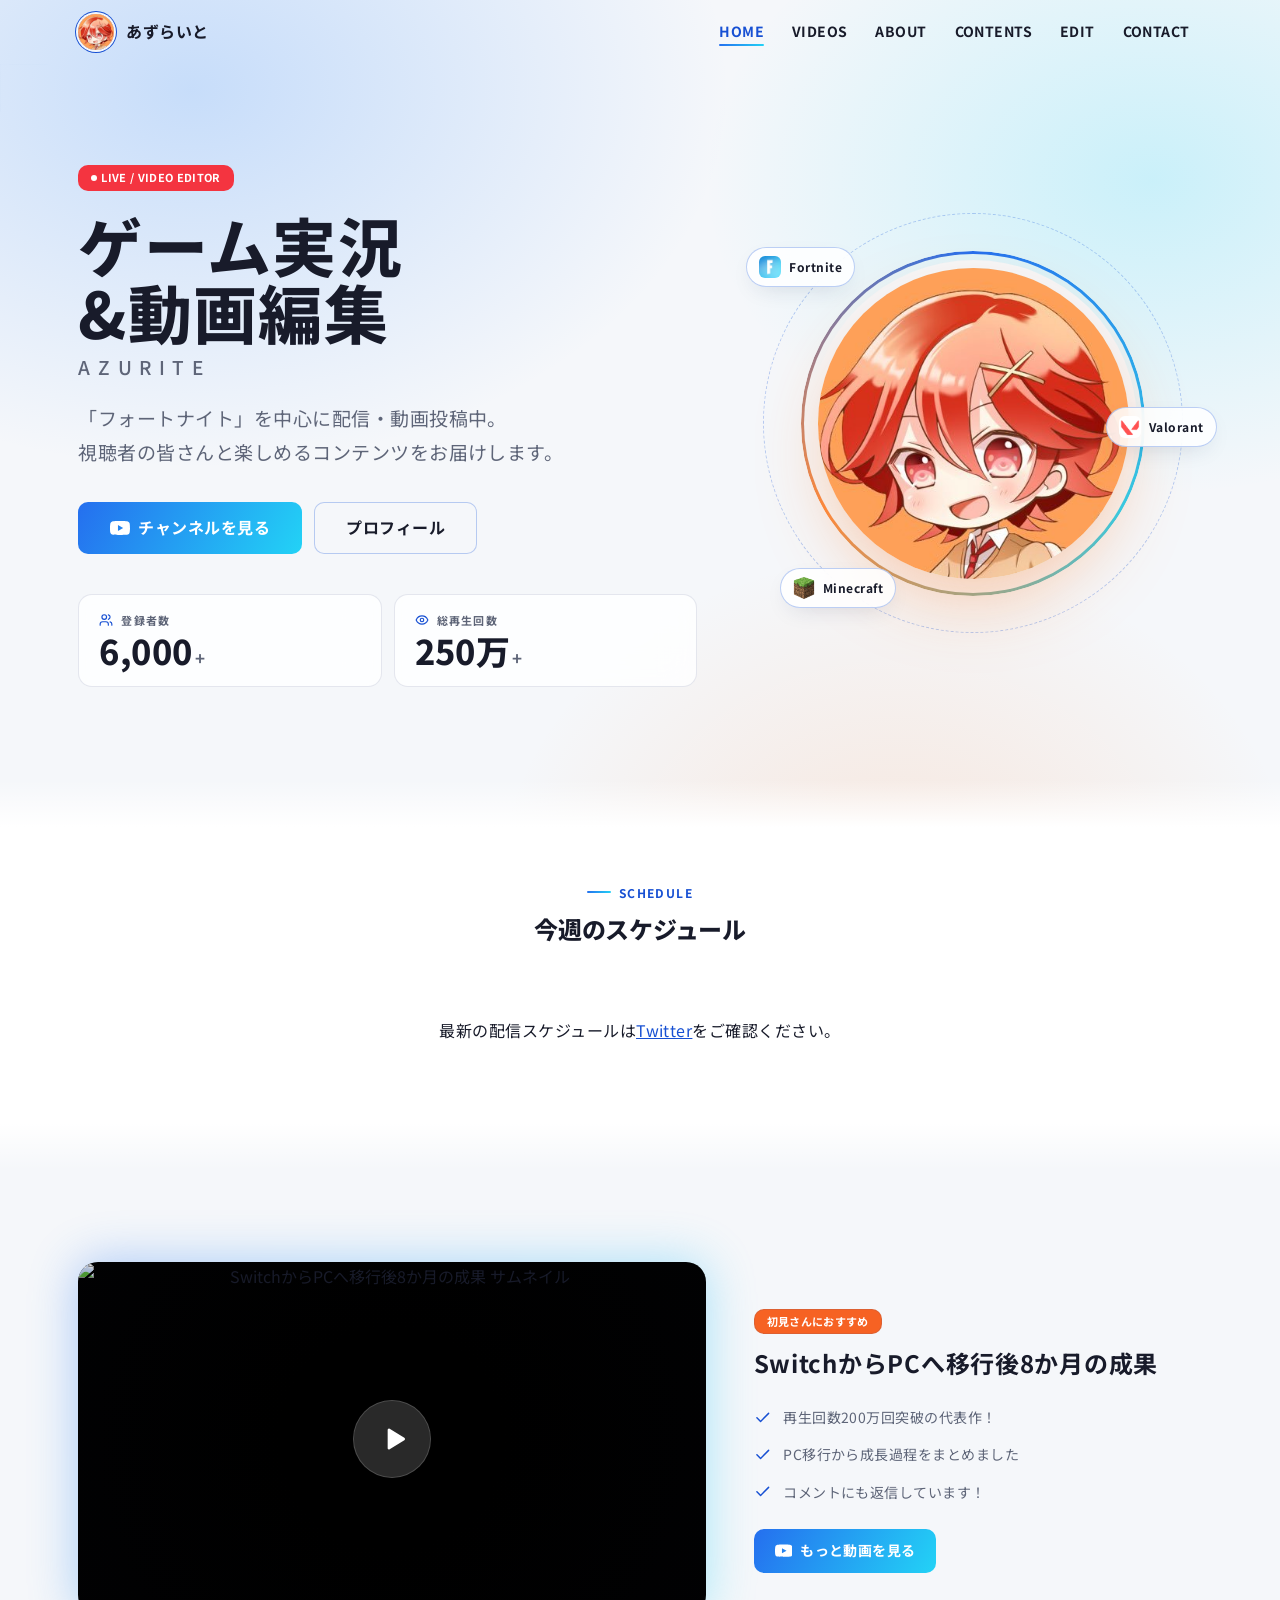
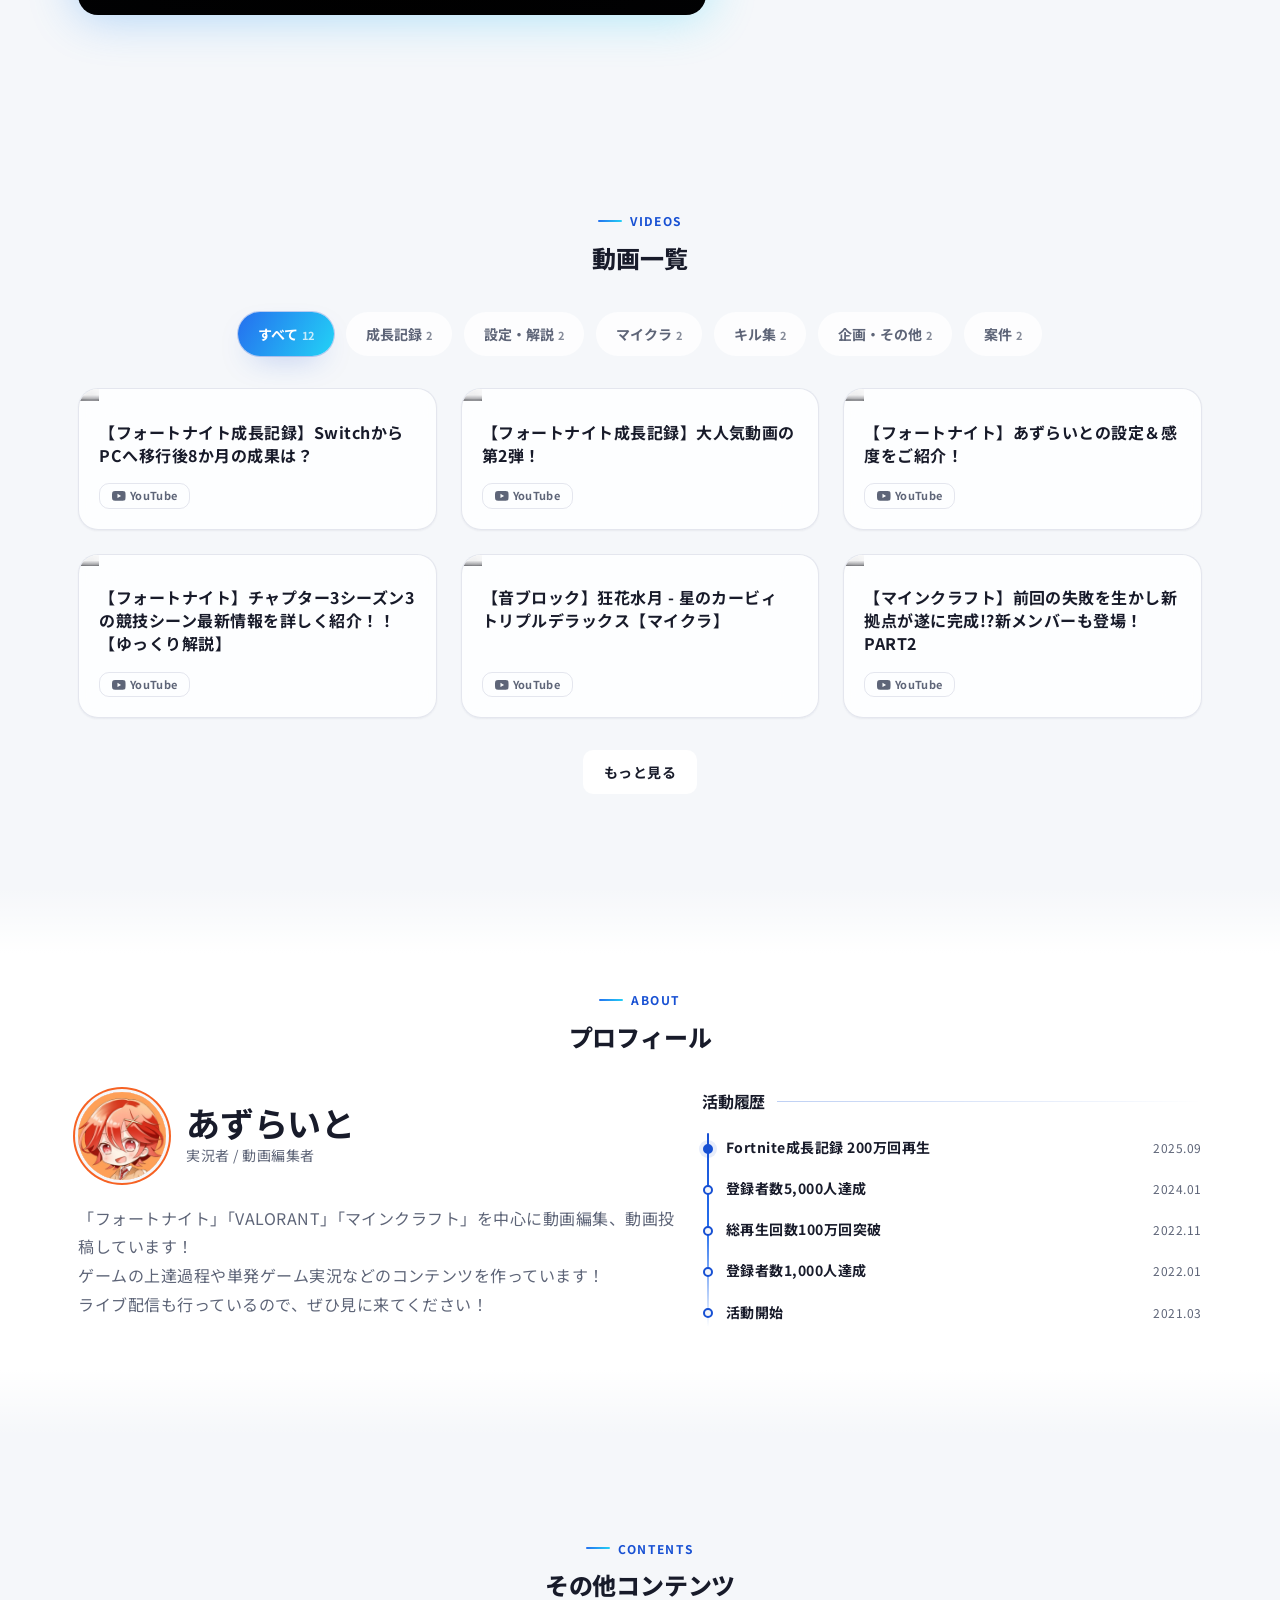
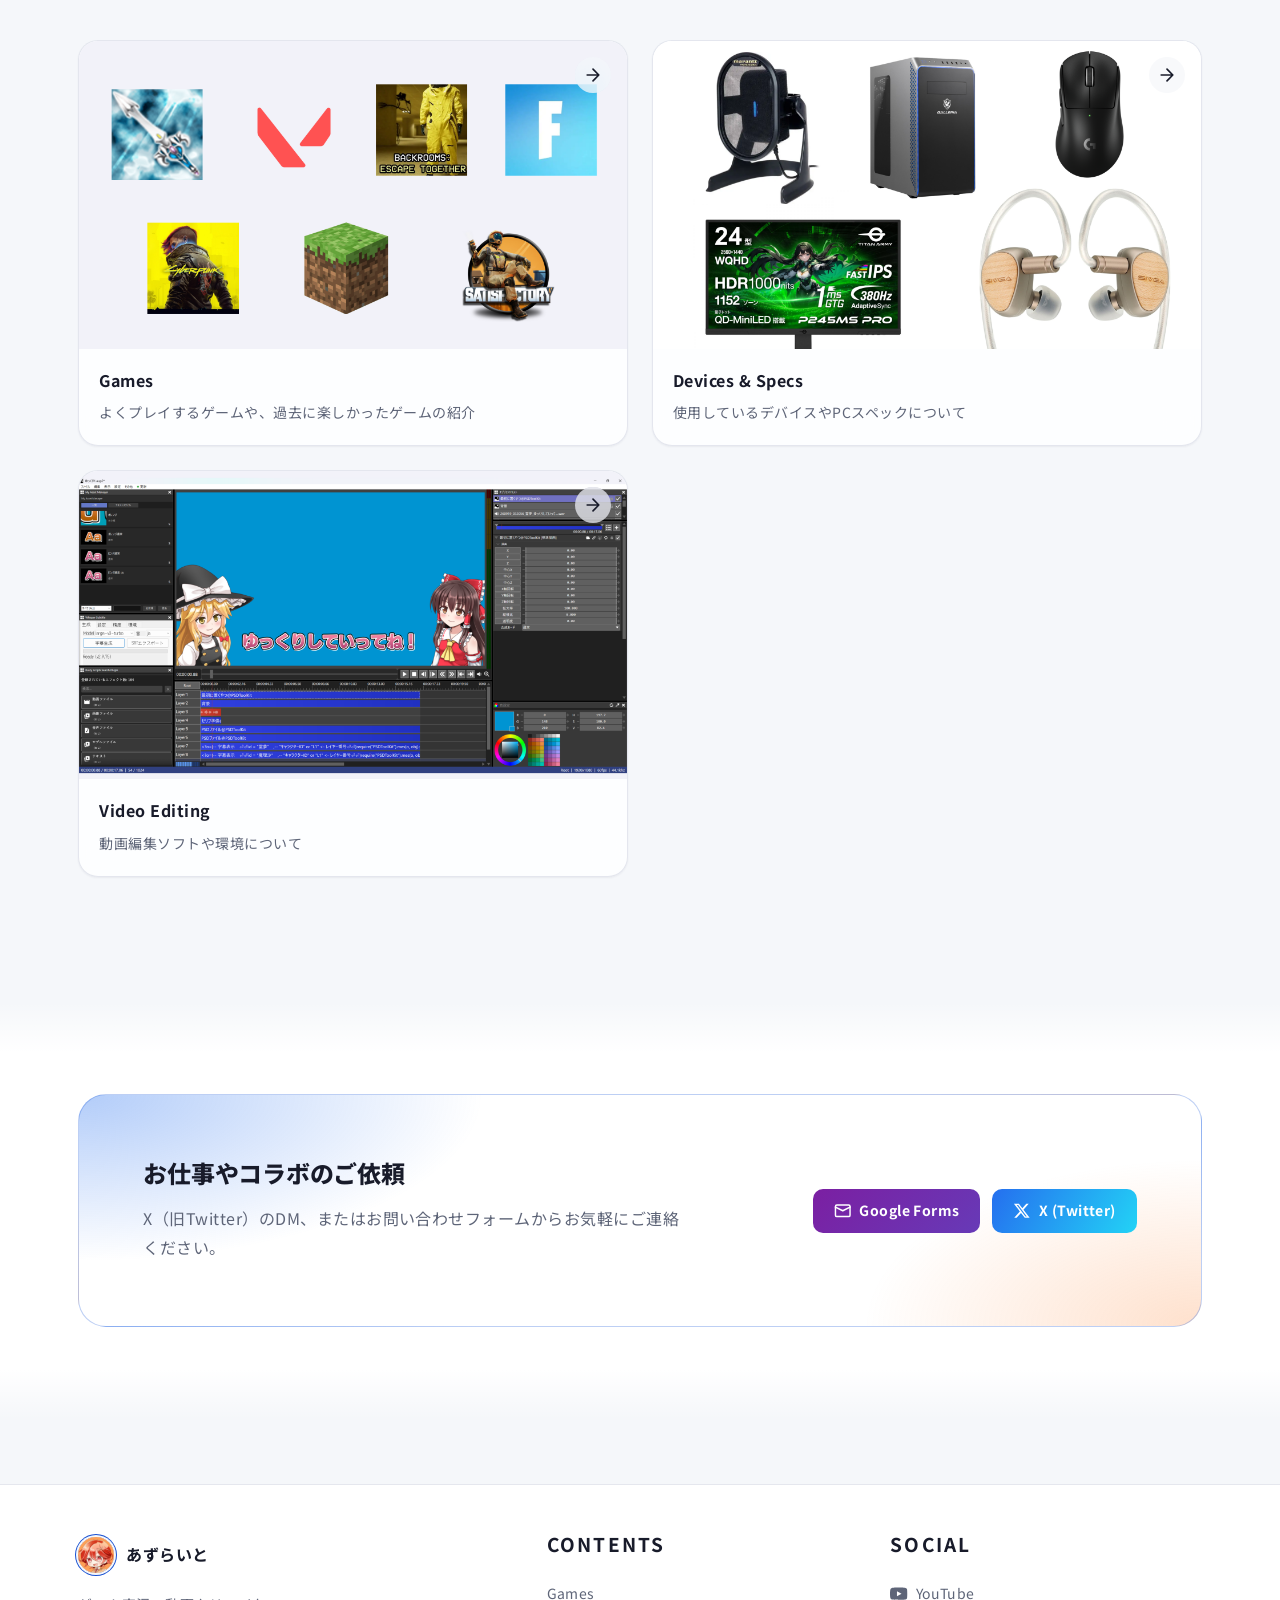
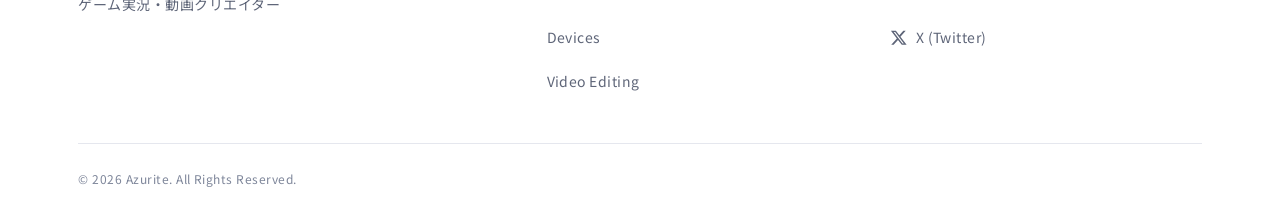
==== index.html @ 712127de "Update layout, modify navigation to use Contents, add Google Forms links and button styling" ====
<!DOCTYPE html>
<html lang="ja">

<head>
  <meta charset="utf-8">
  <meta name="viewport" content="width=device-width,initial-scale=1">
  <meta property="og:type" content="website">
  <meta property="og:title" content="あずらいと / Azurite">
  <meta property="og:description" content="ゲーム実況者「あずらいと」の公式サイト。フォートナイトを中心に動画投稿・配信中！">
  <meta property="og:image" content="img/GCw48R-m_400x400.jpg">
  <meta name="description" content="ゲーム実況者「あずらいと」の公式サイト。フォートナイトを中心に動画投稿・配信中！">
  <title>あずらいと / Azurite - Official Website</title>

  <link rel="preconnect" href="https://fonts.googleapis.com">
  <link rel="preconnect" href="https://fonts.gstatic.com" crossorigin>
  <link
    href="https://fonts.googleapis.com/css2?family=Inter:wght@400;500;700;900&family=Noto+Sans+JP:wght@400;500;700;900&display=swap"
    rel="stylesheet">

  <!-- CSSアーキテクチャ -->
  <link rel="stylesheet" href="css/ress.css">
  <link rel="stylesheet" href="css/tokens.css">
  <link rel="stylesheet" href="css/base.css">
  <link rel="stylesheet" href="css/components.css">
  <link rel="stylesheet" href="css/pages.css">
  <link rel="shortcut icon" href="img/favicon.ico">
</head>

<body>
  <!-- Header -->
  <header class="site-header">
    <div class="container site-header__inner">
      <a href="#" class="site-logo">
        <img src="img/GCw48R-m_400x400.jpg" alt="" class="site-logo__img" width="36" height="36" loading="lazy">
        <span class="site-logo__text">あずらいと</span>
      </a>
      <div class="header-actions">
        <button type="button" class="icon-btn nav-toggle" aria-expanded="false" aria-controls="site-nav"
          aria-label="メニューを開く">
          <svg class="icon icon-menu" aria-hidden="true">
            <use href="#i-menu"></use>
          </svg>
          <svg class="icon icon-close" aria-hidden="true">
            <use href="#i-close"></use>
          </svg>
        </button>
      </div>
      <nav id="site-nav" class="site-nav">
        <ul class="site-nav__list">
          <li><a href="#" class="site-nav__link" aria-current="page">HOME<small>ホーム</small></a></li>
          <li><a href="#videos" class="site-nav__link">VIDEOS<small>動画一覧</small></a></li>
          <li><a href="#about" class="site-nav__link">ABOUT<small>プロフィール</small></a></li>
          <li><a href="#contents" class="site-nav__link">CONTENTS<small>その他コンテンツ</small></a></li>
          <li><a href="videoedit.html" class="site-nav__link">EDIT<small>動画編集</small></a></li>
          <li><a href="#contact" class="site-nav__link">CONTACT<small>お仕事・コラボ</small></a></li>
        </ul>
      </nav>
    </div>
  </header>

  <main>
    <!-- Hero -->
    <section class="hero">
      <div class="container hero__inner">
        <div class="hero__content reveal">
          <div class="hero__status">
            <span class="badge badge--live">LIVE / VIDEO EDITOR</span>
          </div>
          <h1 class="hero__title" style="word-break: keep-all; overflow-wrap: anywhere;">
            ゲーム実況<br>
            &動画編集<span class="hero__title-en">AZURITE</span>
          </h1>
          <p class="hero__tagline">
            「フォートナイト」を中心に配信・動画投稿中。<br>
            視聴者の皆さんと楽しめるコンテンツをお届けします。
          </p>
          <div class="hero__actions">
            <a href="https://www.youtube.com/@AzuriteGG" target="_blank" rel="noopener"
              class="btn btn--primary btn--lg">
              <svg class="icon" aria-hidden="true">
                <use href="#i-youtube"></use>
              </svg>チャンネルを見る
            </a>
            <a href="#about" class="btn btn--ghost btn--lg">プロフィール</a>
          </div>
          <div class="hero__stats stat-list">
            <div class="stat">
              <span class="stat__label"><svg class="icon" aria-hidden="true">
                  <use href="#i-users"></use>
                </svg>登録者数</span>
              <p class="stat__value">6,000<small>+</small></p>
            </div>
            <div class="stat">
              <span class="stat__label"><svg class="icon" aria-hidden="true">
                  <use href="#i-eye"></use>
                </svg>総再生回数</span>
              <p class="stat__value">250万<small>+</small></p>
            </div>
          </div>
        </div>

        <div class="hero__visual reveal">
          <div class="hero__ring"></div>
          <div class="hero__ring hero__ring--inner"></div>
          <img src="img/GCw48R-m_400x400.jpg" alt="あずらいと" class="hero__avatar" fetchpriority="high">

          <div class="hero__float hero__float--1">
            <img src="img/fn.webp" alt=""> Fortnite
          </div>
          <div class="hero__float hero__float--2">
            <img src="img/Valorant-Logo-PNG-Photo.png" alt=""> Valorant
          </div>
          <div class="hero__float hero__float--3">
            <img src="img/minecraft.png" alt=""> Minecraft
          </div>
        </div>
      </div>
    </section>

    <!-- Schedule -->
    <section id="schedule-section" class="section section--alt">
      <div class="container">
        <div class="section-head reveal">
          <span class="eyebrow">Schedule</span>
          <h2 class="section-title" style="font-size: var(--fs-xl);">今週のスケジュール</h2>
          <p class="section-lead" id="schedule-note">今週の配信予定です（変更になる場合があります！）</p>
        </div>
        <ul id="schedule" class="schedule reveal">
          <!-- js/script.js がここを埋めまぁE-->
        </ul>
      </div>
    </section>

    <!-- Pinned Video -->
    <section id="videos" class="section">
      <div class="container">
        <div class="pinned reveal">
          <div class="pinned__player">
            <button class="embed-lite" type="button" data-video-id="mC4cfe-H-co"
              data-video-title="【フォートナイト成長記録】SwitchからPCへ移行後8か月の成果は？" aria-label="動画を再生：SwitchからPCへ移行後8か月の成果">
              <img src="https://i.ytimg.com/vi/mC4cfe-H-co/maxresdefault.jpg" alt="SwitchからPCへ移行後8か月の成果 サムネイル"
                loading="lazy">
              <span class="play-icon">
                <svg class="icon" aria-hidden="true">
                  <use href="#i-play"></use>
                </svg>
              </span>
            </button>
          </div>
          <div class="pinned__content">
            <span class="badge badge--accent">初見さんにおすすめ</span>
            <h3 class="pinned__title">SwitchからPCへ移行後8か月の成果</h3>
            <ul class="pinned__points">
              <li>
                <svg class="icon" aria-hidden="true">
                  <use href="#i-check"></use>
                </svg>
                再生回数200万回突破の代表作！
              </li>
              <li>
                <svg class="icon" aria-hidden="true">
                  <use href="#i-check"></use>
                </svg>
                PC移行から成長過程をまとめました
              </li>
              <li>
                <svg class="icon" aria-hidden="true">
                  <use href="#i-check"></use>
                </svg>
                コメントにも返信しています！
              </li>
            </ul>
            <a href="https://www.youtube.com/@AzuriteGG/videos" target="_blank" rel="noopener noreferrer"
              class="btn btn--primary">
              <svg class="icon" aria-hidden="true">
                <use href="#i-youtube"></use>
              </svg>
              もっと動画を見る
            </a>
          </div>
        </div>
      </div>
    </section>

    <!-- Popular Videos Tabs -->
    <section class="section">
      <div class="container">
        <div class="section-head reveal">
          <span class="eyebrow">Videos</span>
          <h2 class="section-title" style="font-size: var(--fs-xl);">動画一覧</h2>
        </div>
        <div id="video-tabs" class="reveal">
          <!-- js/script.js がタブを生成しました-->
        </div>
      </div>
    </section>

    <!-- About -->
    <section id="about" class="section section--alt">
      <div class="container container--narrow">
        <div class="section-head reveal">
          <span class="eyebrow">About</span>
          <h2 class="section-title" style="font-size: var(--fs-xl);">プロフィール</h2>
        </div>
        <div class="profile reveal">
          <div class="profile__info">
            <div class="profile__intro">
              <img src="img/GCw48R-m_400x400.jpg" alt="" class="profile__avatar" loading="lazy">
              <div>
                <h3 class="profile__name">あずらいと</h3>
                <p class="profile__role">実況者 / 動画編集者</p>
              </div>
            </div>
            <p class="profile__bio">
              「フォートナイト」「VALORANT」「マインクラフト」を中心に動画編集、動画投稿しています！<br>
              ゲームの上達過程や単発ゲーム実況などのコンテンツを作っています！<br>
              ライブ配信も行っているので、ぜひ見に来てください！</p>
          </div>
          <div class="profile__history">
            <h4 class="group__title" style="font-size: var(--fs-md); margin-bottom: var(--space-4);">活動履歴</h4>
            <ul class="timeline">
              <li class="timeline__item"><span class="timeline__text">Fortnite成長記録 200万回再生</span><span
                  class="timeline__date">2025.09</span></li>
              <li class="timeline__item"><span class="timeline__text">登録者数5,000人達成</span><span
                  class="timeline__date">2024.01</span></li>
              <li class="timeline__item"><span class="timeline__text">総再生回数100万回突破</span><span
                  class="timeline__date">2022.11</span></li>
              <li class="timeline__item"><span class="timeline__text">登録者数1,000人達成</span><span
                  class="timeline__date">2022.01</span></li>
              <li class="timeline__item"><span class="timeline__text">活動開始</span><span
                  class="timeline__date">2021.03</span></li>
            </ul>
          </div>
        </div>
      </div>
    </section>

    <!-- Contents Links -->
    <section id="contents" class="section">
      <div class="container">
        <div class="section-head reveal">
          <span class="eyebrow">Contents</span>
          <h2 class="section-title" style="font-size: var(--fs-xl);">その他コンテンツ</h2>
        </div>
        <div class="grid grid--2 contents-grid reveal">
          <a href="games.html" class="card card--link">
            <div class="card__media">
              <img src="img\タイトルなし.png" alt="プレイ中のゲーム" loading="lazy">
            </div>
            <div class="card__body">
              <h3 class="card__title">Games</h3>
              <p class="card__text">よくプレイするゲームや、過去に楽しかったゲームの紹介</p>
              <span class="card__arrow"><svg class="icon" aria-hidden="true">
                  <use href="#i-arrow-right"></use>
                </svg></span>
            </div>
          </a>
          <a href="devices.html" class="card card--link">
            <div class="card__media">
              <img src="img/デバイス.png" alt="使用デバイス" loading="lazy">
            </div>
            <div class="card__body">
              <h3 class="card__title">Devices & Specs</h3>
              <p class="card__text">使用しているデバイスやPCスペックについて</p>
              <span class="card__arrow"><svg class="icon" aria-hidden="true">
                  <use href="#i-arrow-right"></use>
                </svg></span>
            </div>
          </a>
          <a href="videoedit.html" class="card card--link">
            <div class="card__media">
              <img src="img/スクリーンショット 2026-09-21 040148.png" alt="動画編集" loading="lazy">
            </div>
            <div class="card__body">
              <h3 class="card__title">Video Editing</h3>
              <p class="card__text">動画編集ソフトや環境について</p>
              <span class="card__arrow"><svg class="icon" aria-hidden="true">
                  <use href="#i-arrow-right"></use>
                </svg></span>
            </div>
          </a>
        </div>
        <div class="center-actions reveal" style="margin-top: var(--space-8);">
          <button type="button" class="btn btn--ghost" id="btn-more-contents">もっと見る</button>
        </div>
      </div>
    </section>

    <!-- Contact CTA -->
    <section id="contact" class="section section--alt">
      <div class="container container--narrow">
        <div class="cta-panel reveal">
          <div>
            <h2 class="section-title" style="font-size: var(--fs-xl);">お仕事やコラボのご依頼</h2>
            <p class="section-lead">X（旧Twitter）のDM、またはお問い合わせフォームからお気軽にご連絡ください。</p>
          </div>
          <div class="cta-panel__actions">
            <a href="https://docs.google.com/forms/d/e/1FAIpQLScOU0shVfDHxasaDjSHUYt-aoALHnHyKoZicqXyLUZ4l_MkOg/viewform?usp=publish-editor"
              target="_blank" rel="noopener" class="btn btn--forms">
              <svg class="icon" aria-hidden="true">
                <use href="#i-mail"></use>
                <!-- icon is optional, fallback to just text if not found, or maybe just text -->
              </svg>Google Forms
            </a>
            <a href="https://x.com/Azuriteeeee" target="_blank" rel="noopener" class="btn btn--primary">
              <svg class="icon" aria-hidden="true">
                <use href="#i-x"></use>
              </svg>X (Twitter)
            </a>
          </div>
        </div>
      </div>
    </section>

  </main>

  <footer class="site-footer">
    <div class="container">
      <div class="site-footer__grid">
        <div>
          <a href="index.html" class="site-logo">
            <img src="img/GCw48R-m_400x400.jpg" alt="" class="site-logo__img" width="32" height="32" loading="lazy">
            <span class="site-logo__text">あずらいと</span>
          </a>
          <p class="site-footer__desc">ゲーム実況・動画クリエイター</p>
        </div>
        <div>
          <h3 class="site-footer__heading">Contents</h3>
          <ul class="site-footer__links">
            <li><a href="games.html">Games</a></li>
            <li><a href="devices.html">Devices</a></li>
            <li><a href="videoedit.html">Video Editing</a></li>
          </ul>
        </div>
        <div>
          <h3 class="site-footer__heading">Social</h3>
          <ul class="site-footer__links">
            <li><a href="https://www.youtube.com/@AzuriteGG" target="_blank" rel="noopener"><svg class="icon"
                  aria-hidden="true">
                  <use href="#i-youtube"></use>
                </svg>YouTube</a></li>
            <li><a href="https://x.com/Azuriteeeee" target="_blank" rel="noopener"><svg class="icon" aria-hidden="true">
                  <use href="#i-x"></use>
                </svg>X (Twitter)</a></li>
          </ul>
        </div>
      </div>
      <div class="site-footer__bottom">
        <p>&copy; <span data-year></span> Azurite. All Rights Reserved.</p>
      </div>
    </div>
  </footer>

  <button type="button" class="back-to-top" aria-label="ページトップへ戻る">
    <svg class=" icon" aria-hidden="true">
      <use href="#i-arrow-up"></use>
    </svg>
  </button>

  <!-- Site Data (動画一覧や配信スケジュールのデータ) -->
  <script src="js/site-data.js"></script>
  <!-- Main Script -->
  <script src="js/script.js"></script>
</body>

</html>
---- css/ress.css ----
/*!
 * ress.css • v3.0.1
 * MIT License
 * github.com/filipelinhares/ress
 */

/* # =================================================================
   # Global selectors
   # ================================================================= */

html {
  box-sizing: border-box;
  word-break: normal;
  -moz-tab-size: 4;
  tab-size: 4;

  -webkit-text-size-adjust: 100%; /* Prevent adjustments of font size after orientation changes in iOS */
}

*,
::before,
::after {
  box-sizing: inherit;
  background-repeat: no-repeat; /* Set `background-repeat: no-repeat` to all elements and pseudo elements */
}

::before,
::after {
  vertical-align: inherit;
  text-decoration: inherit; /* Inherit text-decoration and vertical align to ::before and ::after pseudo elements */
}

* {
  margin: 0;
  padding: 0; /* Reset `padding` and `margin` of all elements */
}

/* # =================================================================
   # General elements
   # ================================================================= */

hr {
  overflow: visible; /* Show the overflow in Edge and IE */
  height: 0; /* Add the correct box sizing in Firefox */
}

details,
main {
  display: block; /* Render the `main` element consistently in IE. */
}

summary {
  display: list-item; /* Add the correct display in all browsers */
}

small {
  font-size: 80%; /* Set font-size to 80% in `small` elements */
}

[hidden] {
  display: none; /* Add the correct display in IE */
}

abbr[title] {
  /* Add the correct text decoration in Chrome, Edge, IE, Opera, and Safari */
  text-decoration: underline;
  text-decoration: underline dotted;
  border-bottom: none; /* Remove the bottom border in Chrome 57 */
}

a {
  background-color: transparent; /* Remove the gray background on active links in IE 10 */
}

a:active,
a:hover {
  outline-width: 0; /* Remove the outline when hovering in all browsers */
}

code,
kbd,
pre,
samp {
  font-family: monospace, monospace; /* Specify the font family of code elements */
}

pre {
  font-size: 1em; /* Correct the odd `em` font sizing in all browsers */
}

b,
strong {
  font-weight: bolder; /* Add the correct font weight in Chrome, Edge, and Safari */
}

/* https://gist.github.com/unruthless/413930 */
sub,
sup {
  position: relative;
  font-size: 75%;
  line-height: 0;
  vertical-align: baseline;
}

sub {
  bottom: -.25em;
}

sup {
  top: -.5em;
}

/* # =================================================================
   # Forms
   # ================================================================= */

input {
  border-radius: 0;
}

/* Replace pointer cursor in disabled elements */
[disabled] {
  cursor: default;
}

[type="number"]::-webkit-container-spin-button,
[type="number"]::-webkit-outer-spin-button {
  height: auto; /* Correct the cursor style of increment and decrement buttons in Chrome */
}

[type="search"] {
  outline-offset: -2px; /* Correct the outline style in Safari */

  -webkit-appearance: textfield; /* Correct the odd appearance in Chrome and Safari */
}

[type="search"]::-webkit-search-decoration {
  -webkit-appearance: none; /* Remove the container padding in Chrome and Safari on macOS */
}

textarea {
  overflow: auto; /* Internet Explorer 11+ */
  resize: vertical; /* Specify textarea resizability */
}

button,
input,
optgroup,
select,
textarea {
  font: inherit; /* Specify font inheritance of form elements */
}

optgroup {
  font-weight: bold; /* Restore the font weight unset by the previous rule */
}

button {
  overflow: visible; /* Address `overflow` set to `hidden` in IE 8/9/10/11 */
}

button,
select {
  text-transform: none; /* Firefox 40+, Internet Explorer 11- */
}

/* Apply cursor pointer to button elements */
button,
[type="button"],
[type="reset"],
[type="submit"],
[role="button"] {
  cursor: pointer;
  color: inherit;
}

/* Remove container padding and border in Firefox 4+ */
button::-moz-focus-container,
[type="button"]::-moz-focus-container,
[type="reset"]::-moz-focus-container,
[type="submit"]::-moz-focus-container {
  padding: 0;
  border-style: none;
}

/* Replace focus style removed in the border reset above */
button:-moz-focusring,
[type="button"]::-moz-focus-container,
[type="reset"]::-moz-focus-container,
[type="submit"]::-moz-focus-container {
  outline: 1px dotted ButtonText;
}

button,
html [type="button"],
/* Prevent a WebKit bug where (2) destroys native `audio` and `video`controls in Android 4 */
[type="reset"],
[type="submit"] {
  -webkit-appearance: button; /* Correct the inability to style clickable types in iOS */
}

/* Remove the default button styling in all browsers */
button,
input,
select,
textarea {
  border-style: none;
  background-color: transparent;
}

/* Style select like a standard input */
select {
  -webkit-appearance: none; /* Chrome 41+ */
  -moz-appearance: none; /* Firefox 36+ */
}

select::-ms-expand {
  display: none; /* Internet Explorer 11+ */
}

select::-ms-value {
  color: currentColor; /* Internet Explorer 11+ */
}

legend {
  display: table; /* Correct the text wrapping in Edge and IE */
  max-width: 100%; /* Correct the text wrapping in Edge and IE */
  max-width: 100%; /* Correct the text wrapping in Edge 18- and IE */
  white-space: normal; /* Correct the text wrapping in Edge and IE */
  color: inherit; /* Correct the color inheritance from `fieldset` elements in IE */
  border: 0; /* Correct `color` not being inherited in IE 8/9/10/11 */
}

::-webkit-file-upload-button {
  font: inherit; /* Change font properties to `inherit` in Chrome and Safari */
  color: inherit;
  /* Correct the inability to style clickable types in iOS and Safari */

  -webkit-appearance: button;
}

/* # =================================================================
   # Specify media element style
   # ================================================================= */

img {
  border-style: none; /* Remove border when inside `a` element in IE 8/9/10 */
}

/* Add the correct vertical alignment in Chrome, Firefox, and Opera */
progress {
  vertical-align: baseline;
}

/* # =================================================================
   # Accessibility
   # ================================================================= */

/* Hide content from screens but not screenreaders */
@media screen {
  [hidden~="screen"] {
    display: inherit;
  }
  [hidden~="screen"]:not(:active):not(:focus):not(:target) {
    position: absolute !important;
    clip: rect(0 0 0 0) !important;
  }
}

/* Specify the progress cursor of updating elements */
[aria-busy="true"] {
  cursor: progress;
}

/* Specify the pointer cursor of trigger elements */
[aria-controls] {
  cursor: pointer;
}

/* Specify the unstyled cursor of disabled, not-editable, or otherwise inoperable elements */
[aria-disabled] {
  cursor: default;
}
---- css/tokens.css ----
/* ==========================================================================
   Design Tokens — あずらいと / Azurite
   --------------------------------------------------------------------------
   サイト全体の「見た目の値」はすべてここで一元管理します。
   コンポーネント側では生の値（#fff / 16px など）を書かず、必ず var(--*) を参照してください。

   Breakpoints（CSS変数はメディアクエリに使えないため、規約として固定）
     Mobile  :  ~ 640px   … ベース（モバイルファースト）
     Tablet  :  641px ~ 1024px  → @media (min-width: 641px)
     Desktop :  1025px ~        → @media (min-width: 1025px)
   ========================================================================== */

:root {
  /* ---------- Color: Primitive palette ---------- */
  /* Azurite（藍銅鉱）をモチーフにしたブルー系 */
  --azure-50:  hsl(210 100% 97%);
  --azure-100: hsl(211 96% 92%);
  --azure-200: hsl(212 94% 83%);
  --azure-300: hsl(213 92% 72%);
  --azure-400: hsl(214 90% 62%);
  --azure-500: hsl(218 86% 54%);
  --azure-600: hsl(222 80% 46%);
  --azure-700: hsl(225 74% 38%);
  --azure-800: hsl(228 68% 26%);
  --azure-900: hsl(230 60% 16%);

  /* アクセント：アイコンのオレンジ（補色で CTA を引き立てる） */
  --ember-300: hsl(28 100% 70%);
  --ember-400: hsl(24 98% 62%);
  --ember-500: hsl(18 92% 55%);

  /* ハイライト：シアン（グラデーション・フォーカスリング） */
  --cyan-300: hsl(188 95% 68%);
  --cyan-400: hsl(190 92% 55%);

  /* ニュートラル（青みを帯びたグレー） */
  --ink-0:   hsl(220 30% 100%);
  --ink-50:  hsl(220 33% 97%);
  --ink-100: hsl(220 25% 93%);
  --ink-200: hsl(222 20% 84%);
  --ink-300: hsl(223 16% 70%);
  --ink-400: hsl(224 12% 55%);
  --ink-500: hsl(225 12% 42%);
  --ink-600: hsl(226 16% 30%);
  --ink-700: hsl(228 22% 20%);
  --ink-800: hsl(230 28% 13%);
  --ink-850: hsl(231 32% 10%);
  --ink-900: hsl(232 36% 7%);

  /* ブランド固有色 */
  --brand-youtube: hsl(0 100% 50%);
  --brand-x:       hsl(0 0% 100%);
  --brand-twitch:  hsl(264 100% 64%);
  --brand-tiktok:  hsl(176 100% 44%);
  --brand-insta:   hsl(330 80% 58%);
  --brand-booth:   hsl(352 90% 60%);

  /* ---------- Color: Semantic (Light theme = default) ---------- */
  --color-bg:            var(--ink-50);
  --color-bg-elevated:   var(--ink-0);
  --color-surface:       hsl(0 0% 100% / 0.82);
  --color-surface-solid: var(--ink-0);
  --color-surface-hover: hsl(0 0% 100% / 1);
  --color-border:        hsl(224 30% 40% / 0.14);
  --color-border-strong: hsl(220 70% 50% / 0.3);

  --color-text:          var(--ink-800);
  --color-text-muted:    var(--ink-500);
  --color-text-subtle:   var(--ink-400);
  --color-text-inverse:  var(--ink-0);

  --color-primary:       var(--azure-600);
  --color-primary-hover: var(--azure-700);
  --color-primary-soft:  hsl(222 80% 46% / 0.1);
  --color-on-primary:    var(--ink-0);
  --color-accent:        var(--ember-500);
  --color-accent-hover:  var(--ember-400);
  --color-accent-soft:   hsl(18 92% 55% / 0.12);
  --color-highlight:     var(--azure-500);

  --color-success: hsl(152 64% 50%);
  --color-danger:  hsl(356 85% 62%);
  --color-live:    hsl(356 90% 58%);

  --gradient-brand:  linear-gradient(120deg, var(--azure-500) 0%, var(--cyan-400) 100%);
  --gradient-accent: linear-gradient(120deg, var(--ember-500) 0%, var(--ember-300) 100%);
  --gradient-text: linear-gradient(100deg, var(--ink-800) 10%, var(--azure-600) 60%, var(--azure-400) 100%);
  --gradient-hero:
    radial-gradient(60% 60% at 15% 10%, hsl(214 95% 65% / 0.28) 0%, transparent 70%),
    radial-gradient(50% 50% at 90% 20%, hsl(190 95% 55% / 0.2) 0%, transparent 70%),
    radial-gradient(45% 55% at 70% 100%, hsl(24 98% 62% / 0.16) 0%, transparent 70%);
  --grid-line: hsl(222 60% 40% / 0.06);

  /* ---------- Typography ---------- */
  --font-sans: "Noto Sans JP", "Hiragino Kaku Gothic ProN", "Hiragino Sans", Meiryo, system-ui, sans-serif;
  --font-display: "Outfit", "Noto Sans JP", system-ui, sans-serif;
  --font-mono: ui-monospace, "SFMono-Regular", Consolas, monospace;

  /* 流体タイポグラフィ（375px → 1280px の間でなめらかに変化） */
  --fs-2xs: 0.6875rem;                                   /* 11px */
  --fs-xs:  0.75rem;                                     /* 12px */
  --fs-sm:  0.875rem;                                    /* 14px */
  --fs-md:  1rem;                                        /* 16px */
  --fs-lg:  clamp(1.0625rem, 1rem + 0.3vw, 1.1875rem);   /* 17-19px */
  --fs-xl:  clamp(1.1875rem, 1.05rem + 0.6vw, 1.5rem);   /* 19-24px */
  --fs-2xl: clamp(1.5rem, 1.2rem + 1.2vw, 2.125rem);     /* 24-34px */
  --fs-3xl: clamp(1.875rem, 1.3rem + 2.4vw, 3rem);       /* 30-48px */
  --fs-4xl: clamp(2rem, 8.5vw, 4rem);            /* 32-64px */

  --fw-regular: 400;
  --fw-medium: 500;
  --fw-bold: 700;
  --fw-black: 800;

  --lh-tight: 1.2;
  --lh-snug: 1.45;
  --lh-base: 1.8;

  --ls-tight: -0.01em;
  --ls-base: 0.03em;
  --ls-wide: 0.12em;

  /* ---------- Spacing scale（4px ベース） ---------- */
  --space-1:  0.25rem;  /*  4px */
  --space-2:  0.5rem;   /*  8px */
  --space-3:  0.75rem;  /* 12px */
  --space-4:  1rem;     /* 16px */
  --space-5:  1.25rem;  /* 20px */
  --space-6:  1.5rem;   /* 24px */
  --space-8:  2rem;     /* 32px */
  --space-10: 2.5rem;   /* 40px */
  --space-12: 3rem;     /* 48px */
  --space-16: 4rem;     /* 64px */
  --space-20: 5rem;     /* 80px */
  --space-24: 6rem;     /* 96px */

  --section-space: clamp(var(--space-16), 6vw + 1rem, var(--space-24));
  --gutter: clamp(var(--space-4), 3vw, var(--space-10));

  /* ---------- Layout ---------- */
  --container-max: 1200px;
  --container-narrow: 1200px;
  --header-h: 64px;
  --tap-min: 44px;           /* タップ領域の最小サイズ（WCAG 2.5.5） */

  /* ---------- Radius ---------- */
  --radius-xs: 6px;
  --radius-sm: 10px;
  --radius-md: 14px;
  --radius-lg: 20px;
  --radius-xl: 28px;
  --radius-pill: 999px;

  /* ---------- Shadow / Glow ---------- */
  --shadow-sm: 0 1px 2px hsl(225 40% 20% / 0.06);
  --shadow-md: 0 8px 24px -10px hsl(225 40% 20% / 0.18);
  --shadow-lg: 0 24px 48px -18px hsl(225 40% 20% / 0.25);
  --shadow-glow: 0 0 0 1px hsl(222 80% 46% / 0.25), 0 12px 32px -14px hsl(222 80% 46% / 0.4);
  --shadow-glow-accent: 0 12px 32px -10px hsl(24 98% 55% / 0.6);
  --focus-ring: 0 0 0 3px var(--color-bg), 0 0 0 5px var(--color-highlight);

  /* ---------- Effects ---------- */
  --blur-glass: saturate(160%) blur(16px);

  /* ---------- Motion ---------- */
  --ease-out: cubic-bezier(0.22, 1, 0.36, 1);
  --ease-in-out: cubic-bezier(0.65, 0, 0.35, 1);
  --dur-fast: 150ms;
  --dur-base: 250ms;
  --dur-slow: 500ms;

  /* ---------- Z-index ---------- */
  --z-base: 1;
  --z-sticky: 50;
  --z-header: 100;
  --z-drawer: 200;
  --z-modal: 300;
  --z-toast: 400;

  color-scheme: light;
}



@media (prefers-reduced-motion: reduce) {
  :root {
    --dur-fast: 0ms;
    --dur-base: 0ms;
    --dur-slow: 0ms;
  }
}
---- css/base.css ----
/* ==========================================================================
   Base & Layout — 要素の初期スタイル / レイアウトプリミティブ / ヘッダー・フッター
   依存: tokens.css（必ず先に読み込む）
   ========================================================================== */

/* ---------- Base ---------- */
*,
*::before,
*::after {
  box-sizing: border-box;
}

html {
  -webkit-text-size-adjust: 100%;
  text-size-adjust: 100%;
  scroll-behavior: smooth;
  scroll-padding-top: calc(var(--header-h) + var(--space-4));
  /* 横スクロールの発生源を根本で遮断。html の overflow はビューポートに伝播するため sticky を壊さない */
  overflow-x: hidden;
}

body {
  min-height: 100vh;
  min-height: 100dvh;
  padding-top: var(--header-h);
  /* hidden だと body がスクロールコンテナ化し sticky ヘッダーが効かなくなるため clip を使用 */
  overflow-x: clip;
  font-family: var(--font-sans);
  font-size: var(--fs-md);
  line-height: var(--lh-base);
  letter-spacing: var(--ls-base);
  color: var(--color-text);
  background-color: var(--color-bg);
  background-image: var(--gradient-hero);
  background-attachment: fixed;
  background-repeat: no-repeat;
  -webkit-font-smoothing: antialiased;
  -moz-osx-font-smoothing: grayscale;
  text-rendering: optimizeLegibility;
  transition: background-color var(--dur-base) var(--ease-out), color var(--dur-base) var(--ease-out);
}

body.is-locked {
  overflow: hidden;
}

img,
svg,
video,
iframe {
  display: block;
  max-width: 100%;
}

img {
  height: auto;
  pointer-events: none;
  -webkit-touch-callout: none;
  user-select: none;
  -webkit-user-drag: none;
}

a {
  color: var(--color-primary);
  text-decoration: none;
  transition: color var(--dur-fast) var(--ease-out), opacity var(--dur-fast) var(--ease-out);
}

a:hover {
  color: var(--color-primary-hover);
}

:where(a, button, input, select, textarea, summary, [tabindex]):focus-visible {
  outline: none;
  box-shadow: var(--focus-ring);
  border-radius: var(--radius-xs);
}

h1, h2, h3, h4 {
  font-family: var(--font-display);
  font-weight: var(--fw-bold);
  line-height: var(--lh-tight);
  letter-spacing: var(--ls-tight);
  /* 長い英単語や URL で横幅が押し広げられないように */
  overflow-wrap: anywhere;
}

p,
li,
dd,
td {
  overflow-wrap: anywhere;
}

strong {
  font-weight: var(--fw-bold);
}

::selection {
  background: var(--color-primary);
  color: var(--color-on-primary);
}

.icon {
  width: 1.25em;
  height: 1.25em;
  flex-shrink: 0;
  fill: currentColor;
}

.icon--stroke {
  fill: none;
  stroke: currentColor;
  stroke-width: 2;
  stroke-linecap: round;
  stroke-linejoin: round;
}

/* ---------- Utilities ---------- */
.visually-hidden {
  position: absolute !important;
  width: 1px;
  height: 1px;
  padding: 0;
  margin: -1px;
  overflow: hidden;
  clip: rect(0 0 0 0);
  white-space: nowrap;
  border: 0;
}

.skip-link {
  position: absolute;
  top: var(--space-2);
  left: var(--space-2);
  z-index: var(--z-toast);
  padding: var(--space-2) var(--space-4);
  border-radius: var(--radius-sm);
  background: var(--color-primary);
  color: var(--color-on-primary);
  transform: translateY(-200%);
  transition: transform var(--dur-fast) var(--ease-out);
}

.skip-link:focus {
  transform: translateY(0);
  color: var(--color-on-primary);
}

.text-gradient {
  background: var(--gradient-text);
  -webkit-background-clip: text;
  background-clip: text;
  color: transparent;
}

.text-muted { color: var(--color-text-muted); }
.text-center { text-align: center; }
.nowrap { white-space: nowrap; }

.stack > * + * { margin-top: var(--stack-space, var(--space-4)); }

.cluster {
  display: flex;
  flex-wrap: wrap;
  align-items: center;
  gap: var(--cluster-gap, var(--space-3));
}

.cluster--center { justify-content: center; }

/* ---------- Layout primitives ---------- */
.container {
  width: 100%;
  max-width: var(--container-max);
  margin-inline: auto;
  padding-inline: var(--gutter);
}

.container--narrow {
  max-width: var(--container-narrow);
}

.section {
  position: relative;
  padding-block: var(--section-space);
}

.section--alt {
  background: linear-gradient(180deg, transparent, var(--color-bg-elevated) 12%, var(--color-bg-elevated) 88%, transparent);
}

.section-head {
  max-width: 680px;
  margin: 0 auto var(--space-10);
  text-align: center;
}

.section-head--left {
  margin-inline: 0;
  text-align: left;
}

.eyebrow {
  display: inline-flex;
  align-items: center;
  gap: var(--space-2);
  margin-bottom: var(--space-3);
  font-family: var(--font-display);
  font-size: var(--fs-xs);
  font-weight: var(--fw-bold);
  letter-spacing: var(--ls-wide);
  text-transform: uppercase;
  color: var(--color-primary);
}

.eyebrow::before {
  content: "";
  width: 24px;
  height: 2px;
  border-radius: var(--radius-pill);
  background: var(--gradient-brand);
}

.section-title {
  font-size: var(--fs-3xl);
  font-weight: var(--fw-black);
}

.section-lead {
  margin-top: var(--space-4);
  font-size: var(--fs-md);
  color: var(--color-text-muted);
}

/* 汎用レスポンシブグリッド：子要素は最小幅を下回ると自動で折り返す */
.grid {
  display: grid;
  gap: var(--grid-gap, var(--space-6));
  grid-template-columns: repeat(auto-fill, minmax(min(100%, var(--grid-min, 280px)), 1fr));
}

.grid--2 { --grid-min: 360px; }
.grid--3 { --grid-min: 280px; }
.grid--4 { --grid-min: 220px; }

/* ---------- Header ---------- */
.site-header {
  position: fixed;
  top: 0;
  left: 0;
  width: 100%;
  z-index: var(--z-header);
  height: var(--header-h);
  border-bottom: 1px solid transparent;
  transition: background-color var(--dur-base) var(--ease-out), border-color var(--dur-base) var(--ease-out), backdrop-filter var(--dur-base);
}

.site-header.is-scrolled,
.site-header.is-solid {
  background-color: color-mix(in srgb, var(--color-bg) 78%, transparent);
  border-bottom-color: var(--color-border);
  -webkit-backdrop-filter: var(--blur-glass);
  backdrop-filter: var(--blur-glass);
}

.site-header__inner {
  display: flex;
  align-items: center;
  justify-content: space-between;
  gap: var(--space-4);
  height: 100%;
}

.site-logo {
  display: inline-flex;
  align-items: center;
  gap: var(--space-3);
  min-height: var(--tap-min);
  min-width: 0;
  font-family: var(--font-display);
  font-size: var(--fs-md);
  font-weight: var(--fw-bold);
  letter-spacing: var(--ls-base);
  color: var(--color-text);
  white-space: nowrap;
}

.site-logo:hover { color: var(--color-text); }

.site-logo__img {
  width: 36px;
  height: 36px;
  border-radius: 50%;
  box-shadow: 0 0 0 2px var(--color-bg), 0 0 0 3px var(--color-primary);
}

.site-logo__text {
  overflow: hidden;
  text-overflow: ellipsis;
}

.site-logo__sub {
  color: var(--color-text-muted);
  font-weight: var(--fw-medium);
}

.header-actions {
  display: flex;
  align-items: center;
  gap: var(--space-1);
}

.icon-btn {
  display: inline-grid;
  place-items: center;
  width: var(--tap-min);
  height: var(--tap-min);
  padding: 0;
  border: 1px solid transparent;
  border-radius: var(--radius-sm);
  background: transparent;
  color: var(--color-text);
  cursor: pointer;
  transition: background-color var(--dur-fast) var(--ease-out), border-color var(--dur-fast);
  touch-action: manipulation;
}

.icon-btn:hover {
  background: var(--color-primary-soft);
  border-color: var(--color-border);
}

.theme-toggle .icon-sun { display: none; }
:root[data-theme="light"] .theme-toggle .icon-sun { display: block; }
:root[data-theme="light"] .theme-toggle .icon-moon { display: none; }

/* --- Navigation（Mobile / Tablet: ドロワー） --- */
.nav-toggle .icon-close { display: none; }
.nav-toggle[aria-expanded="true"] .icon-menu { display: none; }
.nav-toggle[aria-expanded="true"] .icon-close { display: block; }

.site-nav {
  position: absolute;
  top: var(--header-h);
  left: 0;
  right: 0;
  height: calc(100dvh - var(--header-h));
  z-index: var(--z-drawer);
  display: flex;
  flex-direction: column;
  padding: var(--space-6) var(--gutter) var(--space-10);
  overflow-y: auto;
  overscroll-behavior: contain;
  background: color-mix(in srgb, var(--color-bg) 96%, transparent);
  -webkit-backdrop-filter: var(--blur-glass);
  backdrop-filter: var(--blur-glass);
  opacity: 0;
  visibility: hidden;
  transform: translateY(-8px);
  transition: opacity var(--dur-base) var(--ease-out), transform var(--dur-base) var(--ease-out), visibility 0s linear var(--dur-base);
}

.site-nav.is-open {
  opacity: 1;
  visibility: visible;
  transform: none;
  transition-delay: 0s;
}

.site-nav__list {
  list-style: none;
  margin: 0;
  padding: 0;
}

.site-nav__link {
  display: flex;
  align-items: center;
  justify-content: space-between;
  min-height: 56px;
  padding: var(--space-2) var(--space-2);
  border-bottom: 1px solid var(--color-border);
  font-family: var(--font-display);
  font-size: var(--fs-lg);
  font-weight: var(--fw-bold);
  letter-spacing: var(--ls-base);
  color: var(--color-text);
}

.site-nav__link small {
  font-family: var(--font-sans);
  font-size: var(--fs-xs);
  font-weight: var(--fw-regular);
  color: var(--color-text-muted);
}

.site-nav__link:hover,
.site-nav__link[aria-current="page"] {
  color: var(--color-primary);
}

.site-nav__cta {
  margin-top: var(--space-8);
}

/* --- Navigation（Desktop: 横並び） --- */
@media (min-width: 1025px) {
  .nav-toggle { display: none; }

  .site-nav {
    position: static;
    height: auto;
    flex-direction: row;
    align-items: center;
    gap: var(--space-4);
    padding: 0;
    overflow: visible;
    background: none;
    -webkit-backdrop-filter: none;
    backdrop-filter: none;
    opacity: 1;
    visibility: visible;
    transform: none;
    transition: none;
  }

  .site-nav__list {
    display: flex;
    align-items: center;
    gap: var(--space-1);
  }

  .site-nav__link {
    position: relative;
    min-height: var(--tap-min);
    padding: 0 var(--space-3);
    border: 0;
    font-size: var(--fs-sm);
  }

  .site-nav__link small { display: none; }

  .site-nav__link::after {
    content: "";
    position: absolute;
    left: var(--space-3);
    right: var(--space-3);
    bottom: 8px;
    height: 2px;
    border-radius: var(--radius-pill);
    background: var(--gradient-brand);
    transform: scaleX(0);
    transform-origin: left;
    transition: transform var(--dur-base) var(--ease-out);
  }

  .site-nav__link:hover::after,
  .site-nav__link[aria-current="page"]::after {
    transform: scaleX(1);
  }

  .site-nav__cta { margin-top: 0; }
}

/* ---------- Page hero（下層ページ） ---------- */
.page-hero {
  padding-block: var(--space-12) var(--space-10);
  text-align: center;
}

.page-hero__title {
  font-size: var(--fs-3xl);
  font-weight: var(--fw-black);
}

.page-hero__lead {
  max-width: 640px;
  margin: var(--space-4) auto 0;
  color: var(--color-text-muted);
}

.breadcrumb {
  display: flex;
  flex-wrap: wrap;
  justify-content: center;
  gap: var(--space-2);
  margin: 0 0 var(--space-4);
  padding: 0;
  list-style: none;
  font-size: var(--fs-xs);
  color: var(--color-text-muted);
}

.breadcrumb li + li::before {
  content: "/";
  margin-right: var(--space-2);
  color: var(--color-text-subtle);
}

.breadcrumb a {
  display: inline-flex;
  align-items: center;
  min-height: 24px;
  color: var(--color-text-muted);
}

.breadcrumb a:hover { color: var(--color-primary); }

/* ---------- Footer ---------- */
.site-footer {
  margin-top: var(--space-16);
  padding-block: var(--space-12) var(--space-8);
  border-top: 1px solid var(--color-border);
  background: var(--color-bg-elevated);
}

.site-footer__grid {
  display: grid;
  gap: var(--space-8);
  grid-template-columns: 1fr;
}

@media (min-width: 641px) {
  .site-footer__grid { grid-template-columns: 1.4fr 1fr 1fr; }
}

.site-footer__desc {
  margin-top: var(--space-3);
  font-size: var(--fs-sm);
  color: var(--color-text-muted);
}

.site-footer__heading {
  margin-bottom: var(--space-4);
  font-size: var(--fs-lg);
  font-weight: var(--fw-bold);
  letter-spacing: var(--ls-wide);
  text-transform: uppercase;
  color: var(--color-text);
}

.site-footer__links {
  margin: 0;
  padding: 0;
  list-style: none;
}

.site-footer__links a {
  display: inline-flex;
  align-items: center;
  gap: var(--space-2);
  min-height: var(--tap-min);
  font-size: var(--fs-sm);
  color: var(--color-text-muted);
}

.site-footer__links a:hover { color: var(--color-text); }

.site-footer__bottom {
  display: flex;
  flex-wrap: wrap;
  justify-content: space-between;
  gap: var(--space-3);
  margin-top: var(--space-10);
  padding-top: var(--space-6);
  border-top: 1px solid var(--color-border);
  font-size: var(--fs-xs);
  color: var(--color-text-subtle);
}

/* ---------- Back to top ---------- */
.back-to-top {
  position: fixed;
  right: max(var(--space-4), env(safe-area-inset-right));
  bottom: max(var(--space-4), env(safe-area-inset-bottom));
  z-index: var(--z-sticky);
  display: grid;
  place-items: center;
  width: 48px;
  height: 48px;
  border: 1px solid var(--color-border-strong);
  border-radius: 50%;
  background: var(--color-surface-solid);
  color: var(--color-text);
  box-shadow: var(--shadow-md);
  cursor: pointer;
  opacity: 0;
  visibility: hidden;
  transform: translateY(12px);
  transition: opacity var(--dur-base) var(--ease-out), transform var(--dur-base) var(--ease-out), visibility 0s linear var(--dur-base), background-color var(--dur-fast);
}

.back-to-top.is-visible {
  opacity: 1;
  visibility: visible;
  transform: none;
  transition-delay: 0s;
}

.back-to-top:hover {
  background: var(--color-primary);
  color: var(--color-on-primary);
}

/* ---------- Reveal on scroll ---------- */
.js .reveal {
  opacity: 0;
  transform: translateY(16px);
  transition: opacity var(--dur-slow) var(--ease-out), transform var(--dur-slow) var(--ease-out);
}

.js .reveal.is-visible {
  opacity: 1;
  transform: none;
}

@media (prefers-reduced-motion: reduce) {
  html { scroll-behavior: auto; }
  .js .reveal { opacity: 1; transform: none; }
}
---- css/components.css ----
/* ==========================================================================
   Components — 全ページ共通の UI 部品
   依存: tokens.css / base.css
   --------------------------------------------------------------------------
   Button / Badge / Chip / Card / Video card / Embed / Modal / Tabs / Stat
   Data list / Entry / Media grid / Title card / Timeline / Schedule
   Link tile / Accordion / Callout / TOC / Form / Toast
   ========================================================================== */

/* ---------- Button ---------- */
.btn {
  --btn-bg: var(--color-surface-solid);
  --btn-fg: var(--color-text);
  --btn-border: var(--color-border-strong);
  position: relative;
  display: inline-flex;
  align-items: center;
  justify-content: center;
  gap: var(--space-2);
  min-height: var(--tap-min);
  padding: calc(var(--space-2) + 1px) calc(var(--space-5) + 1px);
  border: none;
  border-radius: var(--radius-sm);
  background: var(--btn-bg);
  color: var(--btn-fg);
  font-family: var(--font-sans);
  font-size: var(--fs-sm);
  font-weight: var(--fw-bold);
  line-height: 1.2;
  letter-spacing: var(--ls-base);
  text-align: center;
  white-space: nowrap;
  cursor: pointer;
  isolation: isolate;
  overflow: hidden;
  transition: transform var(--dur-fast) var(--ease-out), box-shadow var(--dur-base) var(--ease-out), background-color var(--dur-fast), border-color var(--dur-fast), color var(--dur-fast);
}

.btn:hover {
  color: var(--btn-fg);
  transform: translateY(-2px);
  border-color: var(--color-primary);
  box-shadow: var(--shadow-md);
}

.btn:active {
  transform: translateY(0);
}

.btn[disabled],
.btn[aria-disabled="true"] {
  opacity: 0.45;
  pointer-events: none;
}

.btn--primary {
  --btn-bg: var(--gradient-brand);
  --btn-fg: var(--color-on-primary);
  background: var(--gradient-brand);
}

.btn--primary:hover {
  box-shadow: var(--shadow-glow);
}

.btn--accent {
  --btn-fg: var(--ink-900);
  --btn-border: transparent;
  background: var(--gradient-accent);
}

.btn--accent:hover {
  box-shadow: var(--shadow-glow-accent);
  border-color: transparent;
}

.btn--youtube {
  --btn-bg: var(--brand-youtube);
  --btn-fg: #fff;
  --btn-border: transparent;
}

.btn--youtube:hover {
  box-shadow: 0 12px 30px -10px hsl(0 100% 50% / 0.6);
  border-color: transparent;
}

.btn--forms {
  --btn-bg: linear-gradient(135deg, #7b1fa2 0%, #673ab7 100%);
  --btn-fg: #fff;
  --btn-border: transparent;
  background: var(--btn-bg);
}

.btn--forms:hover {
  box-shadow: 0 12px 30px -10px rgba(103, 58, 183, 0.6);
  border-color: transparent;
}

.btn--ghost {
  --btn-bg: transparent;
  box-shadow: inset 0 0 0 1px var(--color-border-strong);
}

/* ボタン上を光が流れるマイクロアニメーション */
.btn--primary::after,
.btn--accent::after,
.btn--youtube::after,
.btn--forms::after {
  content: "";
  position: absolute;
  inset: 0;
  z-index: 1;
  pointer-events: none;
  border-radius: inherit;
  background: linear-gradient(110deg, transparent 30%, hsl(0 0% 100% / 0.28) 50%, transparent 70%);
  transform: translateX(-120%);
  transition: transform var(--dur-slow) var(--ease-out);
}

.btn--primary:hover::after,
.btn--accent:hover::after,
.btn--youtube:hover::after,
.btn--forms:hover::after {
  transform: translateX(120%);
}


.btn--sm {
  min-height: 36px;
  padding-inline: var(--space-4);
  font-size: var(--fs-xs);
}

.btn--lg {
  min-height: 52px;
  padding-inline: var(--space-8);
  font-size: var(--fs-md);
}

.btn--block {
  width: 100%;
}

@media (max-width: 640px) {

  /* 狭い画面ではテキスト折り返しを許可（ボタンで横溢れしない） */
  .btn {
    white-space: normal;
  }

  .btn--sm {
    min-height: var(--tap-min);
  }
}

/* ---------- Badge ---------- */
.badge {
  display: inline-flex;
  align-items: center;
  gap: var(--space-1);
  padding: 2px var(--space-3);
  border: 1px solid var(--color-border);
  border-radius: var(--radius-sm);
  background: var(--color-primary-soft);
  color: var(--color-primary);
  font-family: var(--font-display);
  font-size: var(--fs-2xs);
  font-weight: var(--fw-bold);
  line-height: 1.8;
  letter-spacing: var(--ls-base);
  white-space: nowrap;
}

.badge--accent {
  background: var(--color-accent);
  color: #ffffff;
}

.badge--neutral {
  background: transparent;
  color: var(--color-text-muted);
}

.badge--live {
  background: var(--color-live);
  border-color: transparent;
  color: #fff;
}

.badge--live::before {
  content: "";
  width: 6px;
  height: 6px;
  border-radius: 50%;
  background: currentColor;
  animation: pulse 1.6s var(--ease-in-out) infinite;
}

@keyframes pulse {

  0%,
  100% {
    opacity: 1;
    transform: scale(1);
  }

  50% {
    opacity: 0.4;
    transform: scale(0.75);
  }
}

/* ---------- Chip（ハッシュタグ・コピー可能） ---------- */
.chip {
  display: inline-flex;
  align-items: center;
  gap: var(--space-2);
  min-height: var(--tap-min);
  padding: var(--space-2) var(--space-4);
  border: 1px solid var(--color-border-strong);
  border-radius: var(--radius-pill);
  background: var(--color-surface);
  color: var(--color-text);
  font-family: var(--font-sans);
  font-size: var(--fs-sm);
  font-weight: var(--fw-bold);
  cursor: pointer;
  transition: background-color var(--dur-fast), border-color var(--dur-fast), transform var(--dur-fast) var(--ease-out);
}

.chip:hover {
  border-color: var(--color-primary);
  background: var(--color-primary-soft);
  transform: translateY(-1px);
}

.chip__label {
  font-size: var(--fs-2xs);
  font-weight: var(--fw-regular);
  color: var(--color-text-muted);
}

.chip .icon {
  width: 1em;
  height: 1em;
  color: var(--color-text-muted);
}

/* ---------- Card ---------- */
.card {
  position: relative;
  display: flex;
  flex-direction: column;
  min-width: 0;
  border: 1px solid var(--color-border);
  border-radius: var(--radius-lg);
  background: var(--color-surface);
  -webkit-backdrop-filter: var(--blur-glass);
  backdrop-filter: var(--blur-glass);
  box-shadow: var(--shadow-sm);
  overflow: hidden;
  color: var(--color-text);
  transition: transform var(--dur-base) var(--ease-out), box-shadow var(--dur-base) var(--ease-out), border-color var(--dur-base);
}

.card--link:hover,
.card--interactive:hover {
  color: var(--color-text);
  transform: translateY(-4px);
  border-color: var(--color-border-strong);
  box-shadow: var(--shadow-lg);
}

.card__media {
  position: relative;
  aspect-ratio: 16 / 9;
  overflow: hidden;
  background: var(--color-bg-elevated);
}

.card__media img {
  width: 100%;
  height: 100%;
  object-fit: cover;
  transition: transform var(--dur-slow) var(--ease-out);
}

.card--link:hover .card__media img,
.card--interactive:hover .card__media img {
  transform: scale(1.05);
}

.card__body {
  display: flex;
  flex: 1;
  flex-direction: column;
  gap: var(--space-2);
  padding: var(--space-5);
}

.card__title {
  font-family: var(--font-sans);
  font-size: var(--fs-md);
  font-weight: var(--fw-bold);
  line-height: var(--lh-snug);
  letter-spacing: var(--ls-base);
}

.card__text {
  font-size: var(--fs-sm);
  color: var(--color-text-muted);
  line-height: var(--lh-base);
}

.card__meta {
  display: flex;
  flex-wrap: wrap;
  gap: var(--space-2);
  margin-top: auto;
  padding-top: var(--space-2);
}

.card__arrow {
  position: absolute;
  top: var(--space-4);
  right: var(--space-4);
  display: grid;
  place-items: center;
  width: 36px;
  height: 36px;
  border-radius: 50%;
  background: color-mix(in srgb, var(--color-bg) 70%, transparent);
  color: var(--color-text);
  -webkit-backdrop-filter: var(--blur-glass);
  backdrop-filter: var(--blur-glass);
  transition: transform var(--dur-base) var(--ease-out), background-color var(--dur-fast);
}

.card--link:hover .card__arrow {
  transform: rotate(-45deg);
  background: var(--color-primary);
  color: var(--color-on-primary);
}

/* ---------- Video card（モーダル再生のトリガー） ---------- */
.video-card {
  width: 100%;
  padding: 0;
  border: 1px solid var(--color-border);
  text-align: left;
  font: inherit;
  cursor: pointer;
}

.video-card .card__media::after {
  content: "";
  position: absolute;
  inset: 0;
  background: linear-gradient(180deg, transparent 50%, hsl(232 40% 5% / 0.7));
}

.play-icon {
  position: absolute;
  inset: 0;
  z-index: 1;
  display: grid;
  place-items: center;
  margin: auto;
  width: 60px;
  height: 60px;
  border-radius: 50%;
  background: hsl(0 0% 100% / 0.16);
  color: #fff;
  -webkit-backdrop-filter: blur(8px);
  backdrop-filter: blur(8px);
  box-shadow: 0 0 0 1px hsl(0 0% 100% / 0.3);
  transition: transform var(--dur-base) var(--ease-out), background-color var(--dur-base);
}

.play-icon .icon {
  width: 26px;
  height: 26px;
  margin-left: 3px;
}

.video-card:hover .play-icon,
.embed-lite:hover .play-icon {
  transform: scale(1.1);
  background: var(--brand-youtube);
}

.video-card .card__media .badge {
  position: absolute;
  left: var(--space-3);
  bottom: var(--space-3);
  z-index: 1;
  background: rgba(0, 0, 0, 0.75);
  color: #fff;
}

/* ---------- Embed（16:9 を常に維持） ---------- */
.embed,
.embed-lite {
  position: relative;
  width: 100%;
  aspect-ratio: 16 / 9;
  overflow: hidden;
  border-radius: var(--radius-lg);
  background: #000;
}

.embed iframe,
.embed img,
.embed-lite img {
  position: absolute;
  inset: 0;
  width: 100%;
  height: 100%;
  border: 0;
  object-fit: cover;
}

/* 遅延読み込み版：クリックまで iframe を生成しない（初期表示の軽量化） */
.embed-lite {
  display: block;
  padding: 0;
  border: 0;
  cursor: pointer;
}

.embed-lite::after {
  content: "";
  position: absolute;
  inset: 0;
  background: radial-gradient(circle at center, transparent 30%, hsl(232 40% 5% / 0.15));
}

.embed-lite .play-icon {
  width: 76px;
  height: 76px;
}

.embed-lite .play-icon .icon {
  width: 32px;
  height: 32px;
}

/* ---------- Modal（<dialog> ベース） ---------- */
.modal {
  width: min(100% - 2 * var(--space-4), 1040px);
  max-width: none;
  max-height: calc(100dvh - 2 * var(--space-4));
  margin: auto;
  padding: 0;
  border: 1px solid var(--color-border-strong);
  border-radius: var(--radius-xl);
  background: var(--color-surface-solid);
  color: var(--color-text);
  box-shadow: var(--shadow-lg);
  overflow: hidden;
}

.modal::backdrop {
  background: hsl(232 50% 3% / 0.78);
  -webkit-backdrop-filter: blur(6px);
  backdrop-filter: blur(6px);
}

.modal[open] {
  animation: modal-in var(--dur-base) var(--ease-out);
}

@keyframes modal-in {
  from {
    opacity: 0;
    transform: translateY(16px) scale(0.98);
  }

  to {
    opacity: 1;
    transform: none;
  }
}

.modal__header {
  display: flex;
  align-items: center;
  justify-content: space-between;
  gap: var(--space-4);
  padding: var(--space-3) var(--space-3) var(--space-3) var(--space-5);
  border-bottom: 1px solid var(--color-border);
}

.modal__title {
  min-width: 0;
  font-family: var(--font-sans);
  font-size: var(--fs-sm);
  font-weight: var(--fw-bold);
  letter-spacing: var(--ls-base);
  overflow: hidden;
  text-overflow: ellipsis;
  white-space: nowrap;
}

.modal__body {
  padding: 0;
}

.modal__body .embed {
  border-radius: 0;
}

.modal__footer {
  display: flex;
  flex-wrap: wrap;
  justify-content: flex-end;
  gap: var(--space-3);
  padding: var(--space-4) var(--space-5);
}

/* ---------- Tabs ---------- */
.tabs__list {
  display: flex;
  flex-wrap: wrap;
  justify-content: center;
  gap: var(--space-3);
  margin: 0 auto var(--space-8);
  padding: 0;
}

.tabs__tab {
  flex-shrink: 0;
  min-height: var(--tap-min);
  padding: 0 var(--space-5);
  border: 0;
  border-radius: var(--radius-pill);
  background: var(--color-surface);
  color: var(--color-text-muted);
  font-family: var(--font-sans);
  font-size: var(--fs-sm);
  font-weight: var(--fw-bold);
  white-space: nowrap;
  cursor: pointer;
  transition: all var(--dur-fast);
}

.tabs__tab:hover {
  color: var(--color-text);
}

.tabs__tab[aria-selected="true"] {
  background: var(--gradient-brand);
  color: var(--color-on-primary);
  box-shadow: var(--shadow-glow);
}

.tabs__count {
  margin-left: var(--space-1);
  font-size: var(--fs-2xs);
  opacity: 0.75;
}

.tabs__panel[hidden] {
  display: none;
}

.tabs__panel {
  animation: fade-in var(--dur-base) var(--ease-out);
}

@keyframes fade-in {
  from {
    opacity: 0;
    transform: translateY(6px);
  }

  to {
    opacity: 1;
    transform: none;
  }
}

.empty-state {
  padding: var(--space-12) var(--space-6);
  border: 1px dashed var(--color-border-strong);
  border-radius: var(--radius-lg);
  text-align: center;
  color: var(--color-text-muted);
}

/* ---------- Stat（登録者数などのバッジ） ---------- */
.stat-list {
  display: grid;
  gap: var(--space-3);
  grid-template-columns: repeat(auto-fit, minmax(min(100%, 140px), 1fr));
  margin: 0;
  padding: 0;
}

.stat {
  display: flex;
  flex-direction: column;
  gap: 2px;
  padding: var(--space-4) var(--space-5);
  border: 1px solid var(--color-border);
  border-radius: var(--radius-md);
  background: var(--color-surface);
  -webkit-backdrop-filter: var(--blur-glass);
  backdrop-filter: var(--blur-glass);
}

.stat__label {
  display: flex;
  align-items: center;
  gap: var(--space-2);
  font-size: var(--fs-2xs);
  font-weight: var(--fw-bold);
  letter-spacing: var(--ls-wide);
  color: var(--color-text-muted);
}

.stat__label .icon {
  width: 14px;
  height: 14px;
  color: var(--color-primary);
}

.stat__value {
  margin: 0;
  font-family: var(--font-display);
  font-size: var(--fs-2xl);
  font-weight: var(--fw-black);
  line-height: 1.1;
  font-variant-numeric: tabular-nums;
}

.stat__value small {
  margin-left: 2px;
  font-size: 0.5em;
  font-weight: var(--fw-bold);
  color: var(--color-text-muted);
}

/* ---------- Data list（旧 game-table / device-table / spec-box を統合） ---------- */
.data-list {
  display: grid;
  margin: 0;
  border-top: 1px solid var(--color-border);
}

.data-list__row {
  display: grid;
  gap: var(--space-1) var(--space-6);
  grid-template-columns: 1fr;
  padding: var(--space-3) 0;
  border-bottom: 1px solid var(--color-border);
}

@media (min-width: 641px) {
  .data-list__row {
    grid-template-columns: 4.5em 1fr;
    gap: var(--space-1) var(--space-3);
  }

  .data-list--compact .data-list__row {
    grid-template-columns: 4.5em 1fr;
  }
}

.data-list dt {
  font-size: var(--fs-xs);
  font-weight: var(--fw-bold);
  letter-spacing: var(--ls-base);
  color: var(--color-text-muted);
}

@media (min-width: 641px) {
  .data-list dt {
    font-size: var(--fs-sm);
  }
}

.data-list dd {
  margin: 0;
  font-size: var(--fs-sm);
  min-width: 0;
}

.data-list--compact .data-list__row {
  padding: var(--space-2) 0;
}

.data-list--compact dt {
  font-family: var(--font-display);
}

/* ---------- Entry（ゲーム／デバイス紹介の1項目） ---------- */
.entry {
  display: grid;
  gap: var(--space-5);
  padding: var(--space-6);
  border: 1px solid var(--color-border);
  border-radius: var(--radius-lg);
  background: var(--color-surface);
  scroll-margin-top: calc(var(--header-h) + var(--space-4));
}

@media (min-width: 641px) {
  .entry {
    grid-template-columns: minmax(180px, 34%) 1fr;
    align-items: start;
    padding: var(--space-8);
  }

  .entry--wide-media {
    grid-template-columns: minmax(240px, 46%) 1fr;
  }

  .entry--stacked {
    grid-template-columns: 1fr;
  }
}

.entry__header {
  display: flex;
  flex-direction: column;
  align-items: flex-start;
  gap: var(--space-2);
  margin-bottom: var(--space-4);
}

.entry__title {
  font-family: var(--font-sans);
  font-size: var(--fs-lg);
  font-weight: var(--fw-bold);
  line-height: var(--lh-snug);
  letter-spacing: var(--ls-base);
}

.entry__price {
  font-family: var(--font-display);
  font-size: var(--fs-md);
  font-weight: var(--fw-bold);
  color: var(--color-text);
  font-variant-numeric: tabular-nums;
}

.entry__tags {
  display: flex;
  flex-wrap: wrap;
  gap: var(--space-2);
  width: 100%;
}

.entry-list {
  display: grid;
  gap: var(--space-5);
}

@media (min-width: 900px) {
  .entry-list--2col {
    grid-template-columns: repeat(2, 1fr);
  }

  .entry-list--2col .entry {
    grid-template-columns: 130px 1fr;
    padding: var(--space-5);
    gap: var(--space-4);
  }

  .entry-list--2col .data-list__row {
    grid-template-columns: 1fr;
    gap: var(--space-1);
    padding: var(--space-2) 0;
  }

  .entry-list--2col .entry__header {
    margin-bottom: var(--space-2);
  }
}

.group+.group {
  margin-top: var(--space-16);
}

.group__title {
  display: flex;
  align-items: center;
  gap: var(--space-3);
  margin-bottom: var(--space-6);
  font-size: var(--fs-xl);
  scroll-margin-top: calc(var(--header-h) + var(--space-4));
}

.group__title::after {
  content: "";
  flex: 1;
  height: 1px;
  background: linear-gradient(90deg, var(--color-border-strong), transparent);
}

.group__count {
  font-family: var(--font-display);
  font-size: var(--fs-sm);
  color: var(--color-text-subtle);
}

/* ---------- Media grid（1枚 / 2枚 どちらでも崩れない） ---------- */
.media-grid {
  display: grid;
  gap: var(--space-3);
  grid-template-columns: repeat(auto-fit, minmax(min(100%, 140px), 1fr));
}

.media-grid img {
  width: 100%;
  aspect-ratio: 1 / 1;
  object-fit: contain;
  padding: var(--space-3);
  border: 1px solid var(--color-border);
  border-radius: var(--radius-md);
  background: hsl(0 0% 100%);
}

.media-grid--photo img {
  object-fit: contain;
  padding: 0;
  background: transparent;
}

/* ---------- Title card（画像が無いゲーム用のプレースホルダーではない装飾カード） ---------- */
.title-card {
  position: relative;
  display: grid;
  place-items: center;
  aspect-ratio: 1 / 1;
  padding: var(--space-3);
  border: 1px solid var(--color-border);
  border-radius: var(--radius-md);
  overflow: hidden;
  container-type: inline-size;
  background:
    radial-gradient(80% 80% at 20% 10%, hsl(var(--tc-hue, 218) 90% 60% / 0.55), transparent 70%),
    radial-gradient(70% 70% at 90% 100%, hsl(calc(var(--tc-hue, 218) + 40) 90% 55% / 0.4), transparent 70%),
    var(--ink-800);
  color: #fff;
  text-align: center;
}

.title-card::before {
  content: "";
  position: absolute;
  inset: 0;
  background-image:
    linear-gradient(hsl(0 0% 100% / 0.06) 1px, transparent 1px),
    linear-gradient(90deg, hsl(0 0% 100% / 0.06) 1px, transparent 1px);
  background-size: 22px 22px;
  mask-image: radial-gradient(circle at center, #000 30%, transparent 80%);
}

.title-card__text {
  position: relative;
  font-family: var(--font-display);
  font-size: clamp(0.8rem, 14cqw, 2rem);
  font-weight: var(--fw-black);
  line-height: 1.15;
  letter-spacing: 0.02em;
  text-shadow: 0 2px 16px hsl(232 50% 5% / 0.5);
  word-break: break-word;
}

/* ---------- Timeline（活動実績） ---------- */
.timeline {
  position: relative;
  margin: 0;
  padding: 0 0 0 var(--space-6);
  list-style: none;
}

.timeline::before {
  content: "";
  position: absolute;
  top: 6px;
  bottom: 6px;
  left: 5px;
  width: 2px;
  border-radius: var(--radius-pill);
  background: linear-gradient(180deg, var(--color-primary), var(--color-highlight), transparent);
}

.timeline__item {
  position: relative;
  display: flex;
  flex-wrap: wrap;
  align-items: baseline;
  justify-content: space-between;
  gap: 0 var(--space-4);
  padding: var(--space-2) 0;
}

.timeline__item::before {
  content: "";
  position: absolute;
  top: calc(var(--space-2) + 0.55em);
  left: calc(-1 * var(--space-6) + 1px);
  width: 10px;
  height: 10px;
  border: 2px solid var(--color-primary);
  border-radius: 50%;
  background: var(--color-bg);
}

.timeline__item:first-child::before {
  background: var(--color-primary);
  box-shadow: 0 0 0 4px var(--color-primary-soft);
}

.timeline__text {
  font-size: var(--fs-sm);
  font-weight: var(--fw-bold);
}

.timeline__date {
  font-family: var(--font-display);
  font-size: var(--fs-xs);
  color: var(--color-text-muted);
  font-variant-numeric: tabular-nums;
  white-space: nowrap;
}

/* ---------- Schedule（週間配信スケジュール） ---------- */
.schedule {
  display: grid;
  gap: var(--space-3);
  grid-template-columns: 1fr;
  margin: 0;
  padding: 0;
  list-style: none;
}

@media (min-width: 1025px) {
  .schedule {
    grid-template-columns: repeat(7, 1fr);
  }
}

.schedule__day {
  display: grid;
  grid-template-columns: 80px 1fr;
  align-items: center;
  gap: var(--space-4);
  padding: var(--space-4);
  border: 1px solid var(--color-border);
  border-radius: var(--radius-md);
  background: var(--color-surface);
  transition: border-color var(--dur-fast), transform var(--dur-base) var(--ease-out);
}

@media (min-width: 1025px) {
  .schedule__day {
    grid-template-columns: 1fr;
    align-content: start;
    min-height: 200px;
    gap: var(--space-3);
  }
}

.schedule__day.is-today {
  border-color: var(--color-primary);
  box-shadow: var(--shadow-glow);
}

.schedule__day.is-off {
  opacity: 0.6;
}

.schedule__date {
  display: flex;
  flex-direction: column;
  align-items: center;
  line-height: 1.1;
}

@media (min-width: 1025px) {
  .schedule__date {
    flex-direction: row;
    justify-content: space-between;
    align-items: baseline;
  }
}

.schedule__dow {
  font-family: var(--font-display);
  font-size: var(--fs-xs);
  font-weight: var(--fw-bold);
  letter-spacing: var(--ls-wide);
  color: var(--color-text-muted);
}

.schedule__num {
  font-family: var(--font-display);
  font-size: var(--fs-xl);
  font-weight: var(--fw-black);
  white-space: nowrap;
}

.schedule__day.is-today .schedule__dow {
  color: var(--color-primary);
}

.schedule__events {
  display: grid;
  gap: var(--space-2);
  min-width: 0;
}

.schedule__event {
  display: grid;
  gap: 2px;
  padding: var(--space-2) var(--space-3);
  border-left: 3px solid var(--color-live);
  border-radius: var(--radius-xs);
  background: hsl(356 90% 58% / 0.12); /* color-live-soft */
}

.schedule__event[data-type="video"] {
  border-left-color: var(--color-primary);
  background: var(--color-primary-soft);
}

.schedule__event[data-type="collab"] {
  border-left-color: var(--color-success);
  background: hsl(152 64% 50% / 0.12); /* color-success-soft */
}

.schedule__time {
  font-family: var(--font-display);
  font-size: var(--fs-2xs);
  font-weight: var(--fw-bold);
  color: var(--color-text-muted);
  font-variant-numeric: tabular-nums;
}

.schedule__title {
  font-size: var(--fs-xs);
  font-weight: var(--fw-bold);
  line-height: var(--lh-snug);
}

.schedule__rest {
  font-size: var(--fs-xs);
  color: var(--color-text-subtle);
}

.schedule-legend {
  display: flex;
  flex-wrap: wrap;
  justify-content: center;
  gap: var(--space-2) var(--space-5);
  margin-top: var(--space-5);
  font-size: var(--fs-xs);
  color: var(--color-text-muted);
}

.schedule-legend span {
  display: inline-flex;
  align-items: center;
  gap: var(--space-2);
}

.schedule-legend i {
  width: 10px;
  height: 10px;
  border-radius: 3px;
  background: var(--color-live);
}

.schedule-legend i[data-type="video"] {
  background: var(--color-primary);
}

.schedule-legend i[data-type="collab"] {
  background: var(--color-success);
}

/* ---------- Link tile（SNS / ショップ） ---------- */
.link-tile {
  display: flex;
  align-items: center;
  gap: var(--space-4);
  min-height: 72px;
  padding: var(--space-4) var(--space-5);
  border: 1px solid var(--color-border);
  border-radius: var(--radius-md);
  background: var(--color-surface);
  color: var(--color-text);
  transition: transform var(--dur-base) var(--ease-out), border-color var(--dur-fast), box-shadow var(--dur-base);
}

.link-tile:hover {
  color: var(--color-text);
  transform: translateY(-3px);
  border-color: var(--tile-color, var(--color-primary));
  box-shadow: 0 14px 30px -16px var(--tile-color, var(--color-primary));
}

.link-tile__icon {
  display: grid;
  place-items: center;
  flex-shrink: 0;
  width: 44px;
  height: 44px;
  border-radius: var(--radius-sm);
  background: color-mix(in srgb, var(--tile-color, var(--color-primary)) 16%, transparent);
  color: var(--tile-color, var(--color-primary));
}

.link-tile__icon .icon {
  width: 22px;
  height: 22px;
}

.link-tile__body {
  min-width: 0;
  flex: 1;
}

.link-tile__name {
  display: block;
  font-family: var(--font-display);
  font-size: var(--fs-md);
  font-weight: var(--fw-bold);
  line-height: 1.3;
}

.link-tile__handle {
  display: block;
  font-size: var(--fs-xs);
  color: var(--color-text-muted);
  overflow: hidden;
  text-overflow: ellipsis;
  white-space: nowrap;
}

.link-tile__ext {
  color: var(--color-text-subtle);
}

.link-tile.is-disabled {
  opacity: 0.5;
  pointer-events: none;
  border-style: dashed;
}

.link-tile--youtube {
  --tile-color: var(--brand-youtube);
}

.link-tile--x {
  --tile-color: var(--brand-x);
}

.link-tile--twitch {
  --tile-color: var(--brand-twitch);
}

.link-tile--tiktok {
  --tile-color: var(--brand-tiktok);
}

.link-tile--instagram {
  --tile-color: var(--brand-insta);
}

.link-tile--booth {
  --tile-color: var(--brand-booth);
}

.link-tile--fanclub {
  --tile-color: var(--color-accent);
}

/* ---------- Accordion（FAQ） ---------- */
.accordion {
  display: grid;
  gap: var(--space-3);
}

.accordion__item {
  border: 1px solid var(--color-border);
  border-radius: var(--radius-md);
  background: var(--color-surface);
  overflow: hidden;
  transition: border-color var(--dur-fast);
}

.accordion__item[open] {
  border-color: var(--color-border-strong);
}

.accordion__summary {
  display: flex;
  align-items: center;
  justify-content: space-between;
  gap: var(--space-4);
  min-height: 56px;
  padding: var(--space-3) var(--space-5);
  font-weight: var(--fw-bold);
  line-height: var(--lh-snug);
  cursor: pointer;
  list-style: none;
}

.accordion__summary::-webkit-details-marker {
  display: none;
}

.accordion__summary::after {
  content: "";
  flex-shrink: 0;
  width: 10px;
  height: 10px;
  border-right: 2px solid var(--color-text-muted);
  border-bottom: 2px solid var(--color-text-muted);
  transform: rotate(45deg) translateY(-3px);
  transition: transform var(--dur-base) var(--ease-out);
}

.accordion__item[open] .accordion__summary::after {
  transform: rotate(-135deg) translateY(-3px);
}

.accordion__q {
  display: flex;
  gap: var(--space-3);
}

.accordion__q::before {
  content: "Q.";
  font-family: var(--font-display);
  color: var(--color-primary);
}

.accordion__body {
  padding: 0 var(--space-5) var(--space-5);
  font-size: var(--fs-sm);
  color: var(--color-text-muted);
}

/* ---------- Callout ---------- */
.callout {
  display: flex;
  gap: var(--space-3);
  padding: var(--space-4) var(--space-5);
  border: 1px solid var(--color-border-strong);
  border-left: 4px solid var(--color-primary);
  border-radius: var(--radius-md);
  background: var(--color-primary-soft);
  font-size: var(--fs-sm);
}

.callout .icon {
  margin-top: 0.3em;
  color: var(--color-primary);
}

.callout--warn {
  border-left-color: var(--color-accent);
  background: var(--color-accent-soft);
}

.callout--warn .icon {
  color: var(--color-accent);
}

/* ---------- Rule list（OK / NG） ---------- */
.rule-list {
  display: grid;
  gap: var(--space-2);
  margin: 0;
  padding: 0;
  list-style: none;
}

.rule-list li {
  position: relative;
  padding-left: var(--space-8);
  font-size: var(--fs-sm);
}

.rule-list li::before {
  position: absolute;
  left: 0;
  top: 0.15em;
  display: grid;
  place-items: center;
  width: 22px;
  height: 22px;
  border-radius: 50%;
  font-size: var(--fs-2xs);
  font-weight: var(--fw-black);
}

.rule-list--ok li::before {
  content: "✓";
  background: hsl(152 64% 50% / 0.16);
  color: var(--color-success);
}

.rule-list--ng li::before {
  content: "✕";
  background: hsl(356 85% 62% / 0.16);
  color: var(--color-danger);
}

/* ---------- TOC（ページ内目次） ---------- */
.toc {
  display: flex;
  flex-wrap: wrap;
  justify-content: center;
  gap: var(--space-2);
  margin: 0 0 var(--space-12);
  padding: 0;
  list-style: none;
}

.toc a {
  display: inline-flex;
  align-items: center;
  gap: var(--space-2);
  min-height: var(--tap-min);
  padding: 0 var(--space-4);
  border: 1px solid var(--color-border);
  border-radius: var(--radius-pill);
  background: var(--color-surface);
  color: var(--color-text-muted);
  font-size: var(--fs-sm);
  font-weight: var(--fw-bold);
  transition: border-color var(--dur-fast), color var(--dur-fast), background-color var(--dur-fast);
}

.toc a:hover {
  border-color: var(--color-primary);
  color: var(--color-text);
  background: var(--color-primary-soft);
}

/* ---------- Form ---------- */
.form {
  display: grid;
  gap: var(--space-5);
}

.form__row {
  display: grid;
  gap: var(--space-5);
  grid-template-columns: repeat(auto-fit, minmax(min(100%, 240px), 1fr));
}

.field {
  display: grid;
  gap: var(--space-2);
  min-width: 0;
}

.field__label {
  display: flex;
  align-items: center;
  gap: var(--space-2);
  font-size: var(--fs-sm);
  font-weight: var(--fw-bold);
}

.field__req {
  padding: 0 var(--space-2);
  border-radius: var(--radius-xs);
  background: var(--color-accent-soft);
  color: var(--color-accent);
  font-size: var(--fs-2xs);
}

.input,
.select,
.textarea {
  width: 100%;
  min-height: 48px;
  padding: var(--space-3) var(--space-4);
  border: 1px solid var(--color-border-strong);
  border-radius: var(--radius-sm);
  background: var(--color-bg-elevated);
  color: var(--color-text);
  font: inherit;
  font-size: var(--fs-md);
  /* 16px 未満だと iOS で自動ズームされるため */
  transition: border-color var(--dur-fast), box-shadow var(--dur-fast);
}

.textarea {
  min-height: 160px;
  resize: vertical;
  line-height: var(--lh-base);
}

.select {
  appearance: none;
  padding-right: var(--space-10);
  background-image: linear-gradient(45deg, transparent 50%, var(--color-text-muted) 50%), linear-gradient(135deg, var(--color-text-muted) 50%, transparent 50%);
  background-position: calc(100% - 22px) 50%, calc(100% - 16px) 50%;
  background-size: 6px 6px;
  background-repeat: no-repeat;
}

.input::placeholder,
.textarea::placeholder {
  color: var(--color-text-subtle);
}

.input:focus,
.select:focus,
.textarea:focus {
  outline: none;
  border-color: var(--color-primary);
  box-shadow: 0 0 0 3px var(--color-primary-soft);
}

.field.is-invalid .input,
.field.is-invalid .select,
.field.is-invalid .textarea {
  border-color: var(--color-danger);
}

.field__hint {
  font-size: var(--fs-xs);
  color: var(--color-text-muted);
}

.field__error {
  display: none;
  font-size: var(--fs-xs);
  color: var(--color-danger);
}

.field.is-invalid .field__error {
  display: block;
}

.radio-group {
  display: flex;
  flex-wrap: wrap;
  gap: var(--space-2);
  margin: 0;
  padding: 0;
  border: 0;
}

.radio-pill {
  position: relative;
}

.radio-pill input {
  position: absolute;
  opacity: 0;
  inset: 0;
  cursor: pointer;
}

.radio-pill span {
  display: inline-flex;
  align-items: center;
  min-height: var(--tap-min);
  padding: 0 var(--space-4);
  border: 1px solid var(--color-border-strong);
  border-radius: var(--radius-pill);
  font-size: var(--fs-sm);
  font-weight: var(--fw-bold);
  color: var(--color-text-muted);
  transition: all var(--dur-fast);
}

.radio-pill input:checked+span {
  border-color: transparent;
  background: var(--gradient-brand);
  color: var(--color-on-primary);
}

.radio-pill input:focus-visible+span {
  box-shadow: var(--focus-ring);
}

.checkbox {
  display: flex;
  align-items: flex-start;
  gap: var(--space-3);
  min-height: var(--tap-min);
  font-size: var(--fs-sm);
  cursor: pointer;
}

.checkbox input {
  flex-shrink: 0;
  width: 20px;
  height: 20px;
  margin-top: 0.3em;
  accent-color: var(--color-primary);
}

.output-box {
  padding: var(--space-4);
  border: 1px solid var(--color-border-strong);
  border-radius: var(--radius-sm);
  background: var(--color-bg-elevated);
  font-family: var(--font-mono);
  font-size: var(--fs-xs);
  line-height: var(--lh-base);
  white-space: pre-wrap;
  overflow-wrap: anywhere;
  max-height: 320px;
  overflow-y: auto;
}

/* ---------- Toast ---------- */
.toast {
  position: fixed;
  left: 50%;
  bottom: max(var(--space-6), env(safe-area-inset-bottom));
  z-index: var(--z-toast);
  display: inline-flex;
  align-items: center;
  gap: var(--space-2);
  max-width: calc(100% - 2 * var(--space-4));
  padding: var(--space-3) var(--space-5);
  border: 1px solid var(--color-border-strong);
  border-radius: var(--radius-pill);
  background: var(--color-surface-solid);
  color: var(--color-text);
  box-shadow: var(--shadow-lg);
  font-size: var(--fs-sm);
  font-weight: var(--fw-bold);
  opacity: 0;
  pointer-events: none;
  transform: translate(-50%, 16px);
  transition: opacity var(--dur-base) var(--ease-out), transform var(--dur-base) var(--ease-out);
}

.toast.is-visible {
  opacity: 1;
  transform: translate(-50%, 0);
}

.toast .icon {
  color: var(--color-success);
}

/* ---------- Panel（汎用の枠） ---------- */
.panel {
  padding: clamp(var(--space-5), 4vw, var(--space-10));
  border: 1px solid var(--color-border);
  border-radius: var(--radius-xl);
  background: var(--color-surface);
  -webkit-backdrop-filter: var(--blur-glass);
  backdrop-filter: var(--blur-glass);
}

.panel__title {
  display: flex;
  align-items: center;
  gap: var(--space-3);
  margin-bottom: var(--space-5);
  font-size: var(--fs-xl);
}

.panel__title .icon {
  color: var(--color-primary);
}

.prose>*+* {
  margin-top: var(--space-4);
}

.prose h3 {
  margin-top: var(--space-8);
  font-size: var(--fs-lg);
}

.prose ul {
  padding-left: 1.25em;
}

.prose li+li {
  margin-top: var(--space-2);
}
---- css/pages.css ----
/* ==========================================================================
   Pages — ページ固有のレイアウト（見た目の値はすべてトークン参照）
   ========================================================================== */

/* ---------- Home: Hero ---------- */
.hero {
  position: relative;
  padding-block: clamp(var(--space-10), 8vw, var(--space-24)) var(--section-space);
  overflow: hidden;
}

.hero::before {
  content: "";
  position: absolute;
  inset: 0;
  z-index: -1;
  background-image:
    linear-gradient(var(--grid-line) 1px, transparent 1px),
    linear-gradient(90deg, var(--grid-line) 1px, transparent 1px);
  background-size: 48px 48px;
  mask-image: radial-gradient(ellipse 80% 70% at 50% 30%, #000 30%, transparent 80%);
  -webkit-mask-image: radial-gradient(ellipse 80% 70% at 50% 30%, #000 30%, transparent 80%);
}

.hero__inner {
  display: grid;
  gap: var(--space-12);
  align-items: center;
  grid-template-columns: 1fr;
}

@media (min-width: 1025px) {
  .hero__inner {
    grid-template-columns: 1.15fr 0.85fr;
  }
}

.hero__content {
  text-align: center;
  min-width: 0;
}

@media (min-width: 1025px) {
  .hero__content {
    text-align: left;
  }
}

.hero__status {
  display: inline-flex;
  flex-wrap: wrap;
  justify-content: center;
  gap: var(--space-2);
  margin-bottom: var(--space-5);
}

.hero__title {
  font-size: var(--fs-4xl);
  font-weight: var(--fw-black);
  line-height: 1.05;
  letter-spacing: 0.02em;
}

.hero__title-en {
  display: block;
  margin-top: var(--space-3);
  font-size: var(--fs-lg);
  font-weight: var(--fw-medium);
  letter-spacing: 0.4em;
  color: var(--color-text-muted);
}

.hero__tagline {
  max-width: 560px;
  margin: var(--space-6) auto 0;
  font-size: var(--fs-lg);
  color: var(--color-text-muted);
}

@media (min-width: 1025px) {
  .hero__tagline {
    margin-inline: 0;
  }
}

.hero__actions {
  display: flex;
  flex-wrap: wrap;
  justify-content: center;
  gap: var(--space-3);
  margin-top: var(--space-8);
}

@media (min-width: 1025px) {
  .hero__actions {
    justify-content: flex-start;
  }
}

@media (max-width: 640px) {
  .hero__actions .btn {
    flex: 1 1 100%;
  }
}

.hero__stats {
  margin-top: var(--space-10);
}

/* アバター + 軌道リング */
.hero__visual {
  position: relative;
  display: grid;
  place-items: center;
  width: min(100%, 420px);
  margin-inline: auto;
  aspect-ratio: 1 / 1;
  order: -1;
}

@media (min-width: 1025px) {
  .hero__visual {
    order: 0;
  }
}

@media (max-width: 640px) {
  .hero__visual {
    width: min(72%, 280px);
  }
}

.hero__ring {
  position: absolute;
  inset: 0;
  border-radius: 50%;
  border: 1px dashed var(--color-border-strong);
  animation: spin 40s linear infinite;
}

.hero__ring--inner {
  inset: 9%;
  border-style: solid;
  border-color: transparent;
  background: conic-gradient(from 0deg, var(--azure-500), var(--cyan-400), var(--ember-400), var(--azure-500)) border-box;
  -webkit-mask: linear-gradient(#000 0 0) padding-box, linear-gradient(#000 0 0);
  -webkit-mask-composite: xor;
  mask: linear-gradient(#000 0 0) padding-box exclude, linear-gradient(#000 0 0);
  border-width: 3px;
  animation-duration: 12s;
  animation-direction: reverse;
}

@keyframes spin {
  to {
    transform: rotate(360deg);
  }
}

.hero__avatar {
  position: relative;
  width: 74%;
  aspect-ratio: 1 / 1;
  border-radius: 50%;
  object-fit: cover;
  box-shadow: 0 30px 80px -20px hsl(24 98% 55% / 0.45), 0 0 0 8px var(--color-bg);
}

.hero__float {
  position: absolute;
  display: inline-flex;
  align-items: center;
  gap: var(--space-2);
  padding: var(--space-2) var(--space-3);
  border: 1px solid var(--color-border-strong);
  border-radius: var(--radius-pill);
  background: color-mix(in srgb, var(--color-surface-solid) 85%, transparent);
  -webkit-backdrop-filter: var(--blur-glass);
  backdrop-filter: var(--blur-glass);
  box-shadow: var(--shadow-md);
  font-size: var(--fs-xs);
  font-weight: var(--fw-bold);
  white-space: nowrap;
  animation: float 6s var(--ease-in-out) infinite;
}

.hero__float img {
  width: 22px;
  height: 22px;
  border-radius: 6px;
  object-fit: contain;
  background: #fff;
}

.hero__float--1 {
  top: 8%;
  left: -4%;
}

.hero__float--2 {
  top: 46%;
  right: -8%;
  animation-delay: -2s;
}

.hero__float--3 {
  bottom: 6%;
  left: 4%;
  animation-delay: -4s;
}

@media (max-width: 640px) {
  .hero__float {
    font-size: var(--fs-2xs);
    padding: var(--space-1) var(--space-2);
  }

  .hero__float--1 {
    left: -10%;
  }

  .hero__float--2 {
    right: -14%;
  }

  .hero__float--3 {
    left: -6%;
  }
}

@keyframes float {

  0%,
  100% {
    transform: translateY(0);
  }

  50% {
    transform: translateY(-10px);
  }
}

@media (prefers-reduced-motion: reduce) {

  .hero__ring,
  .hero__float {
    animation: none;
  }
}

/* ---------- Home: Pinned（初見さん向け） ---------- */
.pinned {
  display: grid;
  gap: var(--space-8);
  align-items: center;
  grid-template-columns: 1fr;
}

@media (min-width: 1025px) {
  .pinned {
    grid-template-columns: 1.4fr 1fr;
    gap: var(--space-12);
  }
}

.pinned__player {
  position: relative;
  min-width: 0;
}

.pinned__player::before {
  content: "";
  position: absolute;
  inset: -2px;
  z-index: -1;
  border-radius: calc(var(--radius-lg) + 2px);
  background: var(--gradient-brand);
  filter: blur(24px);
  opacity: 0.35;
}

.pinned__title {
  margin-top: var(--space-3);
  font-family: var(--font-sans);
  font-size: var(--fs-xl);
  line-height: var(--lh-snug);
  letter-spacing: var(--ls-base);
}

.pinned__points {
  display: grid;
  gap: var(--space-3);
  margin: var(--space-6) 0;
  padding: 0;
  list-style: none;
}

.pinned__points li {
  display: flex;
  gap: var(--space-3);
  font-size: var(--fs-sm);
  color: var(--color-text-muted);
}

.pinned__points .icon {
  margin-top: 0.25em;
  color: var(--color-primary);
}

/* ---------- Home: Profile ---------- */
.profile {
  display: grid;
  gap: var(--space-6);
  grid-template-columns: 1fr;
}

@media (min-width: 1025px) {
  .profile {
    grid-template-columns: 1.2fr 1fr;
    align-items: start;
  }
}

.profile__intro {
  display: flex;
  flex-wrap: wrap;
  align-items: center;
  gap: var(--space-5);
  margin-bottom: var(--space-6);
}

.profile__avatar {
  width: 88px;
  height: 88px;
  border-radius: 50%;
  box-shadow: 0 0 0 3px var(--color-bg), 0 0 0 5px var(--color-accent);
}

.profile__name {
  font-size: var(--fs-2xl);
}

.profile__role {
  font-size: var(--fs-sm);
  color: var(--color-text-muted);
}

.profile__bio {
  margin-bottom: var(--space-6);
  color: var(--color-text-muted);
}

.hashtags {
  display: grid;
  gap: var(--space-3);
  margin-top: var(--space-6);
}

.hashtags__title {
  font-size: var(--fs-sm);
  font-family: var(--font-sans);
  color: var(--color-text-muted);
}

/* ---------- Home: Main games ---------- */
.game-card {
  flex-direction: row;
  align-items: flex-start;
  gap: var(--space-4);
  padding: var(--space-5);
}

.game-card__icon {
  flex-shrink: 0;
  width: 56px;
  height: 56px;
  padding: 6px;
  border-radius: var(--radius-sm);
  background: #fff;
  object-fit: contain;
}

.game-card .card__body {
  padding: 0;
}

/* ---------- Home: Contact CTA ---------- */
.cta-panel {
  position: relative;
  display: grid;
  gap: var(--space-6);
  align-items: center;
  padding: clamp(var(--space-8), 6vw, var(--space-16));
  border: 1px solid var(--color-border-strong);
  border-radius: var(--radius-xl);
  overflow: hidden;
  background:
    radial-gradient(60% 120% at 0% 0%, hsl(218 86% 54% / 0.35), transparent 60%),
    radial-gradient(50% 120% at 100% 100%, hsl(24 98% 60% / 0.25), transparent 60%),
    var(--color-surface-solid);
  text-align: center;
}

@media (min-width: 1025px) {
  .cta-panel {
    grid-template-columns: 1.3fr 1fr;
    text-align: left;
  }
}

.cta-panel__actions {
  display: flex;
  flex-wrap: wrap;
  justify-content: center;
  gap: var(--space-3);
}

@media (min-width: 1025px) {
  .cta-panel__actions {
    justify-content: flex-end;
  }
}

/* ---------- Video edit: scenes ---------- */
.scene-card .card__media {
  cursor: zoom-in;
  position: relative;
  z-index: 10;
}

.scene-card .card__body {
  padding: var(--space-4) var(--space-5) var(--space-5);
}

.lightbox-img {
  width: 100%;
  height: auto;
  max-height: calc(100dvh - 160px);
  object-fit: contain;
  background: #000;
}

/* ---------- Contact page ---------- */
.contact-layout {
  display: grid;
  gap: var(--space-8);
  grid-template-columns: 1fr;
}

@media (min-width: 1025px) {
  .contact-layout {
    grid-template-columns: 1fr 1.6fr;
    align-items: start;
  }

  .contact-layout__aside {
    position: sticky;
    top: calc(var(--header-h) + var(--space-6));
  }
}

.contact-steps {
  display: grid;
  gap: var(--space-4);
  margin: 0;
  padding: 0;
  list-style: none;
  counter-reset: step;
}

.contact-steps li {
  position: relative;
  padding-left: var(--space-12);
  font-size: var(--fs-sm);
  color: var(--color-text-muted);
  counter-increment: step;
}

.contact-steps li strong {
  display: block;
  color: var(--color-text);
}

.contact-steps li::before {
  content: counter(step);
  position: absolute;
  left: 0;
  top: 0;
  display: grid;
  place-items: center;
  width: 32px;
  height: 32px;
  border-radius: 50%;
  background: var(--gradient-brand);
  color: var(--color-on-primary);
  font-family: var(--font-display);
  font-weight: var(--fw-black);
}

.result-actions {
  display: flex;
  flex-wrap: wrap;
  gap: var(--space-3);
}

/* ---------- Guidelines ---------- */
.guide-grid {
  display: grid;
  gap: var(--space-5);
  grid-template-columns: repeat(auto-fit, minmax(min(100%, 320px), 1fr));
}

.guide-section+.guide-section {
  margin-top: var(--space-16);
}
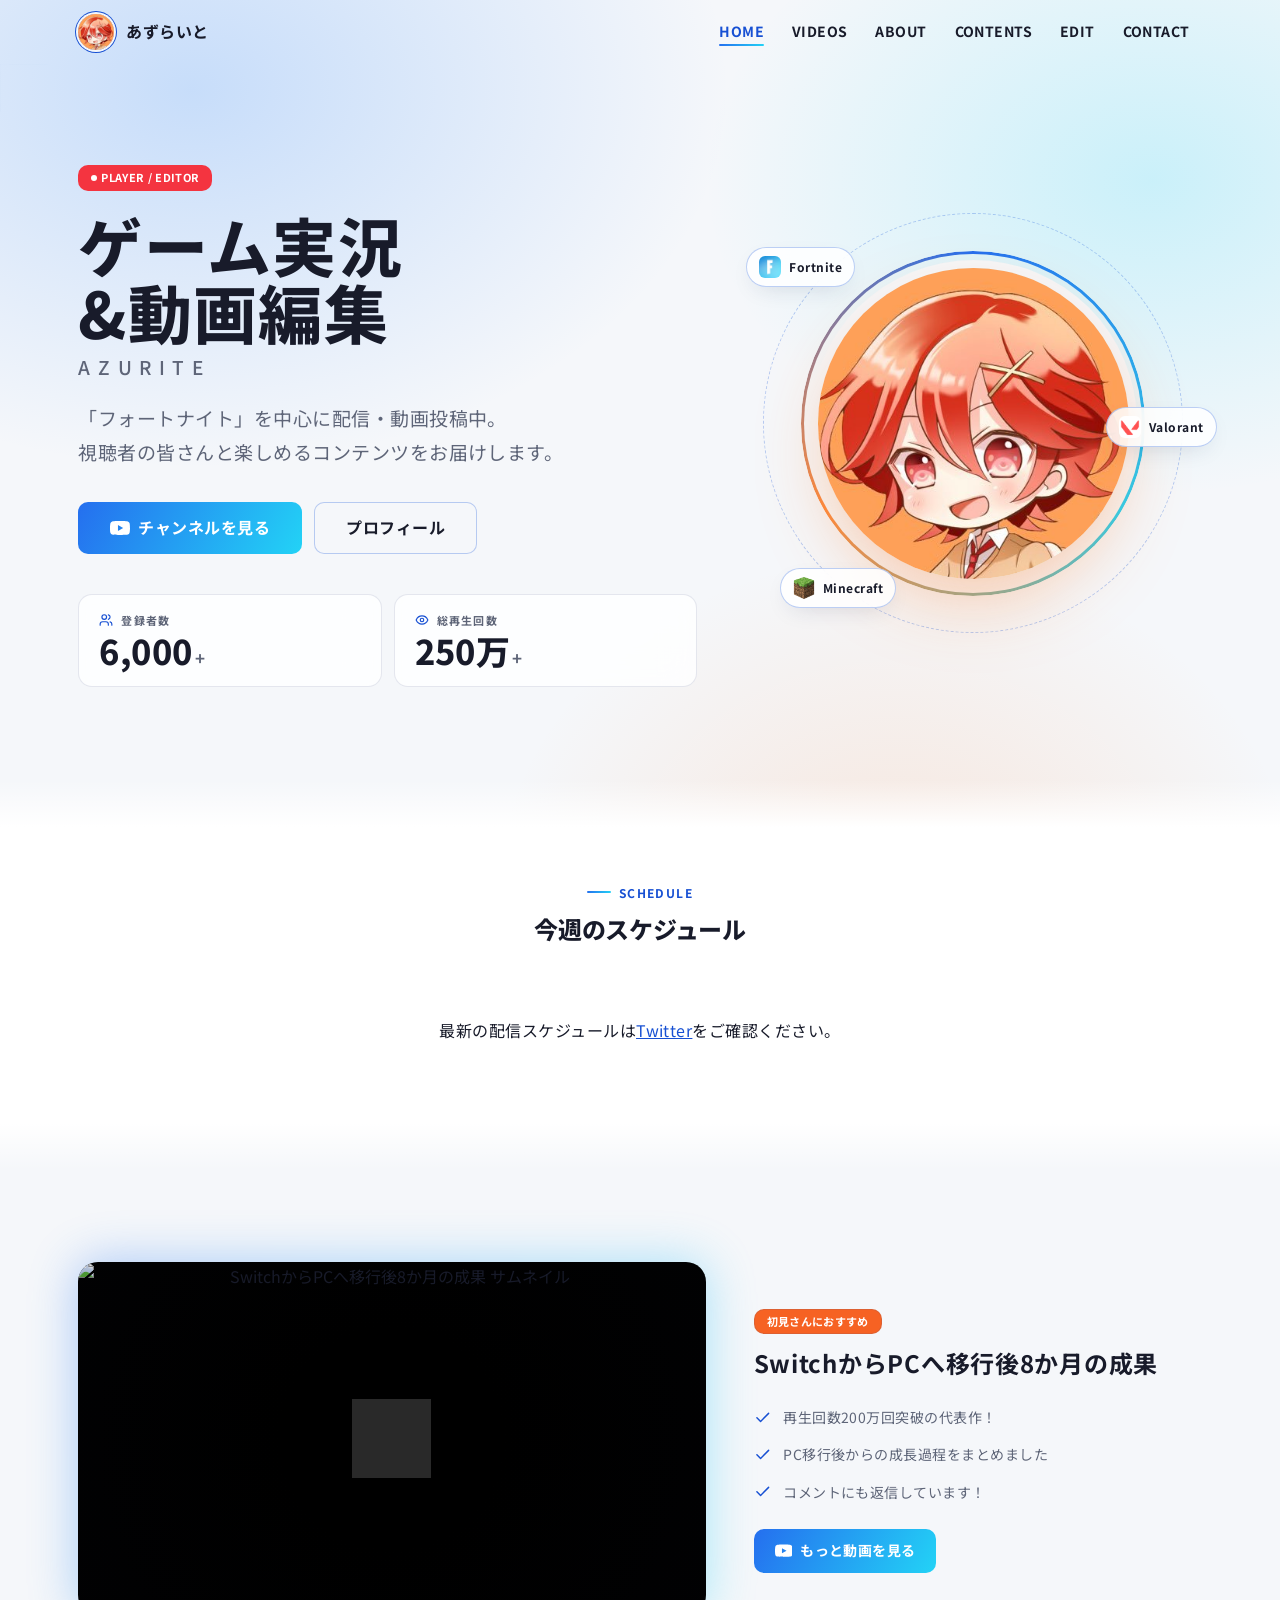
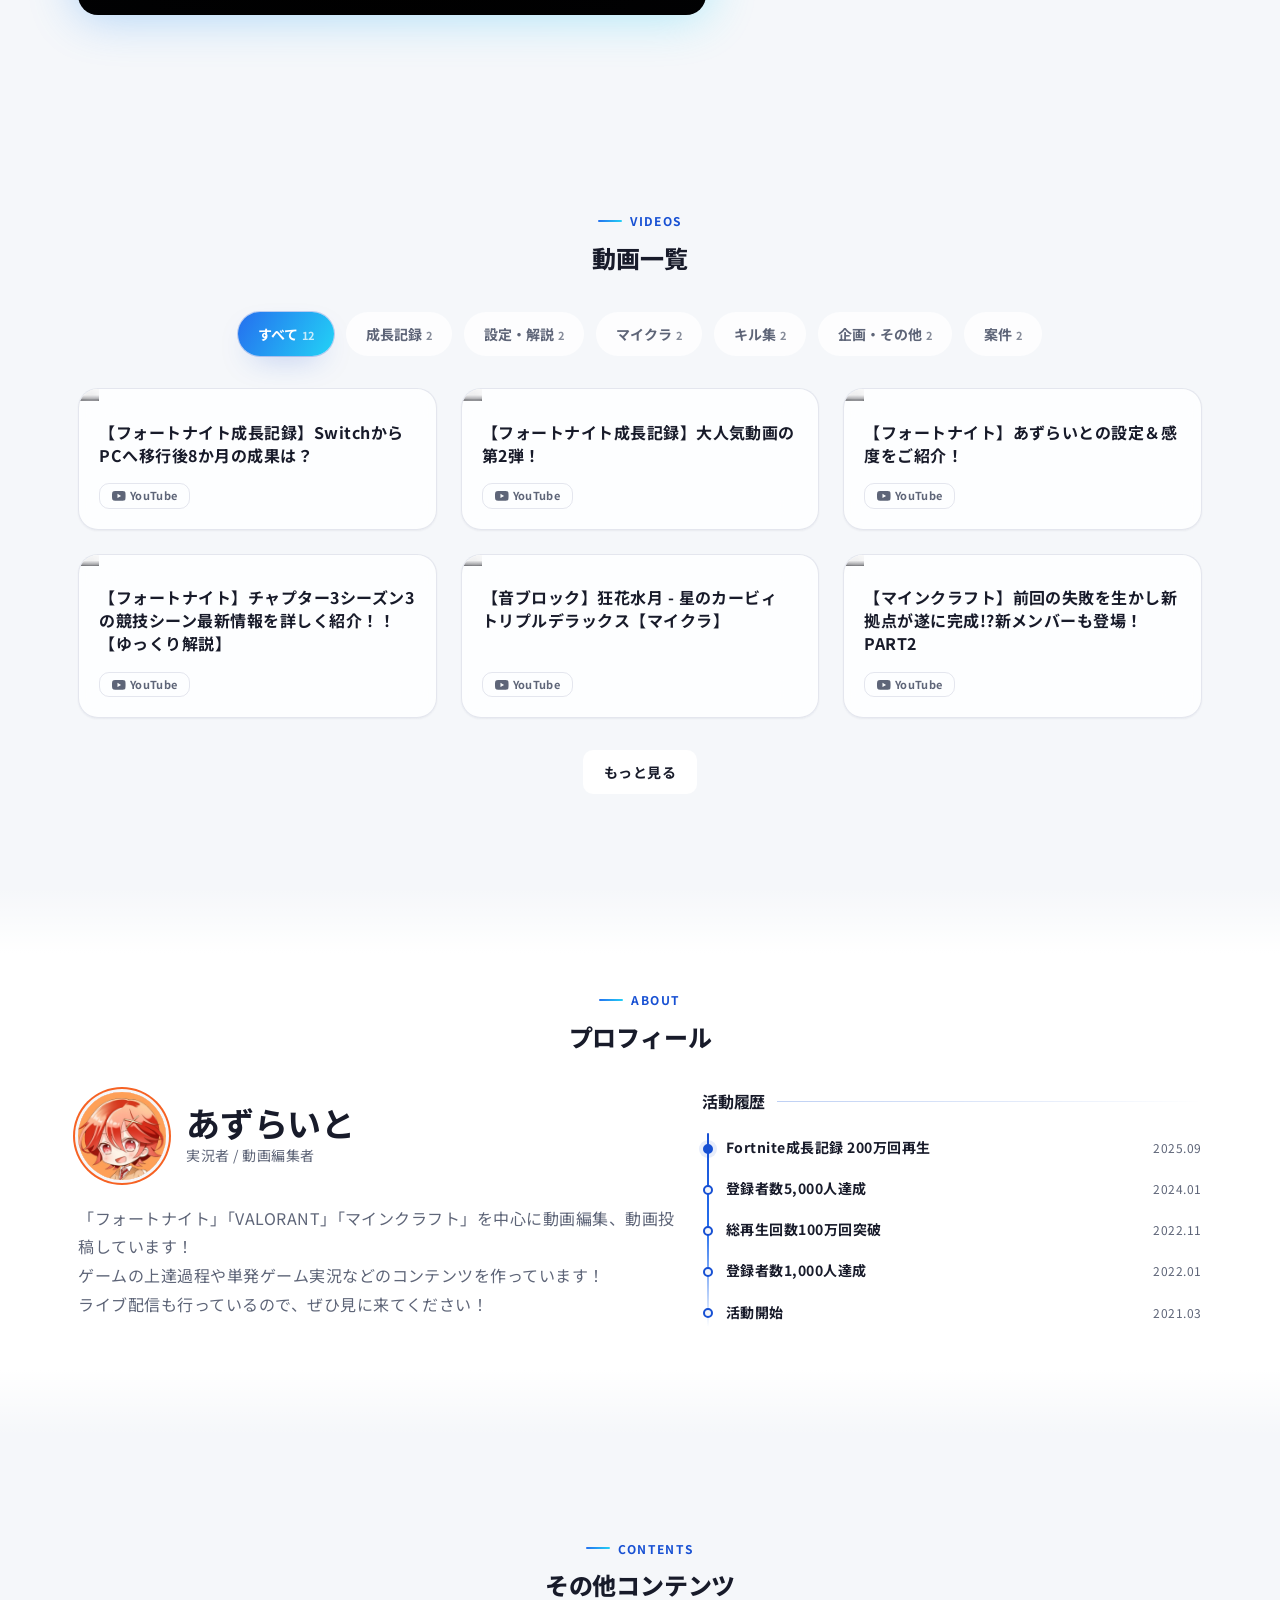
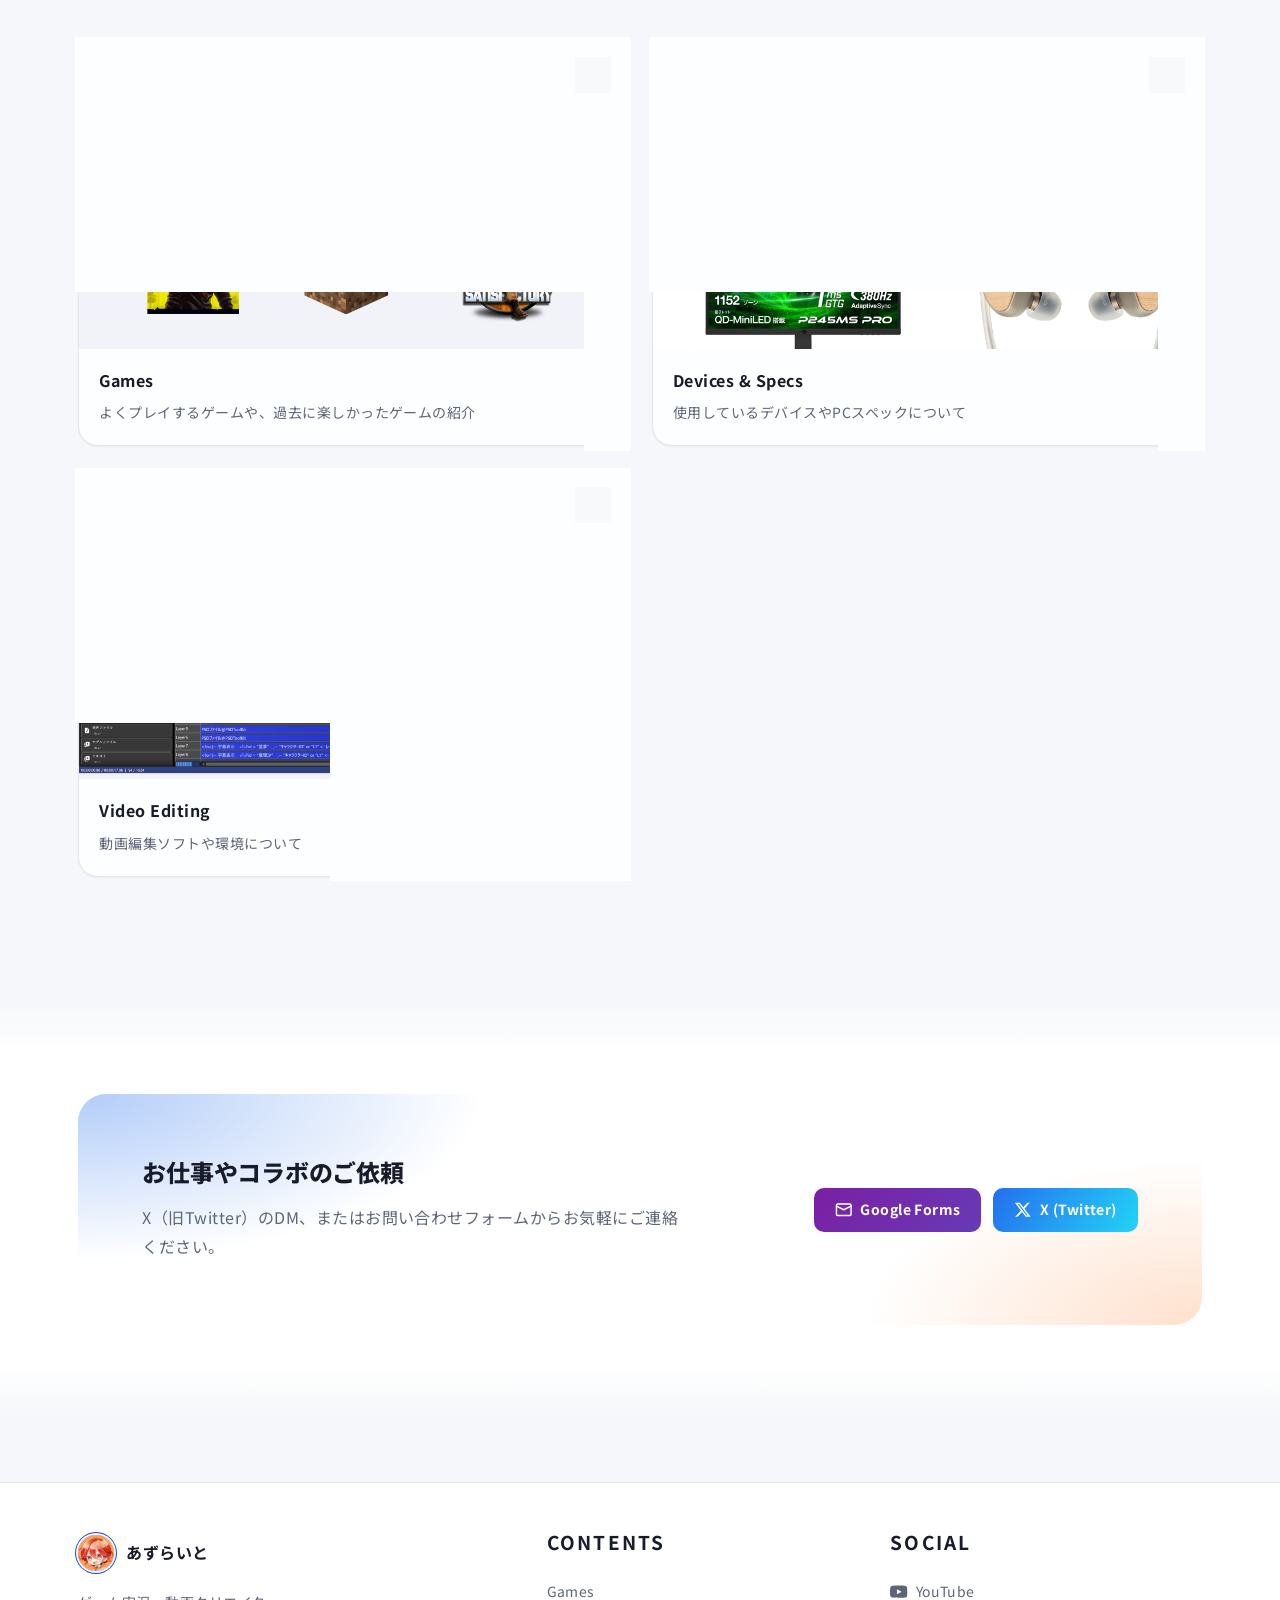
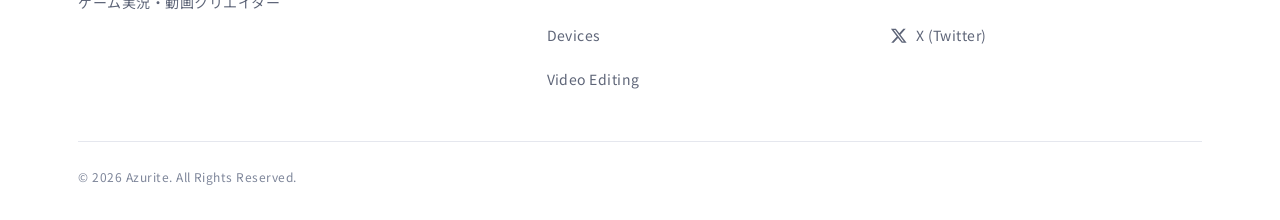
==== commit 4d374ecb: "feat: add page layouts and assets for devices, games, and video editing sections" ====
--- a/index.html
+++ b/index.html
@@ -18,11 +18,11 @@
     rel="stylesheet">
 
   <!-- CSSアーキテクチャ -->
-  <link rel="stylesheet" href="css/ress.css">
-  <link rel="stylesheet" href="css/tokens.css">
-  <link rel="stylesheet" href="css/base.css">
-  <link rel="stylesheet" href="css/components.css">
-  <link rel="stylesheet" href="css/pages.css">
+  <link rel="stylesheet" href="css/ress.css?v=2">
+  <link rel="stylesheet" href="css/tokens.css?v=2">
+  <link rel="stylesheet" href="css/base.css?v=2">
+  <link rel="stylesheet" href="css/components.css?v=2">
+  <link rel="stylesheet" href="css/pages.css?v=2">
   <link rel="shortcut icon" href="img/favicon.ico">
 </head>
 
@@ -64,7 +64,7 @@
       <div class="container hero__inner">
         <div class="hero__content reveal">
           <div class="hero__status">
-            <span class="badge badge--live">LIVE / VIDEO EDITOR</span>
+            <span class="badge badge--live">PLAYER / EDITOR</span>
           </div>
           <h1 class="hero__title" style="word-break: keep-all; overflow-wrap: anywhere;">
             ゲーム実況<br>
@@ -161,7 +161,7 @@
                 <svg class="icon" aria-hidden="true">
                   <use href="#i-check"></use>
                 </svg>
-                PC移行から成長過程をまとめました
+                PC移行後からの成長過程をまとめました
               </li>
               <li>
                 <svg class="icon" aria-hidden="true">
@@ -358,9 +358,9 @@
   </button>
 
   <!-- Site Data (動画一覧や配信スケジュールのデータ) -->
-  <script src="js/site-data.js"></script>
+  <script src="js/site-data.js?v=2"></script>
   <!-- Main Script -->
-  <script src="js/script.js"></script>
+  <script src="js/script.js?v=2"></script>
 </body>
 
 </html>
--- a/css/pages.css
+++ b/css/pages.css
@@ -391,7 +391,7 @@
   gap: var(--space-6);
   align-items: center;
   padding: clamp(var(--space-8), 6vw, var(--space-16));
-  border: 1px solid var(--color-border-strong);
+  border: 1px solid var(--color-bor der-strong);
   border-radius: var(--radius-xl);
   overflow: hidden;
   background:
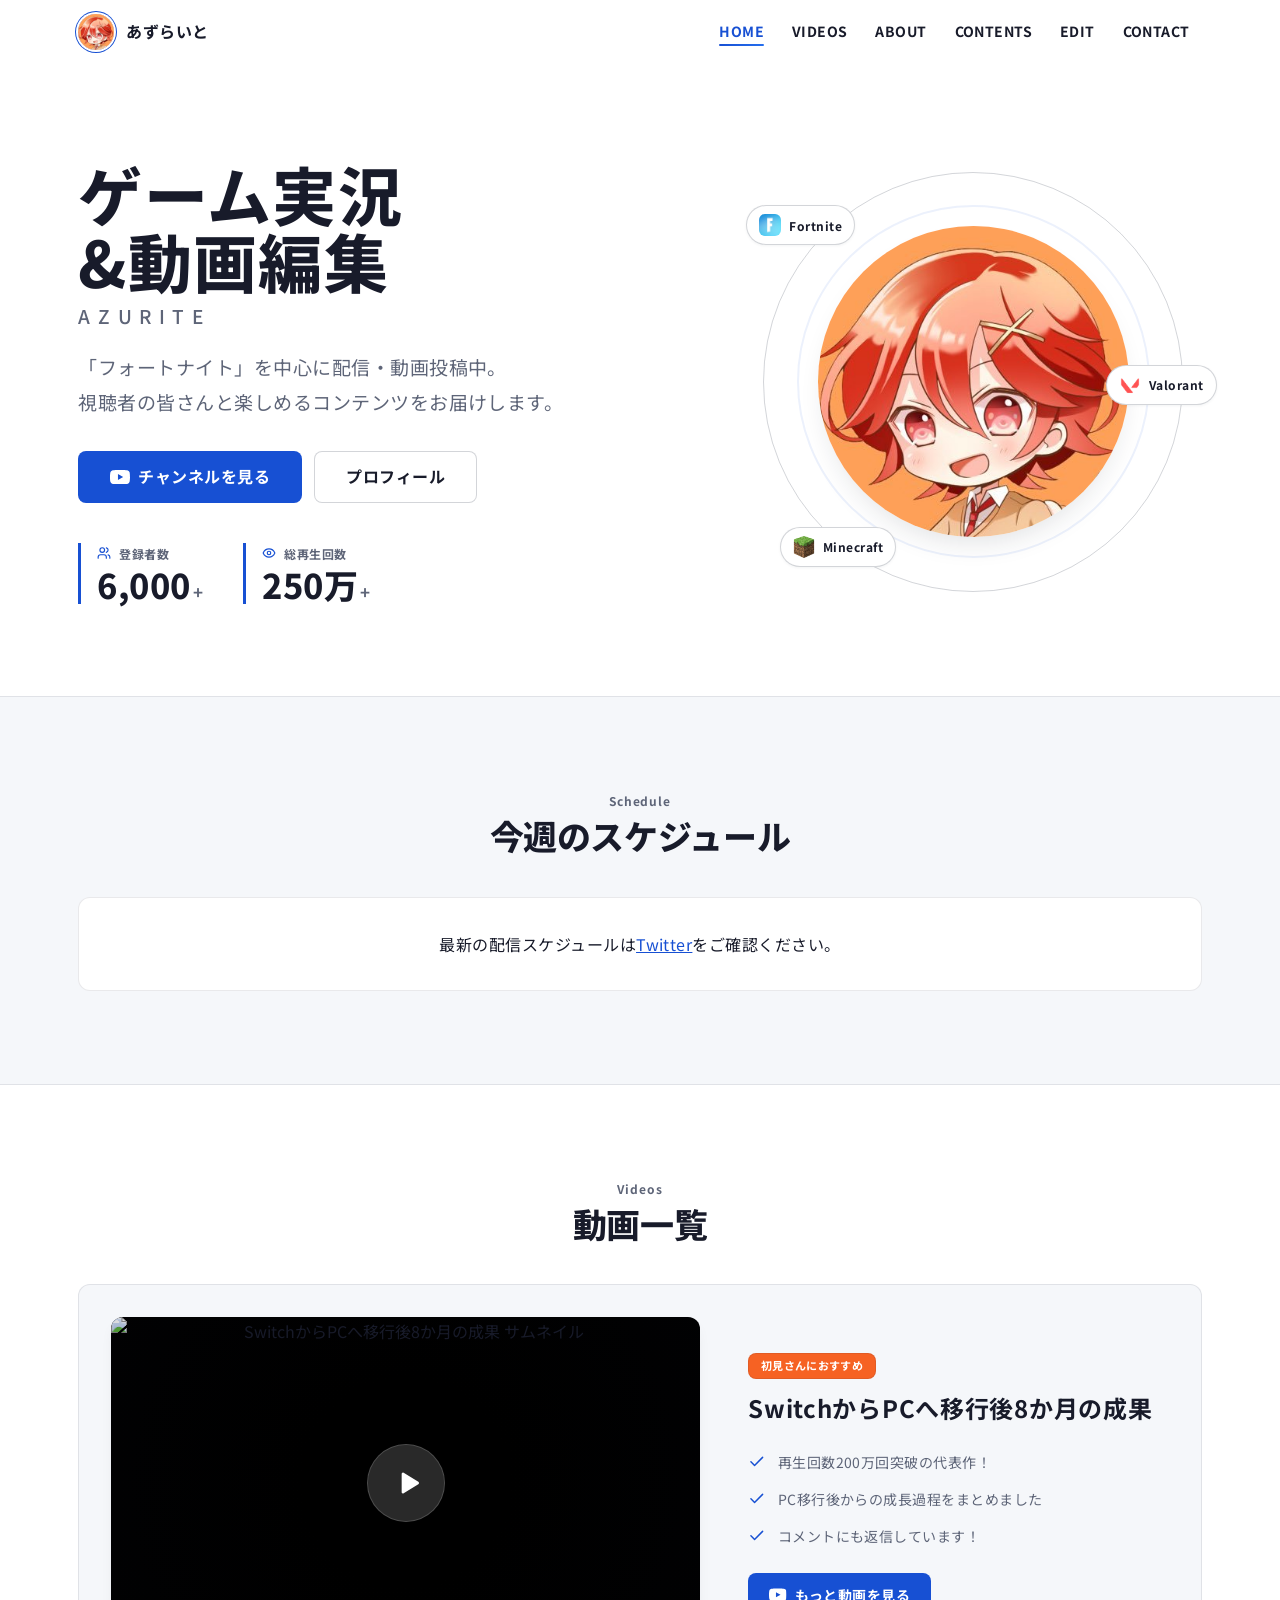
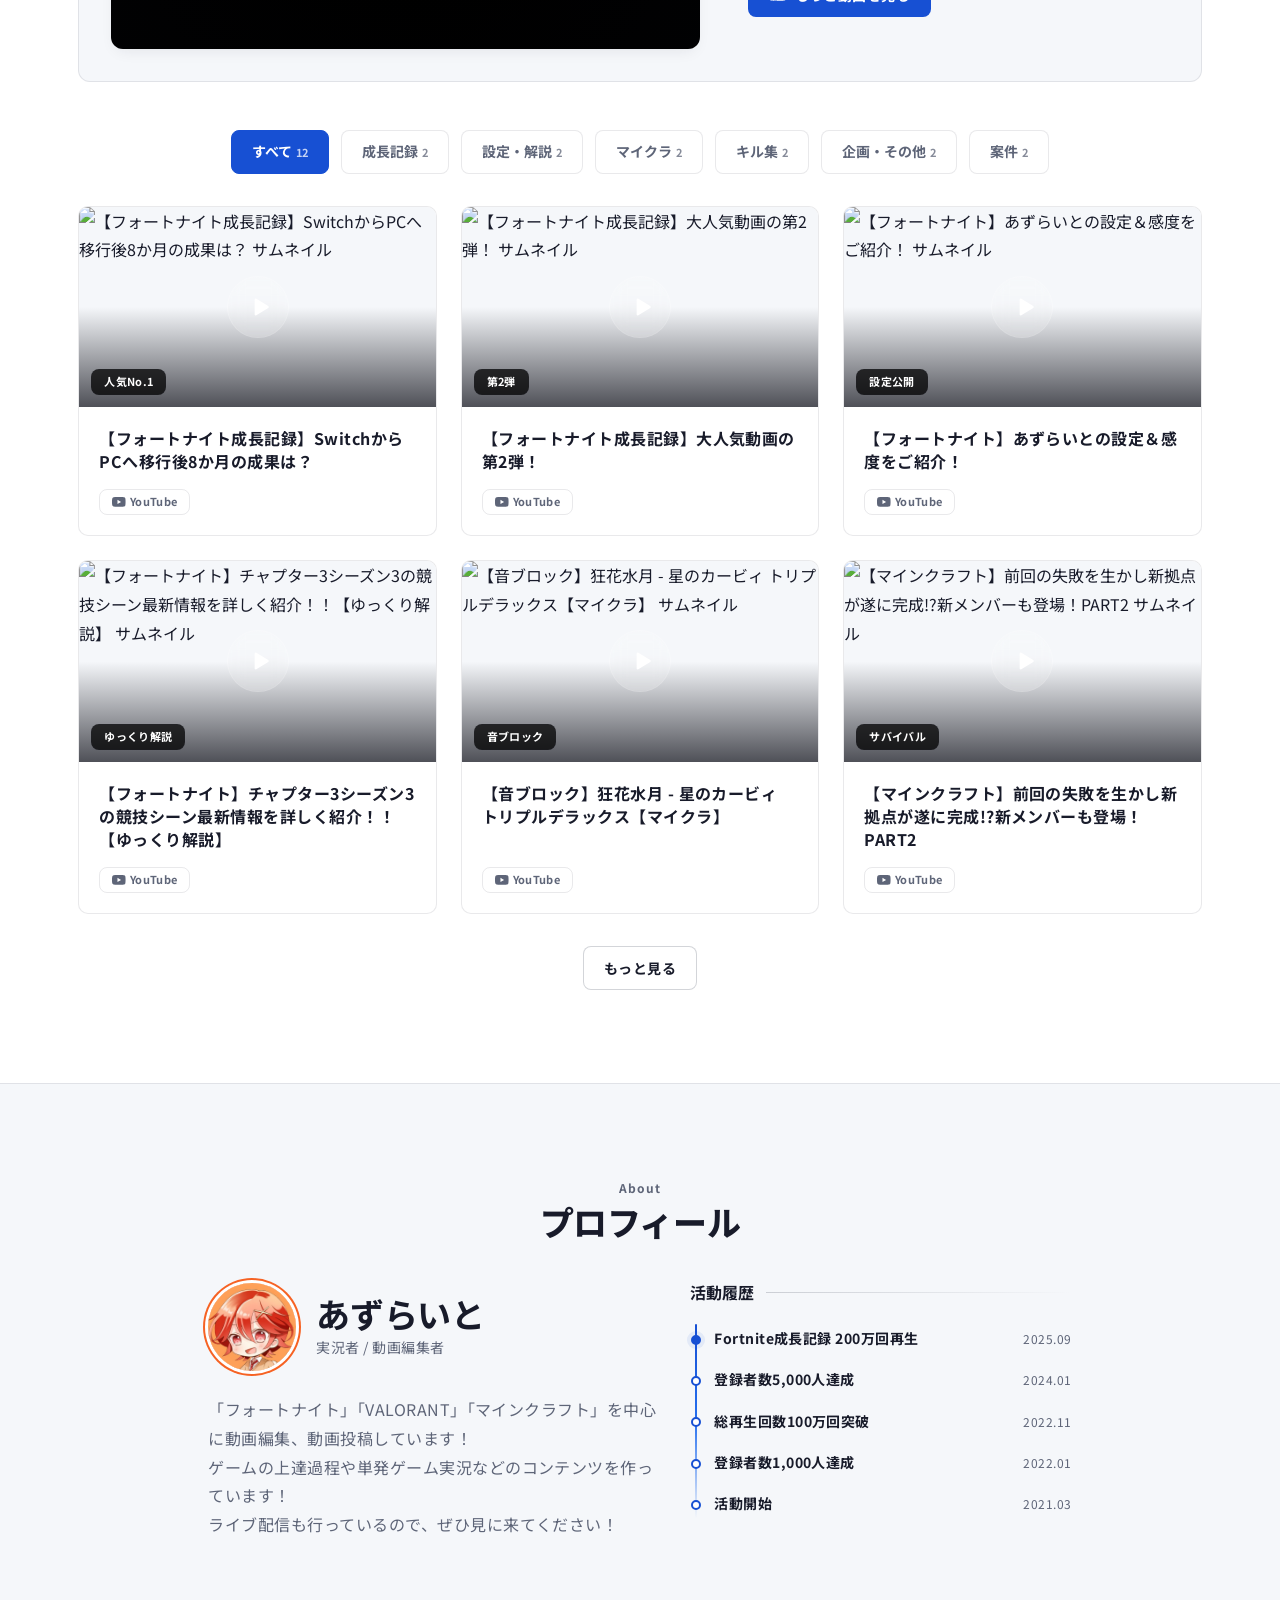
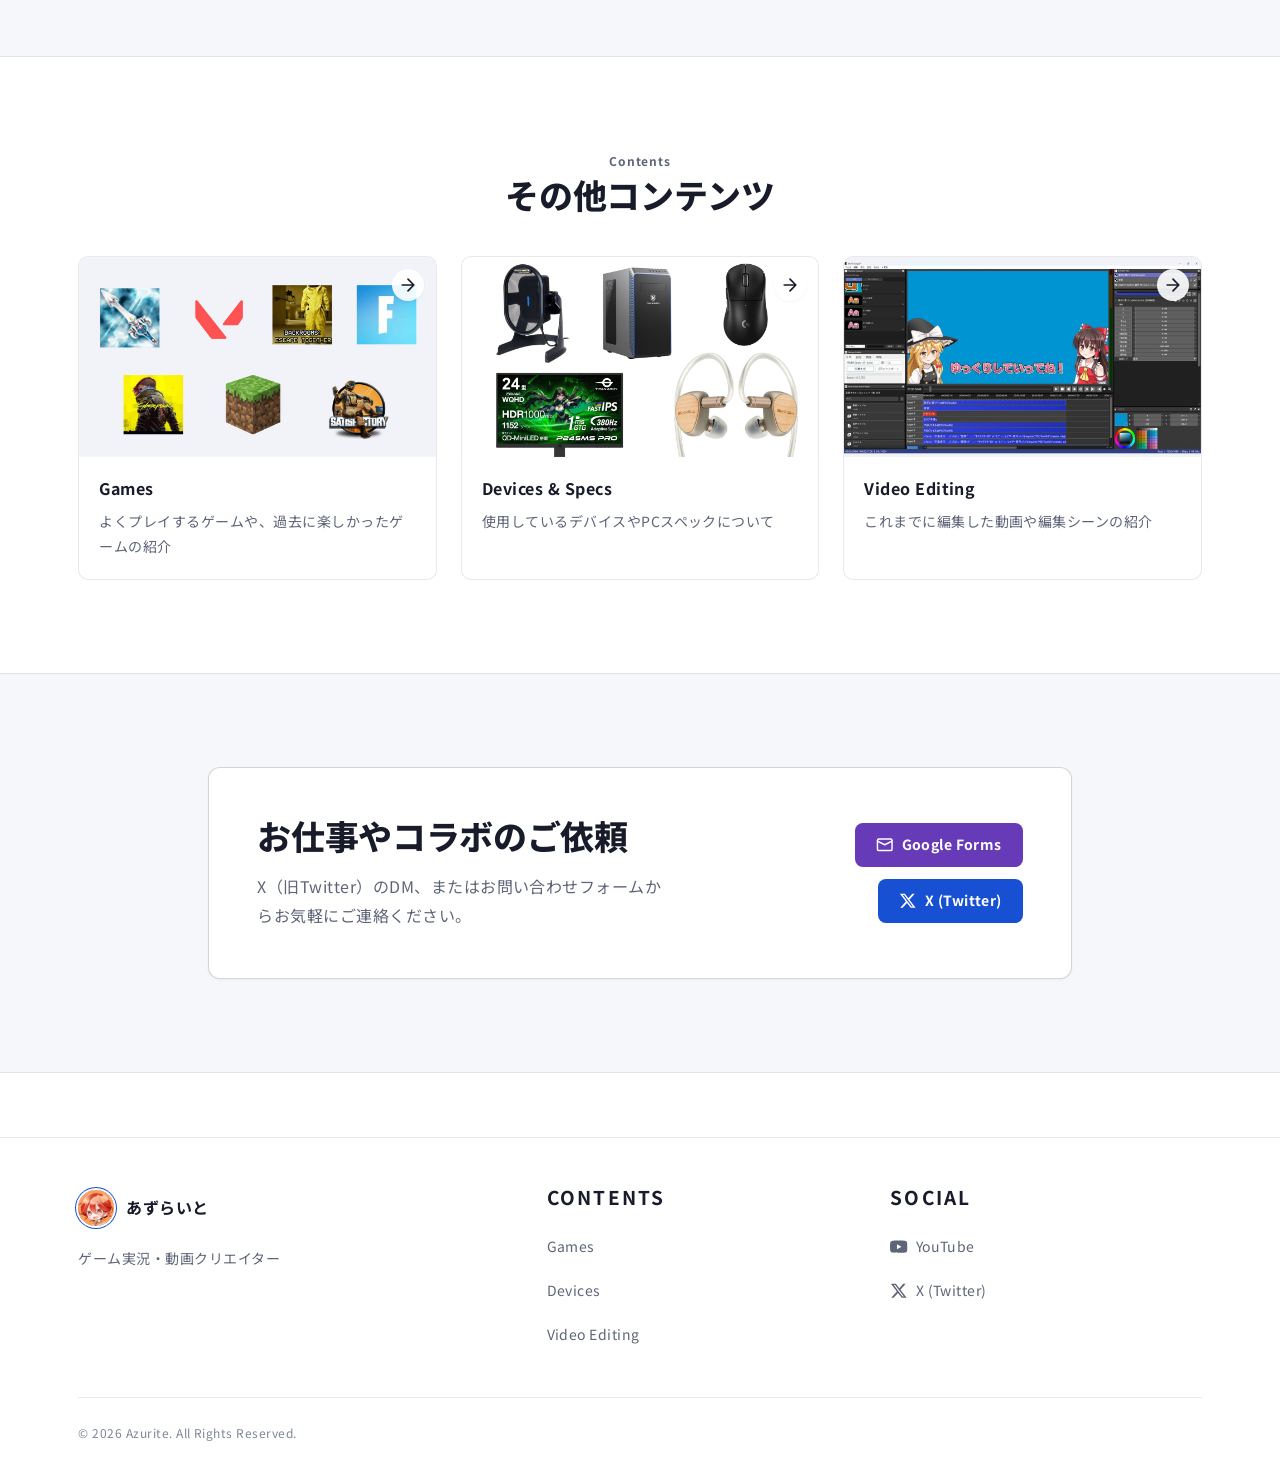
==== commit 9ffe1d29: "feat: implement responsive layout and styling with base, component, and page stylesheets" ====
--- a/index.html
+++ b/index.html
@@ -7,7 +7,7 @@
   <meta property="og:type" content="website">
   <meta property="og:title" content="あずらいと / Azurite">
   <meta property="og:description" content="ゲーム実況者「あずらいと」の公式サイト。フォートナイトを中心に動画投稿・配信中！">
-  <meta property="og:image" content="img/GCw48R-m_400x400.jpg">
+  <meta property="og:image" content="img/azurite-icon.jpg">
   <meta name="description" content="ゲーム実況者「あずらいと」の公式サイト。フォートナイトを中心に動画投稿・配信中！">
   <title>あずらいと / Azurite - Official Website</title>
 
@@ -31,7 +31,7 @@
   <header class="site-header">
     <div class="container site-header__inner">
       <a href="#" class="site-logo">
-        <img src="img/GCw48R-m_400x400.jpg" alt="" class="site-logo__img" width="36" height="36" loading="lazy">
+        <img src="img/azurite-icon.jpg" alt="あずらいと アイコン" class="site-logo__img" width="36" height="36" loading="lazy">
         <span class="site-logo__text">あずらいと</span>
       </a>
       <div class="header-actions">
@@ -63,10 +63,7 @@
     <section class="hero">
       <div class="container hero__inner">
         <div class="hero__content reveal">
-          <div class="hero__status">
-            <span class="badge badge--live">PLAYER / EDITOR</span>
-          </div>
-          <h1 class="hero__title" style="word-break: keep-all; overflow-wrap: anywhere;">
+          <h1 class="hero__title">
             ゲーム実況<br>
             &動画編集<span class="hero__title-en">AZURITE</span>
           </h1>
@@ -102,16 +99,16 @@
         <div class="hero__visual reveal">
           <div class="hero__ring"></div>
           <div class="hero__ring hero__ring--inner"></div>
-          <img src="img/GCw48R-m_400x400.jpg" alt="あずらいと" class="hero__avatar" fetchpriority="high">
+          <img src="img/azurite-icon.jpg" alt="あずらいと アイコン" class="hero__avatar" fetchpriority="high">
 
           <div class="hero__float hero__float--1">
-            <img src="img/fn.webp" alt=""> Fortnite
+            <img src="img/game-fortnite.webp" alt="フォートナイト"> Fortnite
           </div>
           <div class="hero__float hero__float--2">
-            <img src="img/Valorant-Logo-PNG-Photo.png" alt=""> Valorant
+            <img src="img/game-valorant.png" alt="VALORANT"> Valorant
           </div>
           <div class="hero__float hero__float--3">
-            <img src="img/minecraft.png" alt=""> Minecraft
+            <img src="img/game-minecraft.png" alt="マインクラフト"> Minecraft
           </div>
         </div>
       </div>
@@ -122,18 +119,23 @@
       <div class="container">
         <div class="section-head reveal">
           <span class="eyebrow">Schedule</span>
-          <h2 class="section-title" style="font-size: var(--fs-xl);">今週のスケジュール</h2>
+          <h2 class="section-title">今週のスケジュール</h2>
           <p class="section-lead" id="schedule-note">今週の配信予定です（変更になる場合があります！）</p>
         </div>
         <ul id="schedule" class="schedule reveal">
-          <!-- js/script.js がここを埋めまぁE-->
+          <!-- js/script.js でスケジュールを生成 -->
         </ul>
       </div>
     </section>
 
-    <!-- Pinned Video -->
+    <!-- Videos (Pinned + Tabs) -->
     <section id="videos" class="section">
       <div class="container">
+        <div class="section-head reveal">
+          <span class="eyebrow">Videos</span>
+          <h2 class="section-title">動画一覧</h2>
+        </div>
+
         <div class="pinned reveal">
           <div class="pinned__player">
             <button class="embed-lite" type="button" data-video-id="mC4cfe-H-co"
@@ -179,16 +181,7 @@
             </a>
           </div>
         </div>
-      </div>
-    </section>
-
-    <!-- Popular Videos Tabs -->
-    <section class="section">
-      <div class="container">
-        <div class="section-head reveal">
-          <span class="eyebrow">Videos</span>
-          <h2 class="section-title" style="font-size: var(--fs-xl);">動画一覧</h2>
-        </div>
+
         <div id="video-tabs" class="reveal">
           <!-- js/script.js がタブを生成しました-->
         </div>
@@ -200,12 +193,12 @@
       <div class="container container--narrow">
         <div class="section-head reveal">
           <span class="eyebrow">About</span>
-          <h2 class="section-title" style="font-size: var(--fs-xl);">プロフィール</h2>
+          <h2 class="section-title">プロフィール</h2>
         </div>
         <div class="profile reveal">
           <div class="profile__info">
             <div class="profile__intro">
-              <img src="img/GCw48R-m_400x400.jpg" alt="" class="profile__avatar" loading="lazy">
+              <img src="img/azurite-icon.jpg" alt="あずらいと アイコン" class="profile__avatar" loading="lazy">
               <div>
                 <h3 class="profile__name">あずらいと</h3>
                 <p class="profile__role">実況者 / 動画編集者</p>
@@ -217,7 +210,7 @@
               ライブ配信も行っているので、ぜひ見に来てください！</p>
           </div>
           <div class="profile__history">
-            <h4 class="group__title" style="font-size: var(--fs-md); margin-bottom: var(--space-4);">活動履歴</h4>
+            <h4 class="group__title">活動履歴</h4>
             <ul class="timeline">
               <li class="timeline__item"><span class="timeline__text">Fortnite成長記録 200万回再生</span><span
                   class="timeline__date">2025.09</span></li>
@@ -240,12 +233,12 @@
       <div class="container">
         <div class="section-head reveal">
           <span class="eyebrow">Contents</span>
-          <h2 class="section-title" style="font-size: var(--fs-xl);">その他コンテンツ</h2>
-        </div>
-        <div class="grid grid--2 contents-grid reveal">
+          <h2 class="section-title">その他コンテンツ</h2>
+        </div>
+        <div class="grid grid--3 contents-grid reveal">
           <a href="games.html" class="card card--link">
             <div class="card__media">
-              <img src="img\タイトルなし.png" alt="プレイ中のゲーム" loading="lazy">
+              <img src="img/contents-games.jpg" alt="プレイ中のゲーム一覧" loading="lazy">
             </div>
             <div class="card__body">
               <h3 class="card__title">Games</h3>
@@ -257,7 +250,7 @@
           </a>
           <a href="devices.html" class="card card--link">
             <div class="card__media">
-              <img src="img/デバイス.png" alt="使用デバイス" loading="lazy">
+              <img src="img/contents-devices.jpg" alt="使用デバイス・PCスペック一覧" loading="lazy">
             </div>
             <div class="card__body">
               <h3 class="card__title">Devices & Specs</h3>
@@ -269,19 +262,16 @@
           </a>
           <a href="videoedit.html" class="card card--link">
             <div class="card__media">
-              <img src="img/スクリーンショット 2026-09-21 040148.png" alt="動画編集" loading="lazy">
+              <img src="img/contents-videoedit.jpg" alt="動画編集ポートフォリオ" loading="lazy">
             </div>
             <div class="card__body">
               <h3 class="card__title">Video Editing</h3>
-              <p class="card__text">動画編集ソフトや環境について</p>
+              <p class="card__text">これまでに編集した動画や編集シーンの紹介</p>
               <span class="card__arrow"><svg class="icon" aria-hidden="true">
                   <use href="#i-arrow-right"></use>
                 </svg></span>
             </div>
           </a>
-        </div>
-        <div class="center-actions reveal" style="margin-top: var(--space-8);">
-          <button type="button" class="btn btn--ghost" id="btn-more-contents">もっと見る</button>
         </div>
       </div>
     </section>
@@ -291,7 +281,7 @@
       <div class="container container--narrow">
         <div class="cta-panel reveal">
           <div>
-            <h2 class="section-title" style="font-size: var(--fs-xl);">お仕事やコラボのご依頼</h2>
+            <h2 class="section-title">お仕事やコラボのご依頼</h2>
             <p class="section-lead">X（旧Twitter）のDM、またはお問い合わせフォームからお気軽にご連絡ください。</p>
           </div>
           <div class="cta-panel__actions">
@@ -299,7 +289,6 @@
               target="_blank" rel="noopener" class="btn btn--forms">
               <svg class="icon" aria-hidden="true">
                 <use href="#i-mail"></use>
-                <!-- icon is optional, fallback to just text if not found, or maybe just text -->
               </svg>Google Forms
             </a>
             <a href="https://x.com/Azuriteeeee" target="_blank" rel="noopener" class="btn btn--primary">
@@ -319,7 +308,7 @@
       <div class="site-footer__grid">
         <div>
           <a href="index.html" class="site-logo">
-            <img src="img/GCw48R-m_400x400.jpg" alt="" class="site-logo__img" width="32" height="32" loading="lazy">
+            <img src="img/azurite-icon.jpg" alt="あずらいと アイコン" class="site-logo__img" width="32" height="32" loading="lazy">
             <span class="site-logo__text">あずらいと</span>
           </a>
           <p class="site-footer__desc">ゲーム実況・動画クリエイター</p>
@@ -352,7 +341,7 @@
   </footer>
 
   <button type="button" class="back-to-top" aria-label="ページトップへ戻る">
-    <svg class=" icon" aria-hidden="true">
+    <svg class="icon" aria-hidden="true">
       <use href="#i-arrow-up"></use>
     </svg>
   </button>
--- a/css/tokens.css
+++ b/css/tokens.css
@@ -50,19 +50,16 @@
   /* ブランド固有色 */
   --brand-youtube: hsl(0 100% 50%);
   --brand-x:       hsl(0 0% 100%);
-  --brand-twitch:  hsl(264 100% 64%);
-  --brand-tiktok:  hsl(176 100% 44%);
-  --brand-insta:   hsl(330 80% 58%);
-  --brand-booth:   hsl(352 90% 60%);
 
   /* ---------- Color: Semantic (Light theme = default) ---------- */
-  --color-bg:            var(--ink-50);
+  --color-bg:            #ffffff;
+  --color-bg-alt:        var(--ink-50);
   --color-bg-elevated:   var(--ink-0);
-  --color-surface:       hsl(0 0% 100% / 0.82);
+  --color-surface:       var(--ink-0);
   --color-surface-solid: var(--ink-0);
-  --color-surface-hover: hsl(0 0% 100% / 1);
-  --color-border:        hsl(224 30% 40% / 0.14);
-  --color-border-strong: hsl(220 70% 50% / 0.3);
+  --color-surface-hover: var(--ink-50);
+  --color-border:        hsl(224 25% 20% / 0.1);
+  --color-border-strong: hsl(224 25% 20% / 0.2);
 
   --color-text:          var(--ink-800);
   --color-text-muted:    var(--ink-500);
@@ -71,29 +68,25 @@
 
   --color-primary:       var(--azure-600);
   --color-primary-hover: var(--azure-700);
-  --color-primary-soft:  hsl(222 80% 46% / 0.1);
+  --color-primary-soft:  hsl(222 80% 46% / 0.08);
   --color-on-primary:    var(--ink-0);
   --color-accent:        var(--ember-500);
   --color-accent-hover:  var(--ember-400);
-  --color-accent-soft:   hsl(18 92% 55% / 0.12);
+  --color-accent-soft:   hsl(18 92% 55% / 0.1);
   --color-highlight:     var(--azure-500);
 
-  --color-success: hsl(152 64% 50%);
-  --color-danger:  hsl(356 85% 62%);
-  --color-live:    hsl(356 90% 58%);
+  --color-success: hsl(152 64% 42%);
+  --color-danger:  hsl(356 80% 56%);
+  --color-live:    hsl(356 85% 54%);
 
-  --gradient-brand:  linear-gradient(120deg, var(--azure-500) 0%, var(--cyan-400) 100%);
-  --gradient-accent: linear-gradient(120deg, var(--ember-500) 0%, var(--ember-300) 100%);
-  --gradient-text: linear-gradient(100deg, var(--ink-800) 10%, var(--azure-600) 60%, var(--azure-400) 100%);
-  --gradient-hero:
-    radial-gradient(60% 60% at 15% 10%, hsl(214 95% 65% / 0.28) 0%, transparent 70%),
-    radial-gradient(50% 50% at 90% 20%, hsl(190 95% 55% / 0.2) 0%, transparent 70%),
-    radial-gradient(45% 55% at 70% 100%, hsl(24 98% 62% / 0.16) 0%, transparent 70%);
-  --grid-line: hsl(222 60% 40% / 0.06);
+  --gradient-brand:  linear-gradient(135deg, var(--azure-600) 0%, var(--azure-500) 100%);
+  --gradient-accent: linear-gradient(135deg, var(--ember-500) 0%, var(--ember-400) 100%);
+  --gradient-text:   linear-gradient(100deg, var(--ink-800) 10%, var(--azure-600) 100%);
+  --grid-line:       hsl(222 40% 40% / 0.04);
 
   /* ---------- Typography ---------- */
   --font-sans: "Noto Sans JP", "Hiragino Kaku Gothic ProN", "Hiragino Sans", Meiryo, system-ui, sans-serif;
-  --font-display: "Outfit", "Noto Sans JP", system-ui, sans-serif;
+  --font-display: "Inter", "Noto Sans JP", system-ui, sans-serif;
   --font-mono: ui-monospace, "SFMono-Regular", Consolas, monospace;
 
   /* 流体タイポグラフィ（375px → 1280px の間でなめらかに変化） */
@@ -139,35 +132,35 @@
 
   /* ---------- Layout ---------- */
   --container-max: 1200px;
-  --container-narrow: 1200px;
+  --container-narrow: 940px;
   --header-h: 64px;
   --tap-min: 44px;           /* タップ領域の最小サイズ（WCAG 2.5.5） */
 
   /* ---------- Radius ---------- */
-  --radius-xs: 6px;
-  --radius-sm: 10px;
-  --radius-md: 14px;
-  --radius-lg: 20px;
-  --radius-xl: 28px;
+  --radius-xs: 4px;
+  --radius-sm: 8px;
+  --radius-md: 10px;
+  --radius-lg: 12px;
+  --radius-xl: 16px;
   --radius-pill: 999px;
 
   /* ---------- Shadow / Glow ---------- */
-  --shadow-sm: 0 1px 2px hsl(225 40% 20% / 0.06);
-  --shadow-md: 0 8px 24px -10px hsl(225 40% 20% / 0.18);
-  --shadow-lg: 0 24px 48px -18px hsl(225 40% 20% / 0.25);
-  --shadow-glow: 0 0 0 1px hsl(222 80% 46% / 0.25), 0 12px 32px -14px hsl(222 80% 46% / 0.4);
-  --shadow-glow-accent: 0 12px 32px -10px hsl(24 98% 55% / 0.6);
+  --shadow-sm: 0 1px 3px hsl(225 30% 15% / 0.05);
+  --shadow-md: 0 6px 16px -6px hsl(225 30% 15% / 0.1);
+  --shadow-lg: 0 14px 28px -10px hsl(225 30% 15% / 0.14);
+  --shadow-glow: 0 4px 14px -4px hsl(222 80% 46% / 0.28);
+  --shadow-glow-accent: 0 4px 14px -4px hsl(24 98% 55% / 0.35);
   --focus-ring: 0 0 0 3px var(--color-bg), 0 0 0 5px var(--color-highlight);
 
   /* ---------- Effects ---------- */
-  --blur-glass: saturate(160%) blur(16px);
+  --blur-glass: saturate(140%) blur(12px);
 
   /* ---------- Motion ---------- */
   --ease-out: cubic-bezier(0.22, 1, 0.36, 1);
   --ease-in-out: cubic-bezier(0.65, 0, 0.35, 1);
-  --dur-fast: 150ms;
-  --dur-base: 250ms;
-  --dur-slow: 500ms;
+  --dur-fast: 140ms;
+  --dur-base: 200ms;
+  --dur-slow: 320ms;
 
   /* ---------- Z-index ---------- */
   --z-base: 1;
--- a/css/base.css
+++ b/css/base.css
@@ -31,9 +31,6 @@
   letter-spacing: var(--ls-base);
   color: var(--color-text);
   background-color: var(--color-bg);
-  background-image: var(--gradient-hero);
-  background-attachment: fixed;
-  background-repeat: no-repeat;
   -webkit-font-smoothing: antialiased;
   -moz-osx-font-smoothing: grayscale;
   text-rendering: optimizeLegibility;
@@ -129,24 +126,6 @@
   border: 0;
 }
 
-.skip-link {
-  position: absolute;
-  top: var(--space-2);
-  left: var(--space-2);
-  z-index: var(--z-toast);
-  padding: var(--space-2) var(--space-4);
-  border-radius: var(--radius-sm);
-  background: var(--color-primary);
-  color: var(--color-on-primary);
-  transform: translateY(-200%);
-  transition: transform var(--dur-fast) var(--ease-out);
-}
-
-.skip-link:focus {
-  transform: translateY(0);
-  color: var(--color-on-primary);
-}
-
 .text-gradient {
   background: var(--gradient-text);
   -webkit-background-clip: text;
@@ -187,7 +166,8 @@
 }
 
 .section--alt {
-  background: linear-gradient(180deg, transparent, var(--color-bg-elevated) 12%, var(--color-bg-elevated) 88%, transparent);
+  background-color: var(--color-bg-alt);
+  border-block: 1px solid var(--color-border);
 }
 
 .section-head {
@@ -202,28 +182,17 @@
 }
 
 .eyebrow {
-  display: inline-flex;
-  align-items: center;
-  gap: var(--space-2);
-  margin-bottom: var(--space-3);
+  display: block;
+  margin-bottom: var(--space-1);
   font-family: var(--font-display);
   font-size: var(--fs-xs);
   font-weight: var(--fw-bold);
-  letter-spacing: var(--ls-wide);
-  text-transform: uppercase;
-  color: var(--color-primary);
-}
-
-.eyebrow::before {
-  content: "";
-  width: 24px;
-  height: 2px;
-  border-radius: var(--radius-pill);
-  background: var(--gradient-brand);
+  letter-spacing: 0.08em;
+  color: var(--color-text-muted);
 }
 
 .section-title {
-  font-size: var(--fs-3xl);
+  font-size: var(--fs-2xl);
   font-weight: var(--fw-black);
 }
 
@@ -330,10 +299,6 @@
   background: var(--color-primary-soft);
   border-color: var(--color-border);
 }
-
-.theme-toggle .icon-sun { display: none; }
-:root[data-theme="light"] .theme-toggle .icon-sun { display: block; }
-:root[data-theme="light"] .theme-toggle .icon-moon { display: none; }
 
 /* --- Navigation（Mobile / Tablet: ドロワー） --- */
 .nav-toggle .icon-close { display: none; }
@@ -485,7 +450,7 @@
   flex-wrap: wrap;
   justify-content: center;
   gap: var(--space-2);
-  margin: 0 0 var(--space-4);
+  margin: var(--space-4) 0 0;
   padding: 0;
   list-style: none;
   font-size: var(--fs-xs);
@@ -606,7 +571,7 @@
 /* ---------- Reveal on scroll ---------- */
 .js .reveal {
   opacity: 0;
-  transform: translateY(16px);
+  transform: translateY(6px);
   transition: opacity var(--dur-slow) var(--ease-out), transform var(--dur-slow) var(--ease-out);
 }
 
--- a/css/components.css
+++ b/css/components.css
@@ -2,9 +2,8 @@
    Components — 全ページ共通の UI 部品
    依存: tokens.css / base.css
    --------------------------------------------------------------------------
-   Button / Badge / Chip / Card / Video card / Embed / Modal / Tabs / Stat
+   Button / Badge / Card / Video card / Embed / Modal / Tabs / Stat
    Data list / Entry / Media grid / Title card / Timeline / Schedule
-   Link tile / Accordion / Callout / TOC / Form / Toast
    ========================================================================== */
 
 /* ---------- Button ---------- */
@@ -38,9 +37,9 @@
 
 .btn:hover {
   color: var(--btn-fg);
-  transform: translateY(-2px);
+  transform: translateY(-1px);
   border-color: var(--color-primary);
-  box-shadow: var(--shadow-md);
+  box-shadow: var(--shadow-sm);
 }
 
 .btn:active {
@@ -54,23 +53,25 @@
 }
 
 .btn--primary {
-  --btn-bg: var(--gradient-brand);
+  --btn-bg: var(--color-primary);
   --btn-fg: var(--color-on-primary);
-  background: var(--gradient-brand);
+  background: var(--color-primary);
 }
 
 .btn--primary:hover {
-  box-shadow: var(--shadow-glow);
+  background: var(--color-primary-hover);
+  box-shadow: var(--shadow-md);
 }
 
 .btn--accent {
-  --btn-fg: var(--ink-900);
+  --btn-fg: #fff;
   --btn-border: transparent;
-  background: var(--gradient-accent);
+  background: var(--color-accent);
 }
 
 .btn--accent:hover {
-  box-shadow: var(--shadow-glow-accent);
+  background: var(--color-accent-hover);
+  box-shadow: var(--shadow-md);
   border-color: transparent;
 }
 
@@ -81,48 +82,31 @@
 }
 
 .btn--youtube:hover {
-  box-shadow: 0 12px 30px -10px hsl(0 100% 50% / 0.6);
+  background: hsl(0 100% 44%);
+  box-shadow: var(--shadow-md);
   border-color: transparent;
 }
 
 .btn--forms {
-  --btn-bg: linear-gradient(135deg, #7b1fa2 0%, #673ab7 100%);
+  --btn-bg: #673ab7;
   --btn-fg: #fff;
   --btn-border: transparent;
   background: var(--btn-bg);
 }
 
 .btn--forms:hover {
-  box-shadow: 0 12px 30px -10px rgba(103, 58, 183, 0.6);
+  background: #5830a0;
+  box-shadow: var(--shadow-md);
   border-color: transparent;
 }
 
 .btn--ghost {
-  --btn-bg: transparent;
+  --btn-bg: var(--color-surface-solid);
   box-shadow: inset 0 0 0 1px var(--color-border-strong);
 }
 
-/* ボタン上を光が流れるマイクロアニメーション */
-.btn--primary::after,
-.btn--accent::after,
-.btn--youtube::after,
-.btn--forms::after {
-  content: "";
-  position: absolute;
-  inset: 0;
-  z-index: 1;
-  pointer-events: none;
-  border-radius: inherit;
-  background: linear-gradient(110deg, transparent 30%, hsl(0 0% 100% / 0.28) 50%, transparent 70%);
-  transform: translateX(-120%);
-  transition: transform var(--dur-slow) var(--ease-out);
-}
-
-.btn--primary:hover::after,
-.btn--accent:hover::after,
-.btn--youtube:hover::after,
-.btn--forms:hover::after {
-  transform: translateX(120%);
+.btn--ghost:hover {
+  background: var(--color-surface-hover);
 }
 
 
@@ -211,42 +195,6 @@
   }
 }
 
-/* ---------- Chip（ハッシュタグ・コピー可能） ---------- */
-.chip {
-  display: inline-flex;
-  align-items: center;
-  gap: var(--space-2);
-  min-height: var(--tap-min);
-  padding: var(--space-2) var(--space-4);
-  border: 1px solid var(--color-border-strong);
-  border-radius: var(--radius-pill);
-  background: var(--color-surface);
-  color: var(--color-text);
-  font-family: var(--font-sans);
-  font-size: var(--fs-sm);
-  font-weight: var(--fw-bold);
-  cursor: pointer;
-  transition: background-color var(--dur-fast), border-color var(--dur-fast), transform var(--dur-fast) var(--ease-out);
-}
-
-.chip:hover {
-  border-color: var(--color-primary);
-  background: var(--color-primary-soft);
-  transform: translateY(-1px);
-}
-
-.chip__label {
-  font-size: var(--fs-2xs);
-  font-weight: var(--fw-regular);
-  color: var(--color-text-muted);
-}
-
-.chip .icon {
-  width: 1em;
-  height: 1em;
-  color: var(--color-text-muted);
-}
-
 /* ---------- Card ---------- */
 .card {
   position: relative;
@@ -254,11 +202,8 @@
   flex-direction: column;
   min-width: 0;
   border: 1px solid var(--color-border);
-  border-radius: var(--radius-lg);
-  background: var(--color-surface);
-  -webkit-backdrop-filter: var(--blur-glass);
-  backdrop-filter: var(--blur-glass);
-  box-shadow: var(--shadow-sm);
+  border-radius: var(--radius-md);
+  background: var(--color-surface-solid);
   overflow: hidden;
   color: var(--color-text);
   transition: transform var(--dur-base) var(--ease-out), box-shadow var(--dur-base) var(--ease-out), border-color var(--dur-base);
@@ -267,16 +212,16 @@
 .card--link:hover,
 .card--interactive:hover {
   color: var(--color-text);
-  transform: translateY(-4px);
+  transform: translateY(-2px);
   border-color: var(--color-border-strong);
-  box-shadow: var(--shadow-lg);
+  box-shadow: var(--shadow-md);
 }
 
 .card__media {
   position: relative;
   aspect-ratio: 16 / 9;
   overflow: hidden;
-  background: var(--color-bg-elevated);
+  background: var(--color-bg-alt);
 }
 
 .card__media img {
@@ -288,7 +233,7 @@
 
 .card--link:hover .card__media img,
 .card--interactive:hover .card__media img {
-  transform: scale(1.05);
+  transform: scale(1.02);
 }
 
 .card__body {
@@ -323,22 +268,21 @@
 
 .card__arrow {
   position: absolute;
-  top: var(--space-4);
-  right: var(--space-4);
+  top: var(--space-3);
+  right: var(--space-3);
   display: grid;
   place-items: center;
-  width: 36px;
-  height: 36px;
+  width: 32px;
+  height: 32px;
   border-radius: 50%;
-  background: color-mix(in srgb, var(--color-bg) 70%, transparent);
+  background: hsl(0 0% 100% / 0.9);
   color: var(--color-text);
-  -webkit-backdrop-filter: var(--blur-glass);
-  backdrop-filter: var(--blur-glass);
-  transition: transform var(--dur-base) var(--ease-out), background-color var(--dur-fast);
+  box-shadow: var(--shadow-sm);
+  transition: transform var(--dur-fast) var(--ease-out), background-color var(--dur-fast), color var(--dur-fast);
 }
 
 .card--link:hover .card__arrow {
-  transform: rotate(-45deg);
+  transform: translateX(2px);
   background: var(--color-primary);
   color: var(--color-on-primary);
 }
@@ -533,26 +477,28 @@
   flex-shrink: 0;
   min-height: var(--tap-min);
   padding: 0 var(--space-5);
-  border: 0;
-  border-radius: var(--radius-pill);
-  background: var(--color-surface);
+  border: 1px solid var(--color-border);
+  border-radius: var(--radius-sm);
+  background: var(--color-surface-solid);
   color: var(--color-text-muted);
   font-family: var(--font-sans);
   font-size: var(--fs-sm);
   font-weight: var(--fw-bold);
   white-space: nowrap;
   cursor: pointer;
-  transition: all var(--dur-fast);
+  transition: background-color var(--dur-fast), color var(--dur-fast), border-color var(--dur-fast);
 }
 
 .tabs__tab:hover {
   color: var(--color-text);
+  border-color: var(--color-border-strong);
+  background: var(--color-surface-hover);
 }
 
 .tabs__tab[aria-selected="true"] {
-  background: var(--gradient-brand);
+  border-color: var(--color-primary);
+  background: var(--color-primary);
   color: var(--color-on-primary);
-  box-shadow: var(--shadow-glow);
 }
 
 .tabs__count {
@@ -567,6 +513,15 @@
 
 .tabs__panel {
   animation: fade-in var(--dur-base) var(--ease-out);
+}
+
+.card.is-hidden {
+  display: none;
+}
+
+.load-more-wrap {
+  margin-top: var(--space-8);
+  text-align: center;
 }
 
 @keyframes fade-in {
@@ -589,11 +544,11 @@
   color: var(--color-text-muted);
 }
 
-/* ---------- Stat（登録者数などのバッジ） ---------- */
+/* ---------- Stat（登録者数などの実績表示） ---------- */
 .stat-list {
-  display: grid;
-  gap: var(--space-3);
-  grid-template-columns: repeat(auto-fit, minmax(min(100%, 140px), 1fr));
+  display: flex;
+  flex-wrap: wrap;
+  gap: var(--space-6) var(--space-10);
   margin: 0;
   padding: 0;
 }
@@ -602,21 +557,17 @@
   display: flex;
   flex-direction: column;
   gap: 2px;
-  padding: var(--space-4) var(--space-5);
-  border: 1px solid var(--color-border);
-  border-radius: var(--radius-md);
-  background: var(--color-surface);
-  -webkit-backdrop-filter: var(--blur-glass);
-  backdrop-filter: var(--blur-glass);
+  padding-left: var(--space-4);
+  border-left: 3px solid var(--color-primary);
+  text-align: left;
 }
 
 .stat__label {
   display: flex;
   align-items: center;
   gap: var(--space-2);
-  font-size: var(--fs-2xs);
-  font-weight: var(--fw-bold);
-  letter-spacing: var(--ls-wide);
+  font-size: var(--fs-xs);
+  font-weight: var(--fw-bold);
   color: var(--color-text-muted);
 }
 
@@ -699,18 +650,18 @@
 .entry {
   display: grid;
   gap: var(--space-5);
-  padding: var(--space-6);
+  padding: var(--space-5);
   border: 1px solid var(--color-border);
-  border-radius: var(--radius-lg);
-  background: var(--color-surface);
+  border-radius: var(--radius-md);
+  background: var(--color-surface-solid);
   scroll-margin-top: calc(var(--header-h) + var(--space-4));
 }
 
 @media (min-width: 641px) {
   .entry {
-    grid-template-columns: minmax(180px, 34%) 1fr;
+    grid-template-columns: minmax(160px, 30%) 1fr;
     align-items: start;
-    padding: var(--space-8);
+    padding: var(--space-6);
   }
 
   .entry--wide-media {
@@ -746,6 +697,19 @@
   font-variant-numeric: tabular-nums;
 }
 
+.entry__desc {
+  margin: 0;
+  font-size: var(--fs-sm);
+  color: var(--color-text-muted);
+  line-height: var(--lh-base);
+}
+
+.entry__desc--note {
+  margin-top: var(--space-4);
+  padding-top: var(--space-3);
+  border-top: 1px dashed var(--color-border);
+}
+
 .entry__tags {
   display: flex;
   flex-wrap: wrap;
@@ -764,7 +728,7 @@
   }
 
   .entry-list--2col .entry {
-    grid-template-columns: 130px 1fr;
+    grid-template-columns: 120px 1fr;
     padding: var(--space-5);
     gap: var(--space-4);
   }
@@ -777,6 +741,10 @@
 
   .entry-list--2col .entry__header {
     margin-bottom: var(--space-2);
+  }
+
+  .entry-list--2col .entry__title {
+    font-size: var(--fs-md);
   }
 }
 
@@ -825,11 +793,41 @@
 
 .media-grid--photo img {
   object-fit: contain;
+  padding: var(--space-2);
+  background: #fff;
+}
+
+.media-grid--pc {
+  grid-template-columns: repeat(auto-fit, minmax(min(100%, 240px), 1fr));
+}
+
+.media-grid--pc-single {
+  max-width: 480px;
+}
+
+.media-grid__zoom {
+  position: relative;
+  overflow: hidden;
+  border-radius: var(--radius-md);
+  border: 1px solid var(--color-border);
+  background: var(--color-bg-alt);
+  cursor: zoom-in;
+}
+
+.media-grid__zoom img {
+  aspect-ratio: 16 / 10;
+  object-fit: cover;
   padding: 0;
-  background: transparent;
-}
-
-/* ---------- Title card（画像が無いゲーム用のプレースホルダーではない装飾カード） ---------- */
+  border: 0;
+  border-radius: 0;
+  transition: transform var(--dur-base) var(--ease-out);
+}
+
+.media-grid__zoom:hover img {
+  transform: scale(1.02);
+}
+
+/* ---------- Title card（画像が無いゲーム用の文字タイル） ---------- */
 .title-card {
   position: relative;
   display: grid;
@@ -840,33 +838,18 @@
   border-radius: var(--radius-md);
   overflow: hidden;
   container-type: inline-size;
-  background:
-    radial-gradient(80% 80% at 20% 10%, hsl(var(--tc-hue, 218) 90% 60% / 0.55), transparent 70%),
-    radial-gradient(70% 70% at 90% 100%, hsl(calc(var(--tc-hue, 218) + 40) 90% 55% / 0.4), transparent 70%),
-    var(--ink-800);
-  color: #fff;
+  background: var(--color-bg-alt);
+  color: var(--color-text);
   text-align: center;
-}
-
-.title-card::before {
-  content: "";
-  position: absolute;
-  inset: 0;
-  background-image:
-    linear-gradient(hsl(0 0% 100% / 0.06) 1px, transparent 1px),
-    linear-gradient(90deg, hsl(0 0% 100% / 0.06) 1px, transparent 1px);
-  background-size: 22px 22px;
-  mask-image: radial-gradient(circle at center, #000 30%, transparent 80%);
 }
 
 .title-card__text {
   position: relative;
   font-family: var(--font-display);
-  font-size: clamp(0.8rem, 14cqw, 2rem);
-  font-weight: var(--fw-black);
-  line-height: 1.15;
-  letter-spacing: 0.02em;
-  text-shadow: 0 2px 16px hsl(232 50% 5% / 0.5);
+  font-size: clamp(0.8rem, 13cqw, 1.5rem);
+  font-weight: var(--fw-bold);
+  line-height: 1.2;
+  letter-spacing: 0.01em;
   word-break: break-word;
 }
 
@@ -1053,6 +1036,19 @@
   color: var(--color-text-subtle);
 }
 
+.schedule__notice {
+  grid-column: 1 / -1;
+  padding: var(--space-8);
+  border: 1px solid var(--color-border);
+  border-radius: var(--radius-lg);
+  background: var(--color-surface);
+  text-align: center;
+}
+
+.schedule__notice a {
+  text-decoration: underline;
+}
+
 .schedule-legend {
   display: flex;
   flex-wrap: wrap;
@@ -1082,511 +1078,4 @@
 
 .schedule-legend i[data-type="collab"] {
   background: var(--color-success);
-}
-
-/* ---------- Link tile（SNS / ショップ） ---------- */
-.link-tile {
-  display: flex;
-  align-items: center;
-  gap: var(--space-4);
-  min-height: 72px;
-  padding: var(--space-4) var(--space-5);
-  border: 1px solid var(--color-border);
-  border-radius: var(--radius-md);
-  background: var(--color-surface);
-  color: var(--color-text);
-  transition: transform var(--dur-base) var(--ease-out), border-color var(--dur-fast), box-shadow var(--dur-base);
-}
-
-.link-tile:hover {
-  color: var(--color-text);
-  transform: translateY(-3px);
-  border-color: var(--tile-color, var(--color-primary));
-  box-shadow: 0 14px 30px -16px var(--tile-color, var(--color-primary));
-}
-
-.link-tile__icon {
-  display: grid;
-  place-items: center;
-  flex-shrink: 0;
-  width: 44px;
-  height: 44px;
-  border-radius: var(--radius-sm);
-  background: color-mix(in srgb, var(--tile-color, var(--color-primary)) 16%, transparent);
-  color: var(--tile-color, var(--color-primary));
-}
-
-.link-tile__icon .icon {
-  width: 22px;
-  height: 22px;
-}
-
-.link-tile__body {
-  min-width: 0;
-  flex: 1;
-}
-
-.link-tile__name {
-  display: block;
-  font-family: var(--font-display);
-  font-size: var(--fs-md);
-  font-weight: var(--fw-bold);
-  line-height: 1.3;
-}
-
-.link-tile__handle {
-  display: block;
-  font-size: var(--fs-xs);
-  color: var(--color-text-muted);
-  overflow: hidden;
-  text-overflow: ellipsis;
-  white-space: nowrap;
-}
-
-.link-tile__ext {
-  color: var(--color-text-subtle);
-}
-
-.link-tile.is-disabled {
-  opacity: 0.5;
-  pointer-events: none;
-  border-style: dashed;
-}
-
-.link-tile--youtube {
-  --tile-color: var(--brand-youtube);
-}
-
-.link-tile--x {
-  --tile-color: var(--brand-x);
-}
-
-.link-tile--twitch {
-  --tile-color: var(--brand-twitch);
-}
-
-.link-tile--tiktok {
-  --tile-color: var(--brand-tiktok);
-}
-
-.link-tile--instagram {
-  --tile-color: var(--brand-insta);
-}
-
-.link-tile--booth {
-  --tile-color: var(--brand-booth);
-}
-
-.link-tile--fanclub {
-  --tile-color: var(--color-accent);
-}
-
-/* ---------- Accordion（FAQ） ---------- */
-.accordion {
-  display: grid;
-  gap: var(--space-3);
-}
-
-.accordion__item {
-  border: 1px solid var(--color-border);
-  border-radius: var(--radius-md);
-  background: var(--color-surface);
-  overflow: hidden;
-  transition: border-color var(--dur-fast);
-}
-
-.accordion__item[open] {
-  border-color: var(--color-border-strong);
-}
-
-.accordion__summary {
-  display: flex;
-  align-items: center;
-  justify-content: space-between;
-  gap: var(--space-4);
-  min-height: 56px;
-  padding: var(--space-3) var(--space-5);
-  font-weight: var(--fw-bold);
-  line-height: var(--lh-snug);
-  cursor: pointer;
-  list-style: none;
-}
-
-.accordion__summary::-webkit-details-marker {
-  display: none;
-}
-
-.accordion__summary::after {
-  content: "";
-  flex-shrink: 0;
-  width: 10px;
-  height: 10px;
-  border-right: 2px solid var(--color-text-muted);
-  border-bottom: 2px solid var(--color-text-muted);
-  transform: rotate(45deg) translateY(-3px);
-  transition: transform var(--dur-base) var(--ease-out);
-}
-
-.accordion__item[open] .accordion__summary::after {
-  transform: rotate(-135deg) translateY(-3px);
-}
-
-.accordion__q {
-  display: flex;
-  gap: var(--space-3);
-}
-
-.accordion__q::before {
-  content: "Q.";
-  font-family: var(--font-display);
-  color: var(--color-primary);
-}
-
-.accordion__body {
-  padding: 0 var(--space-5) var(--space-5);
-  font-size: var(--fs-sm);
-  color: var(--color-text-muted);
-}
-
-/* ---------- Callout ---------- */
-.callout {
-  display: flex;
-  gap: var(--space-3);
-  padding: var(--space-4) var(--space-5);
-  border: 1px solid var(--color-border-strong);
-  border-left: 4px solid var(--color-primary);
-  border-radius: var(--radius-md);
-  background: var(--color-primary-soft);
-  font-size: var(--fs-sm);
-}
-
-.callout .icon {
-  margin-top: 0.3em;
-  color: var(--color-primary);
-}
-
-.callout--warn {
-  border-left-color: var(--color-accent);
-  background: var(--color-accent-soft);
-}
-
-.callout--warn .icon {
-  color: var(--color-accent);
-}
-
-/* ---------- Rule list（OK / NG） ---------- */
-.rule-list {
-  display: grid;
-  gap: var(--space-2);
-  margin: 0;
-  padding: 0;
-  list-style: none;
-}
-
-.rule-list li {
-  position: relative;
-  padding-left: var(--space-8);
-  font-size: var(--fs-sm);
-}
-
-.rule-list li::before {
-  position: absolute;
-  left: 0;
-  top: 0.15em;
-  display: grid;
-  place-items: center;
-  width: 22px;
-  height: 22px;
-  border-radius: 50%;
-  font-size: var(--fs-2xs);
-  font-weight: var(--fw-black);
-}
-
-.rule-list--ok li::before {
-  content: "✓";
-  background: hsl(152 64% 50% / 0.16);
-  color: var(--color-success);
-}
-
-.rule-list--ng li::before {
-  content: "✕";
-  background: hsl(356 85% 62% / 0.16);
-  color: var(--color-danger);
-}
-
-/* ---------- TOC（ページ内目次） ---------- */
-.toc {
-  display: flex;
-  flex-wrap: wrap;
-  justify-content: center;
-  gap: var(--space-2);
-  margin: 0 0 var(--space-12);
-  padding: 0;
-  list-style: none;
-}
-
-.toc a {
-  display: inline-flex;
-  align-items: center;
-  gap: var(--space-2);
-  min-height: var(--tap-min);
-  padding: 0 var(--space-4);
-  border: 1px solid var(--color-border);
-  border-radius: var(--radius-pill);
-  background: var(--color-surface);
-  color: var(--color-text-muted);
-  font-size: var(--fs-sm);
-  font-weight: var(--fw-bold);
-  transition: border-color var(--dur-fast), color var(--dur-fast), background-color var(--dur-fast);
-}
-
-.toc a:hover {
-  border-color: var(--color-primary);
-  color: var(--color-text);
-  background: var(--color-primary-soft);
-}
-
-/* ---------- Form ---------- */
-.form {
-  display: grid;
-  gap: var(--space-5);
-}
-
-.form__row {
-  display: grid;
-  gap: var(--space-5);
-  grid-template-columns: repeat(auto-fit, minmax(min(100%, 240px), 1fr));
-}
-
-.field {
-  display: grid;
-  gap: var(--space-2);
-  min-width: 0;
-}
-
-.field__label {
-  display: flex;
-  align-items: center;
-  gap: var(--space-2);
-  font-size: var(--fs-sm);
-  font-weight: var(--fw-bold);
-}
-
-.field__req {
-  padding: 0 var(--space-2);
-  border-radius: var(--radius-xs);
-  background: var(--color-accent-soft);
-  color: var(--color-accent);
-  font-size: var(--fs-2xs);
-}
-
-.input,
-.select,
-.textarea {
-  width: 100%;
-  min-height: 48px;
-  padding: var(--space-3) var(--space-4);
-  border: 1px solid var(--color-border-strong);
-  border-radius: var(--radius-sm);
-  background: var(--color-bg-elevated);
-  color: var(--color-text);
-  font: inherit;
-  font-size: var(--fs-md);
-  /* 16px 未満だと iOS で自動ズームされるため */
-  transition: border-color var(--dur-fast), box-shadow var(--dur-fast);
-}
-
-.textarea {
-  min-height: 160px;
-  resize: vertical;
-  line-height: var(--lh-base);
-}
-
-.select {
-  appearance: none;
-  padding-right: var(--space-10);
-  background-image: linear-gradient(45deg, transparent 50%, var(--color-text-muted) 50%), linear-gradient(135deg, var(--color-text-muted) 50%, transparent 50%);
-  background-position: calc(100% - 22px) 50%, calc(100% - 16px) 50%;
-  background-size: 6px 6px;
-  background-repeat: no-repeat;
-}
-
-.input::placeholder,
-.textarea::placeholder {
-  color: var(--color-text-subtle);
-}
-
-.input:focus,
-.select:focus,
-.textarea:focus {
-  outline: none;
-  border-color: var(--color-primary);
-  box-shadow: 0 0 0 3px var(--color-primary-soft);
-}
-
-.field.is-invalid .input,
-.field.is-invalid .select,
-.field.is-invalid .textarea {
-  border-color: var(--color-danger);
-}
-
-.field__hint {
-  font-size: var(--fs-xs);
-  color: var(--color-text-muted);
-}
-
-.field__error {
-  display: none;
-  font-size: var(--fs-xs);
-  color: var(--color-danger);
-}
-
-.field.is-invalid .field__error {
-  display: block;
-}
-
-.radio-group {
-  display: flex;
-  flex-wrap: wrap;
-  gap: var(--space-2);
-  margin: 0;
-  padding: 0;
-  border: 0;
-}
-
-.radio-pill {
-  position: relative;
-}
-
-.radio-pill input {
-  position: absolute;
-  opacity: 0;
-  inset: 0;
-  cursor: pointer;
-}
-
-.radio-pill span {
-  display: inline-flex;
-  align-items: center;
-  min-height: var(--tap-min);
-  padding: 0 var(--space-4);
-  border: 1px solid var(--color-border-strong);
-  border-radius: var(--radius-pill);
-  font-size: var(--fs-sm);
-  font-weight: var(--fw-bold);
-  color: var(--color-text-muted);
-  transition: all var(--dur-fast);
-}
-
-.radio-pill input:checked+span {
-  border-color: transparent;
-  background: var(--gradient-brand);
-  color: var(--color-on-primary);
-}
-
-.radio-pill input:focus-visible+span {
-  box-shadow: var(--focus-ring);
-}
-
-.checkbox {
-  display: flex;
-  align-items: flex-start;
-  gap: var(--space-3);
-  min-height: var(--tap-min);
-  font-size: var(--fs-sm);
-  cursor: pointer;
-}
-
-.checkbox input {
-  flex-shrink: 0;
-  width: 20px;
-  height: 20px;
-  margin-top: 0.3em;
-  accent-color: var(--color-primary);
-}
-
-.output-box {
-  padding: var(--space-4);
-  border: 1px solid var(--color-border-strong);
-  border-radius: var(--radius-sm);
-  background: var(--color-bg-elevated);
-  font-family: var(--font-mono);
-  font-size: var(--fs-xs);
-  line-height: var(--lh-base);
-  white-space: pre-wrap;
-  overflow-wrap: anywhere;
-  max-height: 320px;
-  overflow-y: auto;
-}
-
-/* ---------- Toast ---------- */
-.toast {
-  position: fixed;
-  left: 50%;
-  bottom: max(var(--space-6), env(safe-area-inset-bottom));
-  z-index: var(--z-toast);
-  display: inline-flex;
-  align-items: center;
-  gap: var(--space-2);
-  max-width: calc(100% - 2 * var(--space-4));
-  padding: var(--space-3) var(--space-5);
-  border: 1px solid var(--color-border-strong);
-  border-radius: var(--radius-pill);
-  background: var(--color-surface-solid);
-  color: var(--color-text);
-  box-shadow: var(--shadow-lg);
-  font-size: var(--fs-sm);
-  font-weight: var(--fw-bold);
-  opacity: 0;
-  pointer-events: none;
-  transform: translate(-50%, 16px);
-  transition: opacity var(--dur-base) var(--ease-out), transform var(--dur-base) var(--ease-out);
-}
-
-.toast.is-visible {
-  opacity: 1;
-  transform: translate(-50%, 0);
-}
-
-.toast .icon {
-  color: var(--color-success);
-}
-
-/* ---------- Panel（汎用の枠） ---------- */
-.panel {
-  padding: clamp(var(--space-5), 4vw, var(--space-10));
-  border: 1px solid var(--color-border);
-  border-radius: var(--radius-xl);
-  background: var(--color-surface);
-  -webkit-backdrop-filter: var(--blur-glass);
-  backdrop-filter: var(--blur-glass);
-}
-
-.panel__title {
-  display: flex;
-  align-items: center;
-  gap: var(--space-3);
-  margin-bottom: var(--space-5);
-  font-size: var(--fs-xl);
-}
-
-.panel__title .icon {
-  color: var(--color-primary);
-}
-
-.prose>*+* {
-  margin-top: var(--space-4);
-}
-
-.prose h3 {
-  margin-top: var(--space-8);
-  font-size: var(--fs-lg);
-}
-
-.prose ul {
-  padding-left: 1.25em;
-}
-
-.prose li+li {
-  margin-top: var(--space-2);
 }
--- a/css/pages.css
+++ b/css/pages.css
@@ -9,19 +9,6 @@
   overflow: hidden;
 }
 
-.hero::before {
-  content: "";
-  position: absolute;
-  inset: 0;
-  z-index: -1;
-  background-image:
-    linear-gradient(var(--grid-line) 1px, transparent 1px),
-    linear-gradient(90deg, var(--grid-line) 1px, transparent 1px);
-  background-size: 48px 48px;
-  mask-image: radial-gradient(ellipse 80% 70% at 50% 30%, #000 30%, transparent 80%);
-  -webkit-mask-image: radial-gradient(ellipse 80% 70% at 50% 30%, #000 30%, transparent 80%);
-}
-
 .hero__inner {
   display: grid;
   gap: var(--space-12);
@@ -44,14 +31,6 @@
   .hero__content {
     text-align: left;
   }
-}
-
-.hero__status {
-  display: inline-flex;
-  flex-wrap: wrap;
-  justify-content: center;
-  gap: var(--space-2);
-  margin-bottom: var(--space-5);
 }
 
 .hero__title {
@@ -59,6 +38,8 @@
   font-weight: var(--fw-black);
   line-height: 1.05;
   letter-spacing: 0.02em;
+  word-break: keep-all;
+  overflow-wrap: anywhere;
 }
 
 .hero__title-en {
@@ -104,7 +85,14 @@
 }
 
 .hero__stats {
+  justify-content: center;
   margin-top: var(--space-10);
+}
+
+@media (min-width: 1025px) {
+  .hero__stats {
+    justify-content: flex-start;
+  }
 }
 
 /* アバター + 軌道リング */
@@ -134,27 +122,12 @@
   position: absolute;
   inset: 0;
   border-radius: 50%;
-  border: 1px dashed var(--color-border-strong);
-  animation: spin 40s linear infinite;
+  border: 1px solid var(--color-border-strong);
 }
 
 .hero__ring--inner {
-  inset: 9%;
-  border-style: solid;
-  border-color: transparent;
-  background: conic-gradient(from 0deg, var(--azure-500), var(--cyan-400), var(--ember-400), var(--azure-500)) border-box;
-  -webkit-mask: linear-gradient(#000 0 0) padding-box, linear-gradient(#000 0 0);
-  -webkit-mask-composite: xor;
-  mask: linear-gradient(#000 0 0) padding-box exclude, linear-gradient(#000 0 0);
-  border-width: 3px;
-  animation-duration: 12s;
-  animation-direction: reverse;
-}
-
-@keyframes spin {
-  to {
-    transform: rotate(360deg);
-  }
+  inset: 8%;
+  border: 2px solid var(--color-primary-soft);
 }
 
 .hero__avatar {
@@ -163,7 +136,7 @@
   aspect-ratio: 1 / 1;
   border-radius: 50%;
   object-fit: cover;
-  box-shadow: 0 30px 80px -20px hsl(24 98% 55% / 0.45), 0 0 0 8px var(--color-bg);
+  box-shadow: var(--shadow-lg), 0 0 0 6px var(--color-bg);
 }
 
 .hero__float {
@@ -174,14 +147,11 @@
   padding: var(--space-2) var(--space-3);
   border: 1px solid var(--color-border-strong);
   border-radius: var(--radius-pill);
-  background: color-mix(in srgb, var(--color-surface-solid) 85%, transparent);
-  -webkit-backdrop-filter: var(--blur-glass);
-  backdrop-filter: var(--blur-glass);
-  box-shadow: var(--shadow-md);
+  background: var(--color-surface-solid);
+  box-shadow: var(--shadow-sm);
   font-size: var(--fs-xs);
   font-weight: var(--fw-bold);
   white-space: nowrap;
-  animation: float 6s var(--ease-in-out) infinite;
 }
 
 .hero__float img {
@@ -200,13 +170,11 @@
 .hero__float--2 {
   top: 46%;
   right: -8%;
-  animation-delay: -2s;
 }
 
 .hero__float--3 {
   bottom: 6%;
   left: 4%;
-  animation-delay: -4s;
 }
 
 @media (max-width: 640px) {
@@ -228,32 +196,17 @@
   }
 }
 
-@keyframes float {
-
-  0%,
-  100% {
-    transform: translateY(0);
-  }
-
-  50% {
-    transform: translateY(-10px);
-  }
-}
-
-@media (prefers-reduced-motion: reduce) {
-
-  .hero__ring,
-  .hero__float {
-    animation: none;
-  }
-}
-
 /* ---------- Home: Pinned（初見さん向け） ---------- */
 .pinned {
   display: grid;
   gap: var(--space-8);
   align-items: center;
   grid-template-columns: 1fr;
+  margin-bottom: var(--space-12);
+  padding: clamp(var(--space-5), 4vw, var(--space-8));
+  border: 1px solid var(--color-border);
+  border-radius: var(--radius-lg);
+  background: var(--color-bg-alt);
 }
 
 @media (min-width: 1025px) {
@@ -266,17 +219,8 @@
 .pinned__player {
   position: relative;
   min-width: 0;
-}
-
-.pinned__player::before {
-  content: "";
-  position: absolute;
-  inset: -2px;
-  z-index: -1;
-  border-radius: calc(var(--radius-lg) + 2px);
-  background: var(--gradient-brand);
-  filter: blur(24px);
-  opacity: 0.35;
+  border-radius: var(--radius-lg);
+  box-shadow: var(--shadow-md);
 }
 
 .pinned__title {
@@ -350,38 +294,9 @@
   color: var(--color-text-muted);
 }
 
-.hashtags {
-  display: grid;
-  gap: var(--space-3);
-  margin-top: var(--space-6);
-}
-
-.hashtags__title {
-  font-size: var(--fs-sm);
-  font-family: var(--font-sans);
-  color: var(--color-text-muted);
-}
-
-/* ---------- Home: Main games ---------- */
-.game-card {
-  flex-direction: row;
-  align-items: flex-start;
-  gap: var(--space-4);
-  padding: var(--space-5);
-}
-
-.game-card__icon {
-  flex-shrink: 0;
-  width: 56px;
-  height: 56px;
-  padding: 6px;
-  border-radius: var(--radius-sm);
-  background: #fff;
-  object-fit: contain;
-}
-
-.game-card .card__body {
-  padding: 0;
+.profile__history .group__title {
+  font-size: var(--fs-md);
+  margin-bottom: var(--space-4);
 }
 
 /* ---------- Home: Contact CTA ---------- */
@@ -390,14 +305,11 @@
   display: grid;
   gap: var(--space-6);
   align-items: center;
-  padding: clamp(var(--space-8), 6vw, var(--space-16));
-  border: 1px solid var(--color-bor der-strong);
-  border-radius: var(--radius-xl);
-  overflow: hidden;
-  background:
-    radial-gradient(60% 120% at 0% 0%, hsl(218 86% 54% / 0.35), transparent 60%),
-    radial-gradient(50% 120% at 100% 100%, hsl(24 98% 60% / 0.25), transparent 60%),
-    var(--color-surface-solid);
+  padding: clamp(var(--space-8), 5vw, var(--space-12));
+  border: 1px solid var(--color-border-strong);
+  border-radius: var(--radius-lg);
+  background: var(--color-surface-solid);
+  box-shadow: var(--shadow-sm);
   text-align: center;
 }
 
@@ -421,15 +333,49 @@
   }
 }
 
-/* ---------- Video edit: scenes ---------- */
+/* ---------- Video edit: scenes & Lightbox ---------- */
 .scene-card .card__media {
   cursor: zoom-in;
   position: relative;
   z-index: 10;
 }
 
+.scene-card .card__media::after,
+.media-grid__zoom[data-lightbox]::after {
+  content: "拡大表示";
+  position: absolute;
+  right: var(--space-2);
+  bottom: var(--space-2);
+  padding: 2px var(--space-2);
+  border-radius: var(--radius-sm);
+  background: hsl(222 47% 11% / 0.72);
+  color: #fff;
+  font-size: var(--fs-2xs);
+  font-weight: var(--fw-bold);
+  line-height: 1.5;
+  pointer-events: none;
+  opacity: 0.85;
+  transition: opacity var(--dur-fast), background-color var(--dur-fast);
+}
+
+.scene-card:hover .card__media::after,
+.media-grid__zoom[data-lightbox]:hover::after {
+  opacity: 1;
+  background: var(--color-primary);
+}
+
 .scene-card .card__body {
   padding: var(--space-4) var(--space-5) var(--space-5);
+}
+
+.scene-card .badge {
+  width: fit-content;
+  margin-bottom: var(--space-1);
+}
+
+.scene-card .card__text {
+  color: var(--color-text);
+  font-weight: var(--fw-bold);
 }
 
 .lightbox-img {
@@ -438,78 +384,4 @@
   max-height: calc(100dvh - 160px);
   object-fit: contain;
   background: #000;
-}
-
-/* ---------- Contact page ---------- */
-.contact-layout {
-  display: grid;
-  gap: var(--space-8);
-  grid-template-columns: 1fr;
-}
-
-@media (min-width: 1025px) {
-  .contact-layout {
-    grid-template-columns: 1fr 1.6fr;
-    align-items: start;
-  }
-
-  .contact-layout__aside {
-    position: sticky;
-    top: calc(var(--header-h) + var(--space-6));
-  }
-}
-
-.contact-steps {
-  display: grid;
-  gap: var(--space-4);
-  margin: 0;
-  padding: 0;
-  list-style: none;
-  counter-reset: step;
-}
-
-.contact-steps li {
-  position: relative;
-  padding-left: var(--space-12);
-  font-size: var(--fs-sm);
-  color: var(--color-text-muted);
-  counter-increment: step;
-}
-
-.contact-steps li strong {
-  display: block;
-  color: var(--color-text);
-}
-
-.contact-steps li::before {
-  content: counter(step);
-  position: absolute;
-  left: 0;
-  top: 0;
-  display: grid;
-  place-items: center;
-  width: 32px;
-  height: 32px;
-  border-radius: 50%;
-  background: var(--gradient-brand);
-  color: var(--color-on-primary);
-  font-family: var(--font-display);
-  font-weight: var(--fw-black);
-}
-
-.result-actions {
-  display: flex;
-  flex-wrap: wrap;
-  gap: var(--space-3);
-}
-
-/* ---------- Guidelines ---------- */
-.guide-grid {
-  display: grid;
-  gap: var(--space-5);
-  grid-template-columns: repeat(auto-fit, minmax(min(100%, 320px), 1fr));
-}
-
-.guide-section+.guide-section {
-  margin-top: var(--space-16);
 }
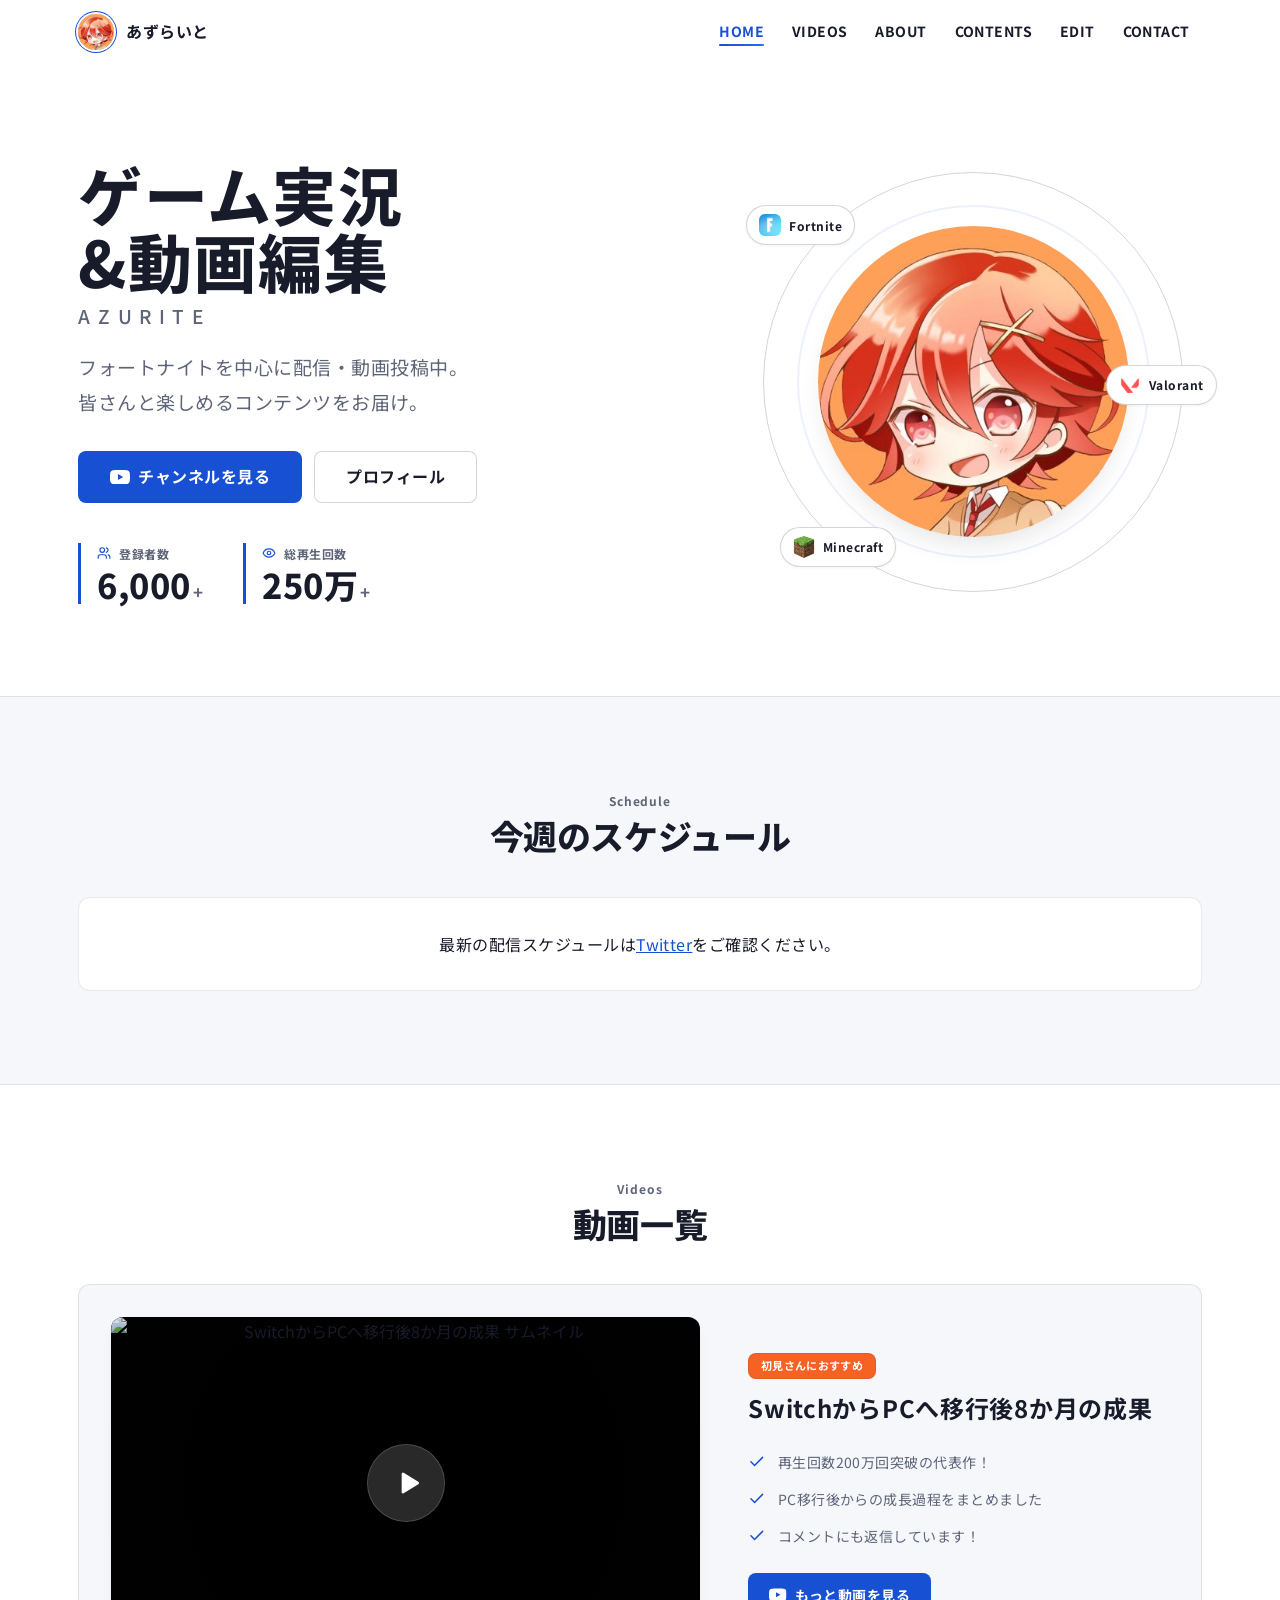
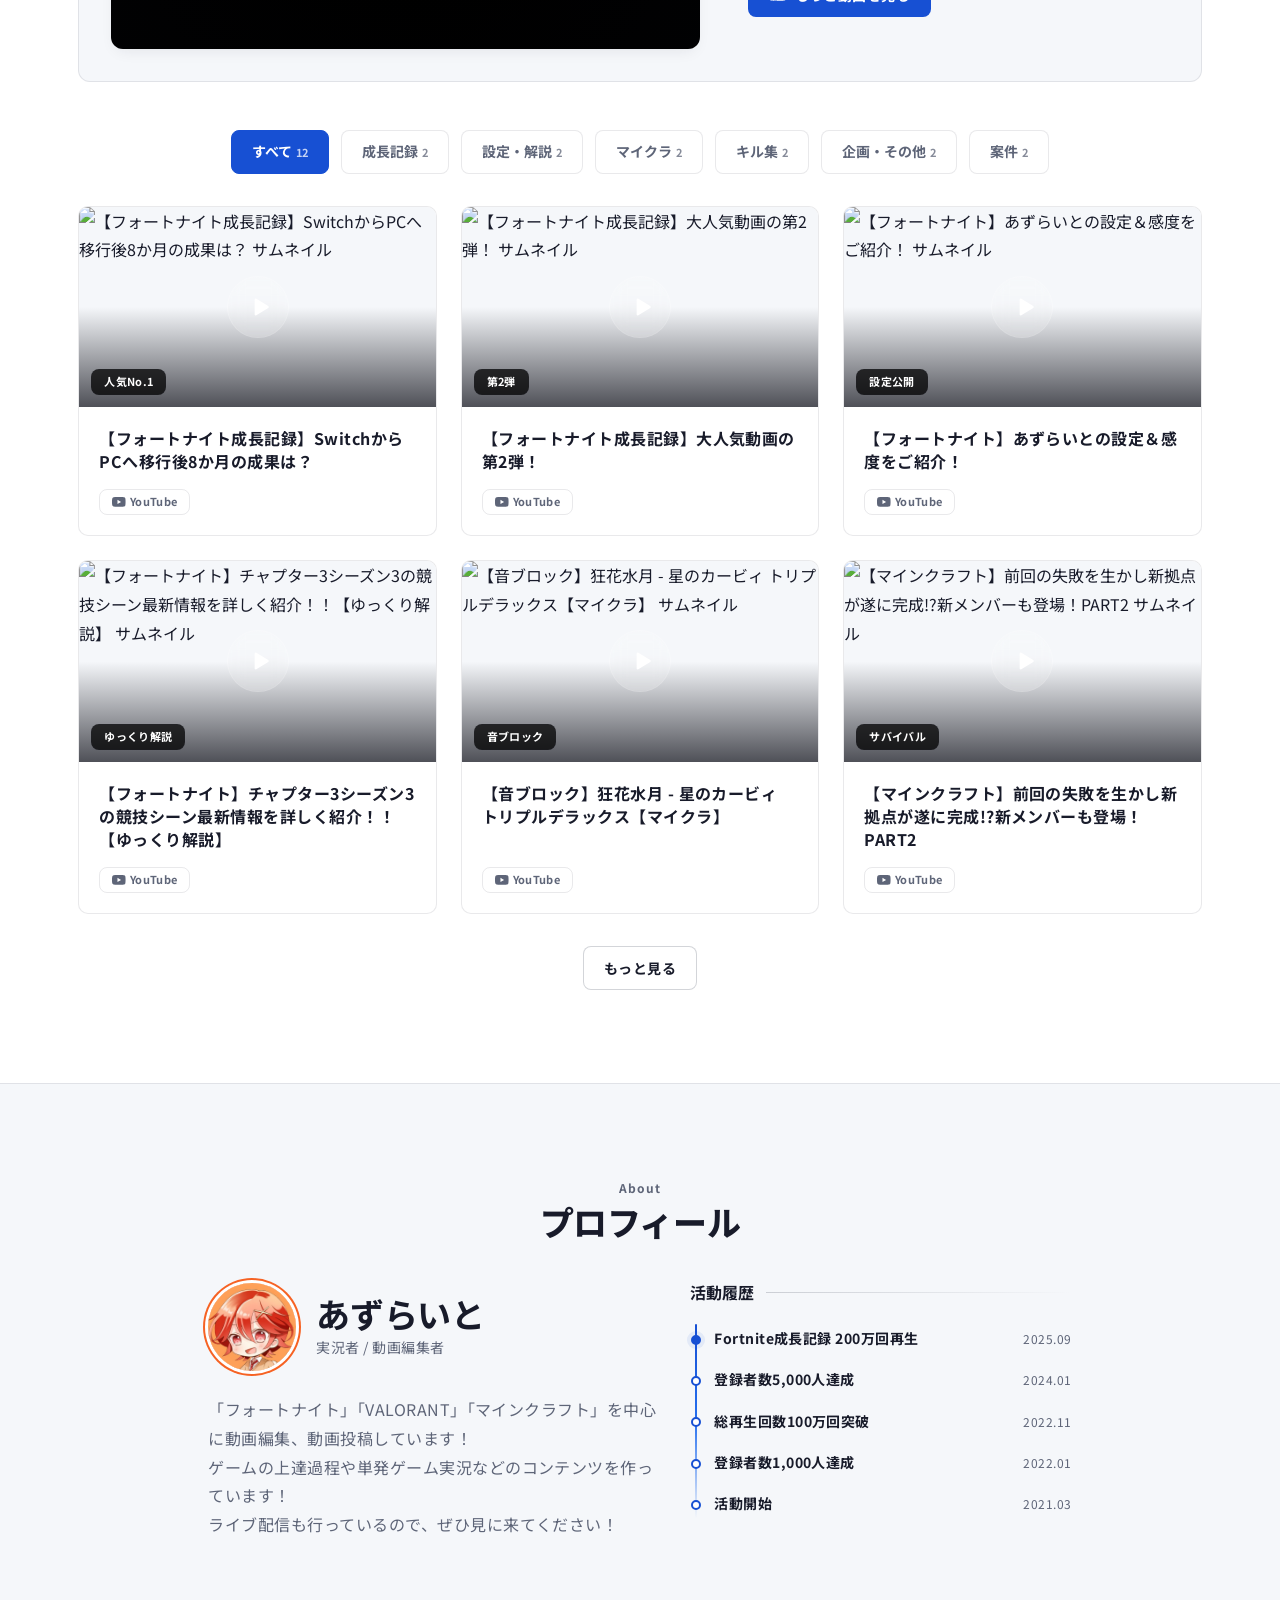
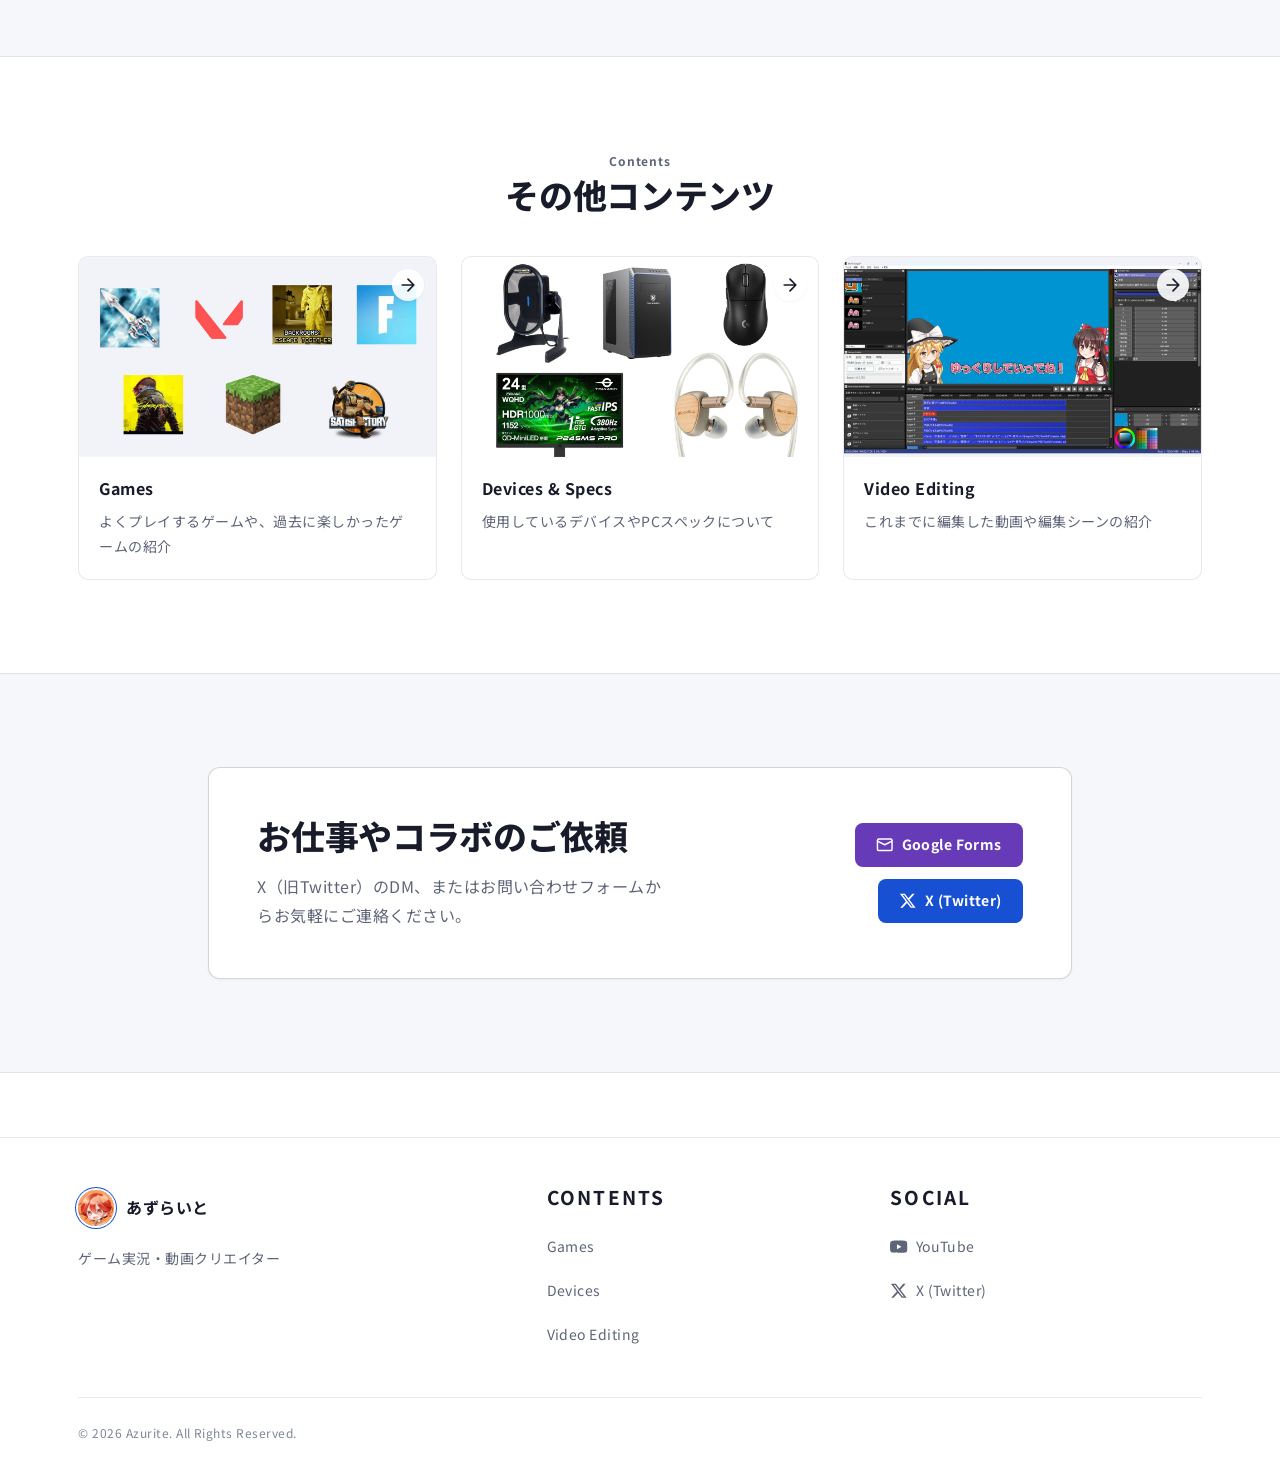
==== commit 758df811: "feat: add page-specific layout styles and update index page layout" ====
--- a/index.html
+++ b/index.html
@@ -68,8 +68,8 @@
             &動画編集<span class="hero__title-en">AZURITE</span>
           </h1>
           <p class="hero__tagline">
-            「フォートナイト」を中心に配信・動画投稿中。<br>
-            視聴者の皆さんと楽しめるコンテンツをお届けします。
+            フォートナイトを中心に配信・動画投稿中。<br>
+            皆さんと楽しめるコンテンツをお届け。
           </p>
           <div class="hero__actions">
             <a href="https://www.youtube.com/@AzuriteGG" target="_blank" rel="noopener"
@@ -308,7 +308,8 @@
       <div class="site-footer__grid">
         <div>
           <a href="index.html" class="site-logo">
-            <img src="img/azurite-icon.jpg" alt="あずらいと アイコン" class="site-logo__img" width="32" height="32" loading="lazy">
+            <img src="img/azurite-icon.jpg" alt="あずらいと アイコン" class="site-logo__img" width="32" height="32"
+              loading="lazy">
             <span class="site-logo__text">あずらいと</span>
           </a>
           <p class="site-footer__desc">ゲーム実況・動画クリエイター</p>
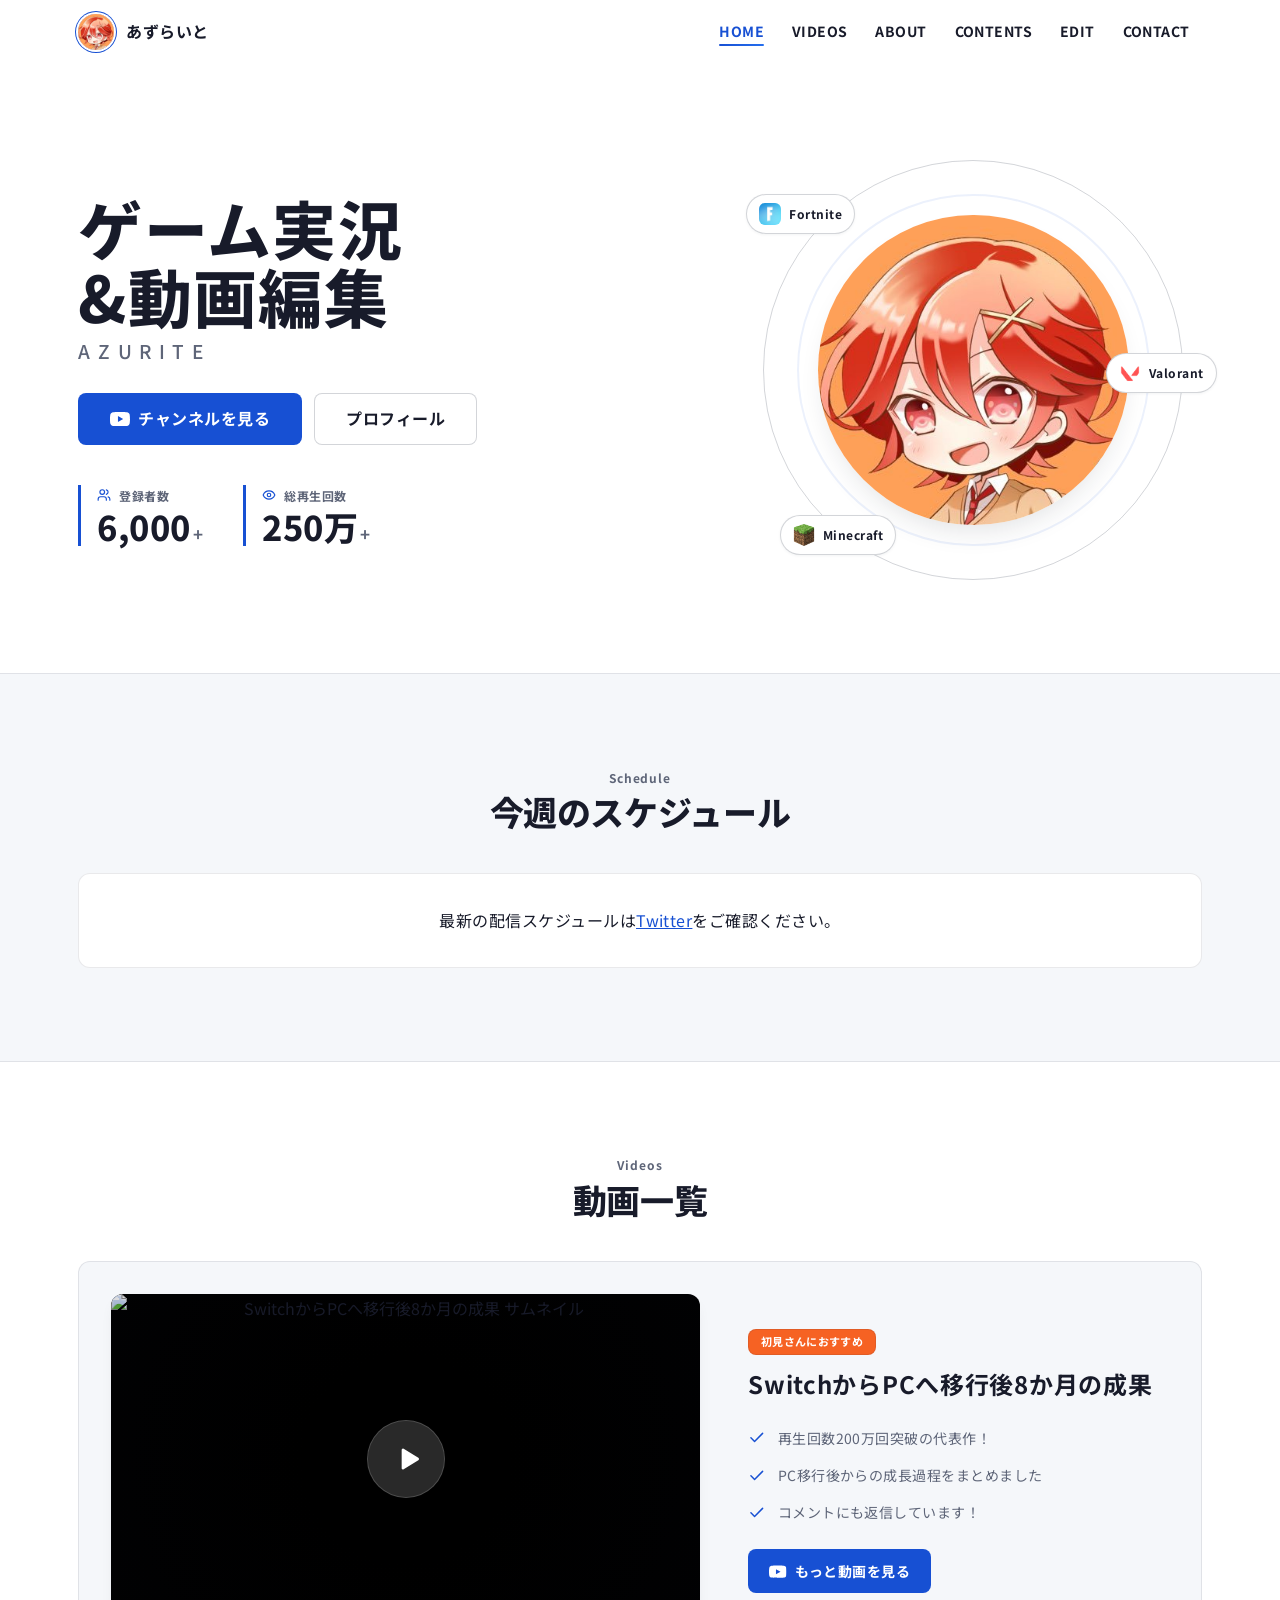
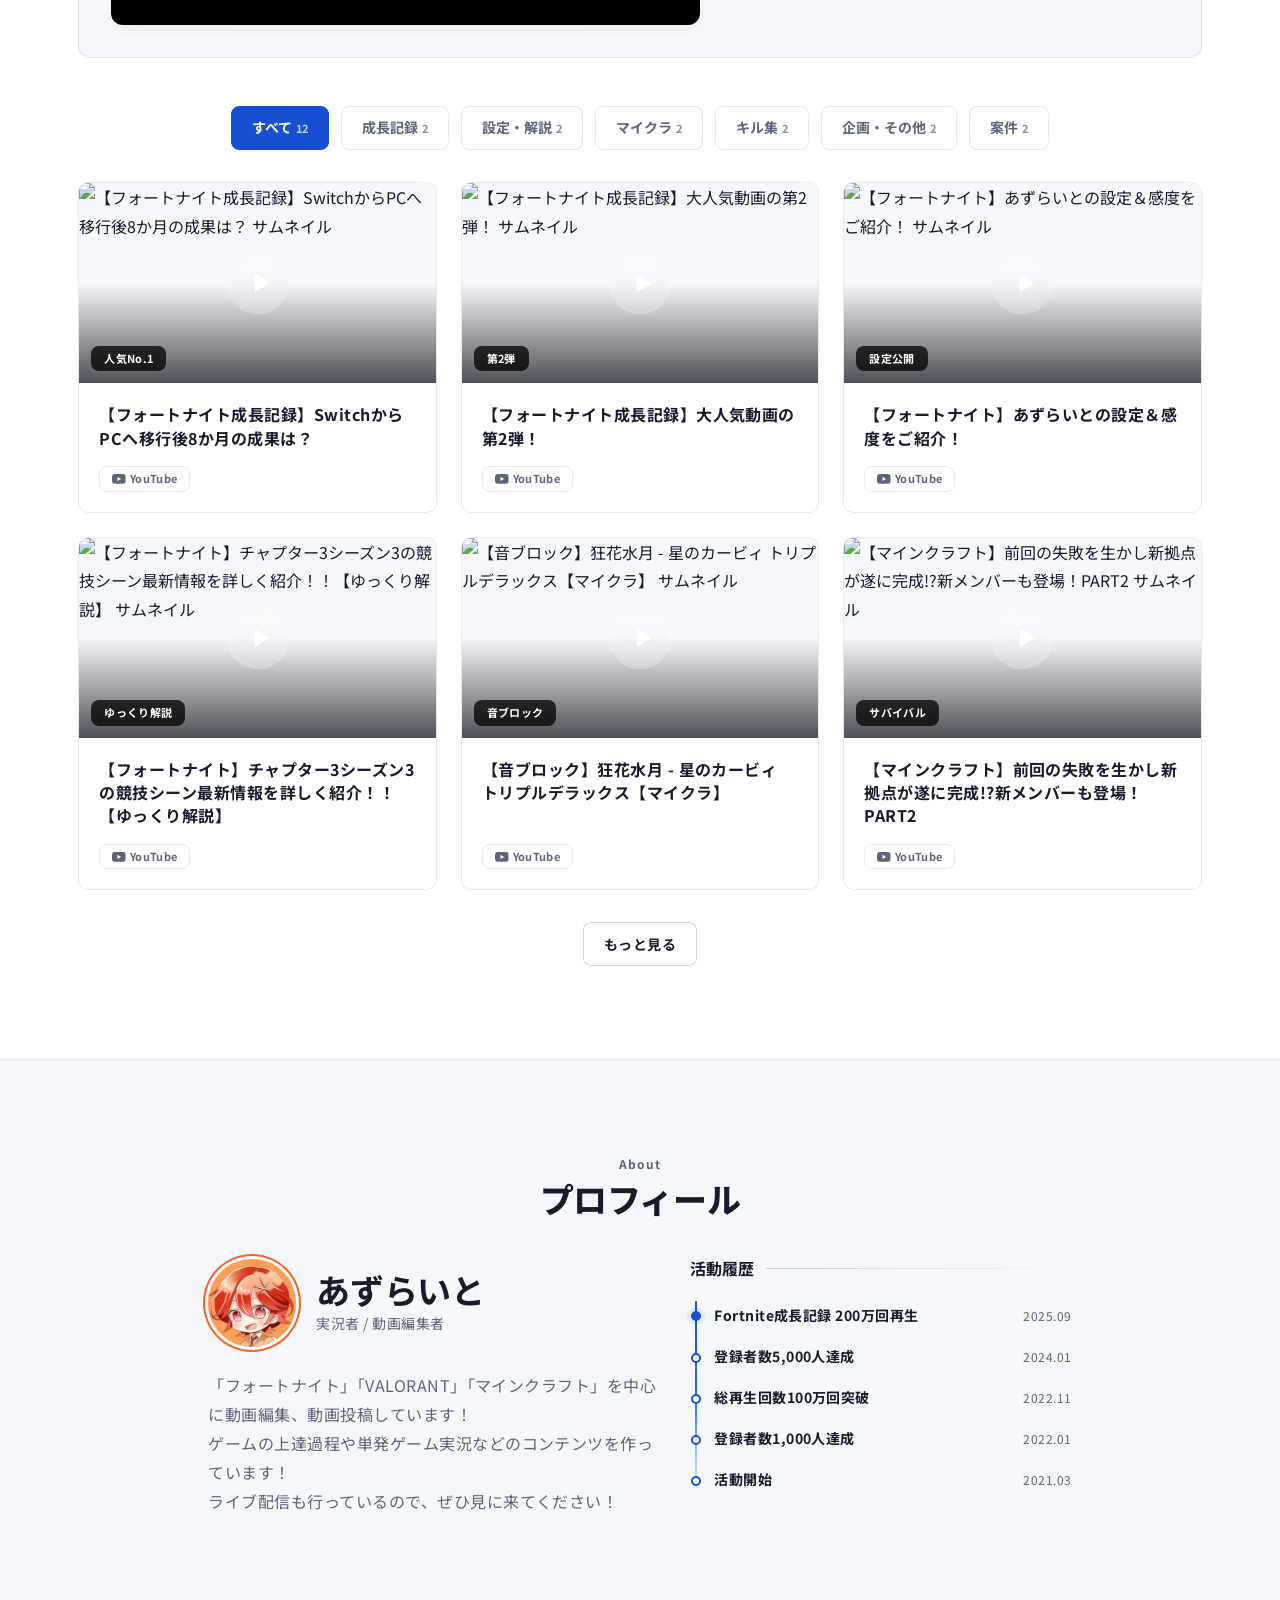
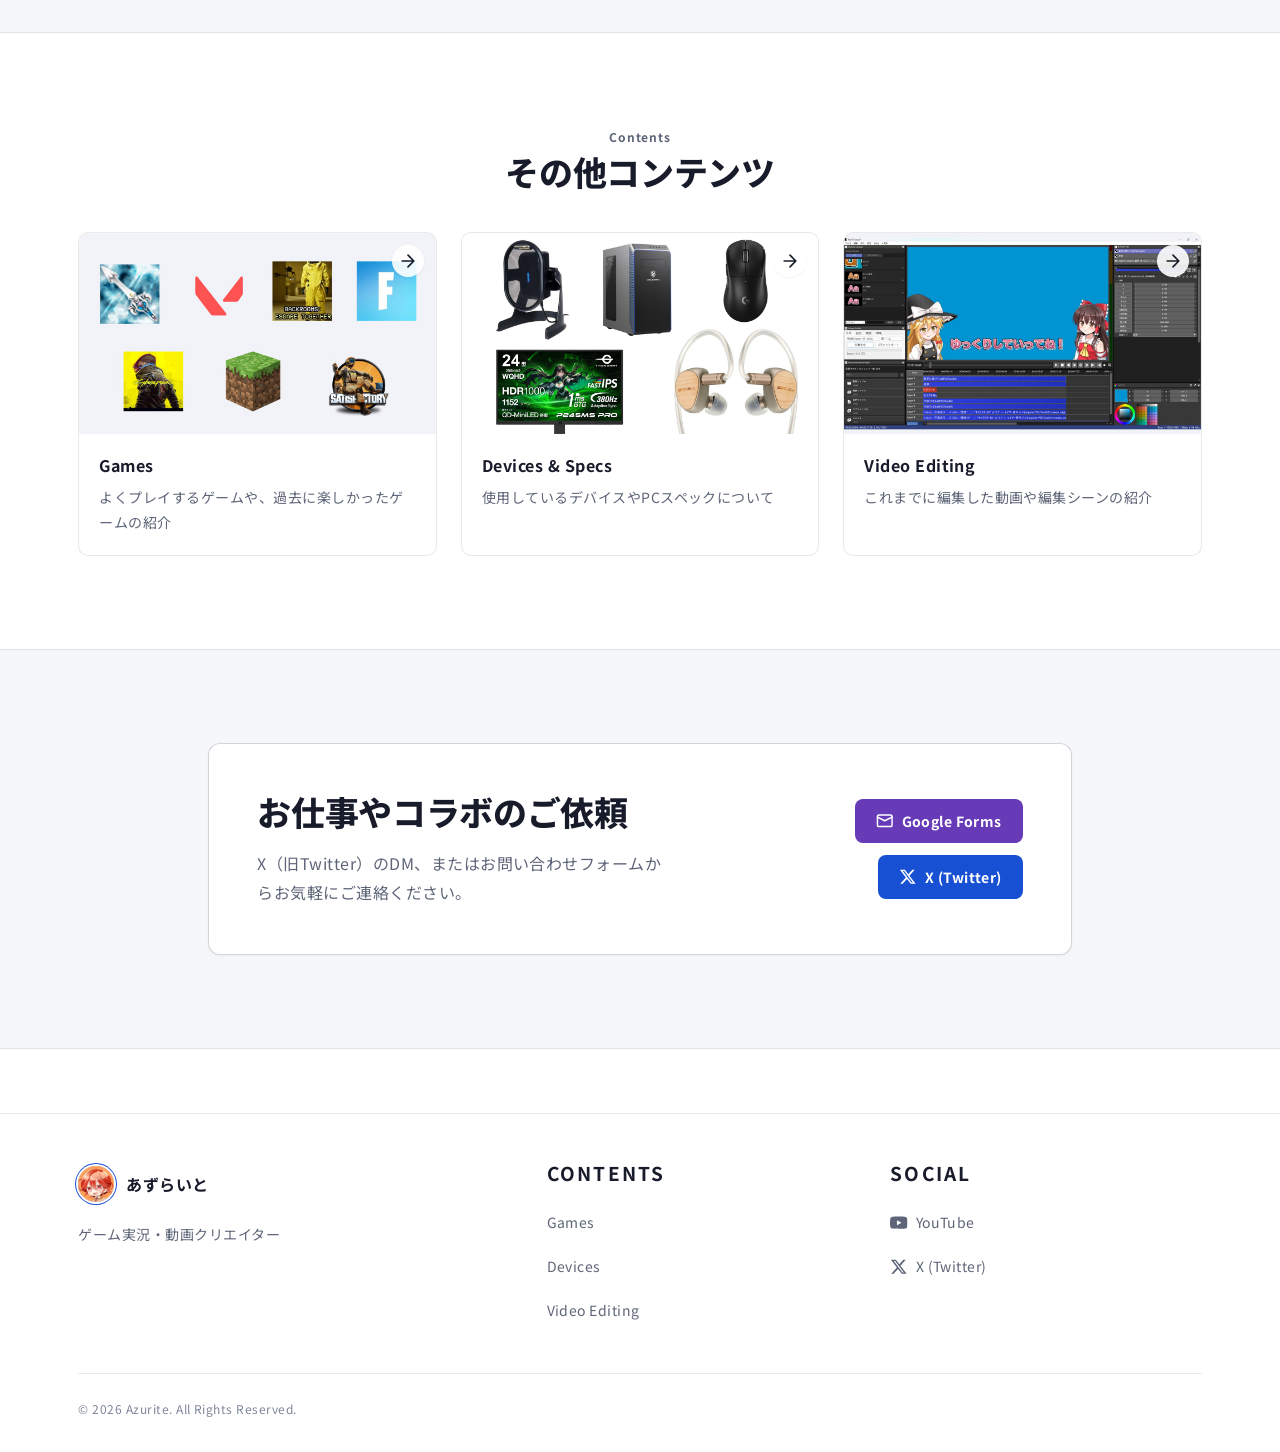
==== commit 4745abeb: "feat: add pages.css and integrate into index.html" ====
--- a/index.html
+++ b/index.html
@@ -67,10 +67,6 @@
             ゲーム実況<br>
             &動画編集<span class="hero__title-en">AZURITE</span>
           </h1>
-          <p class="hero__tagline">
-            フォートナイトを中心に配信・動画投稿中。<br>
-            皆さんと楽しめるコンテンツをお届け。
-          </p>
           <div class="hero__actions">
             <a href="https://www.youtube.com/@AzuriteGG" target="_blank" rel="noopener"
               class="btn btn--primary btn--lg">
--- a/css/pages.css
+++ b/css/pages.css
@@ -14,6 +14,16 @@
   gap: var(--space-12);
   align-items: center;
   grid-template-columns: 1fr;
+}
+
+@media (max-width: 640px) {
+  .hero {
+    padding-top: var(--space-3);
+  }
+
+  .hero__inner {
+    gap: var(--space-6);
+  }
 }
 
 @media (min-width: 1025px) {
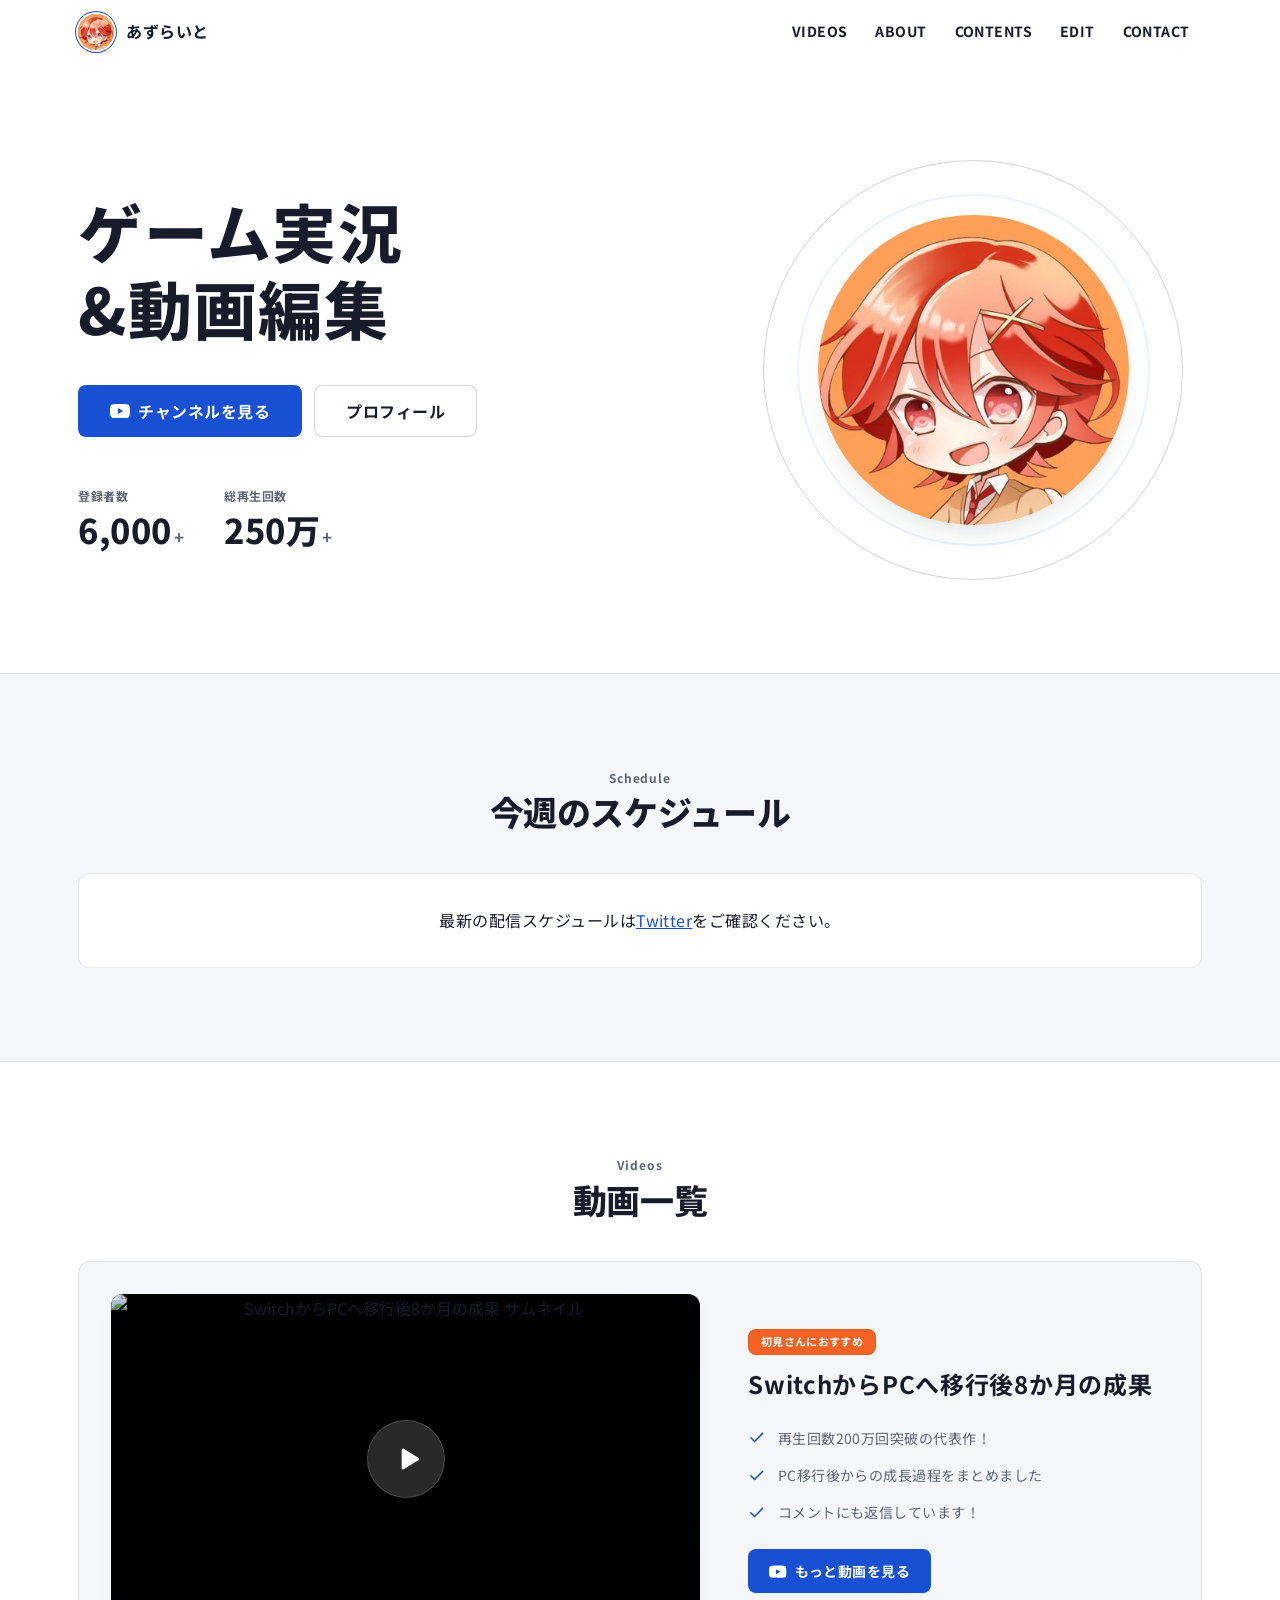
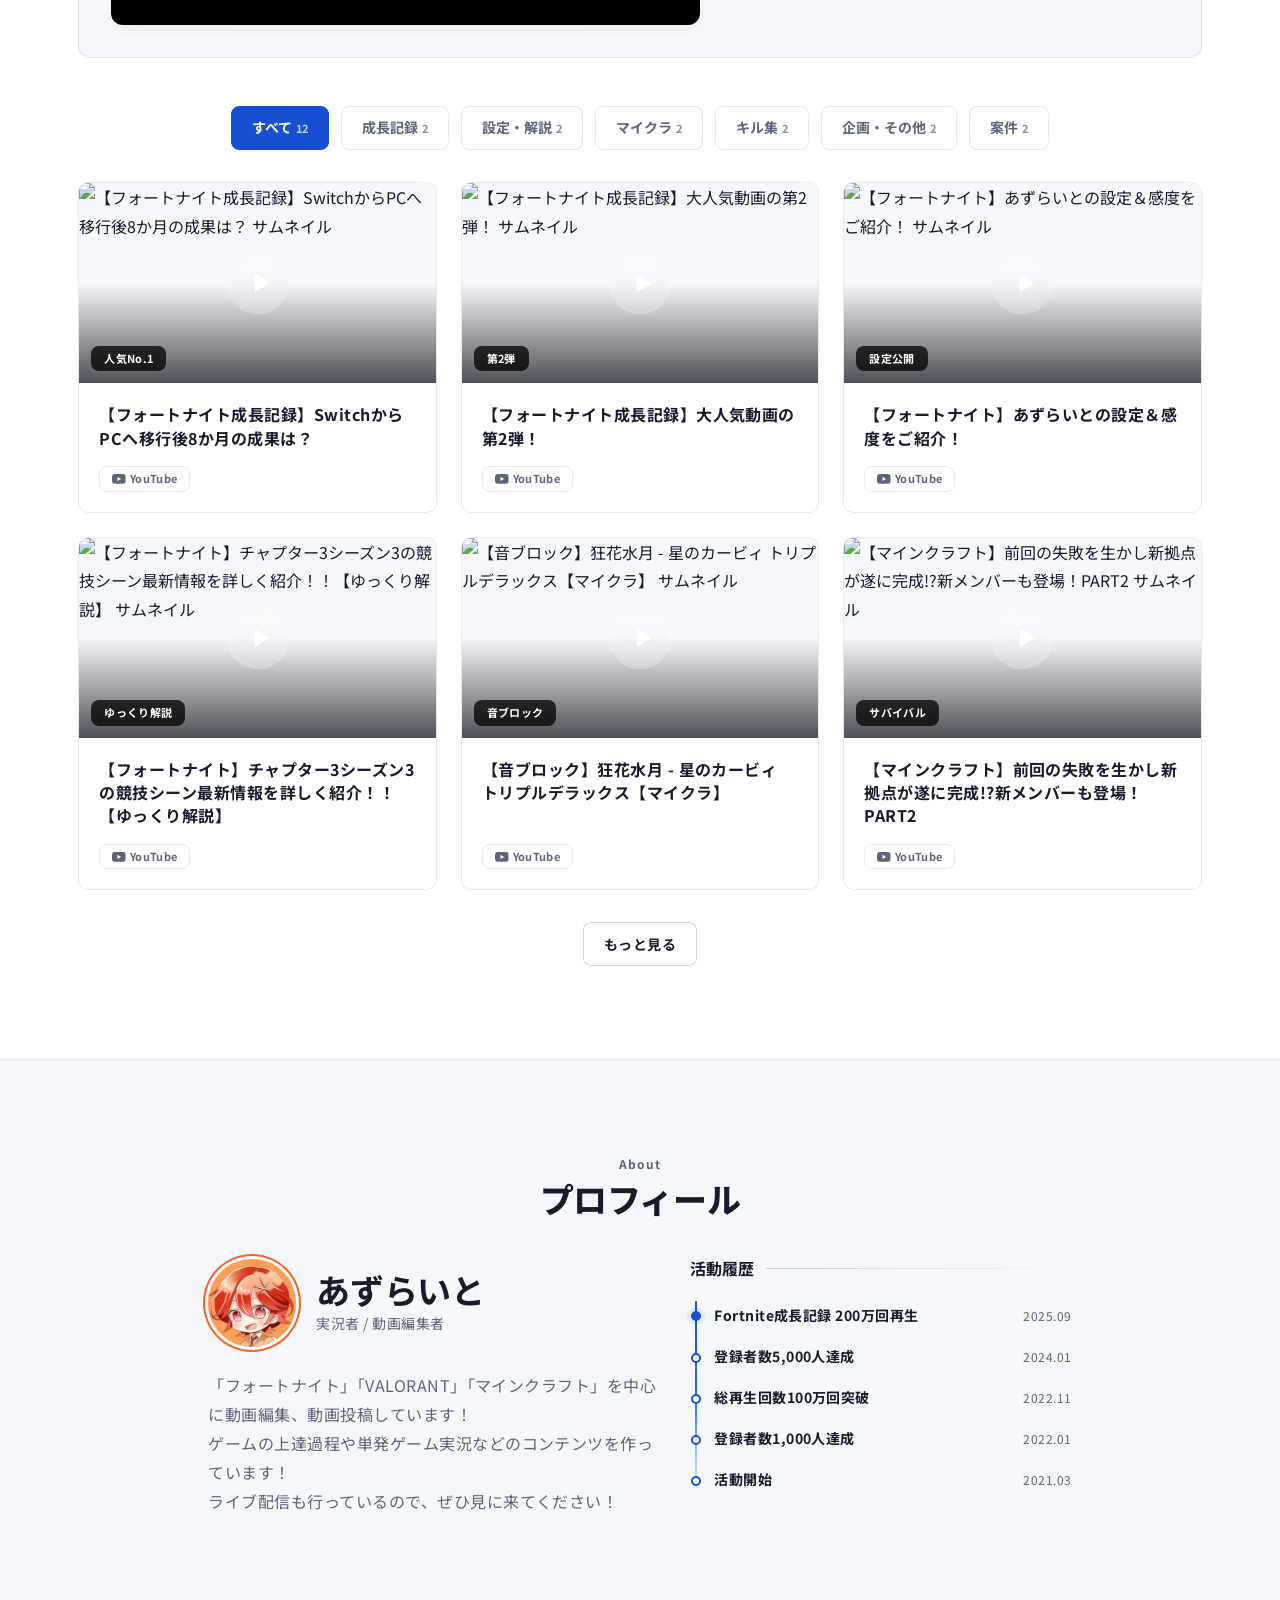
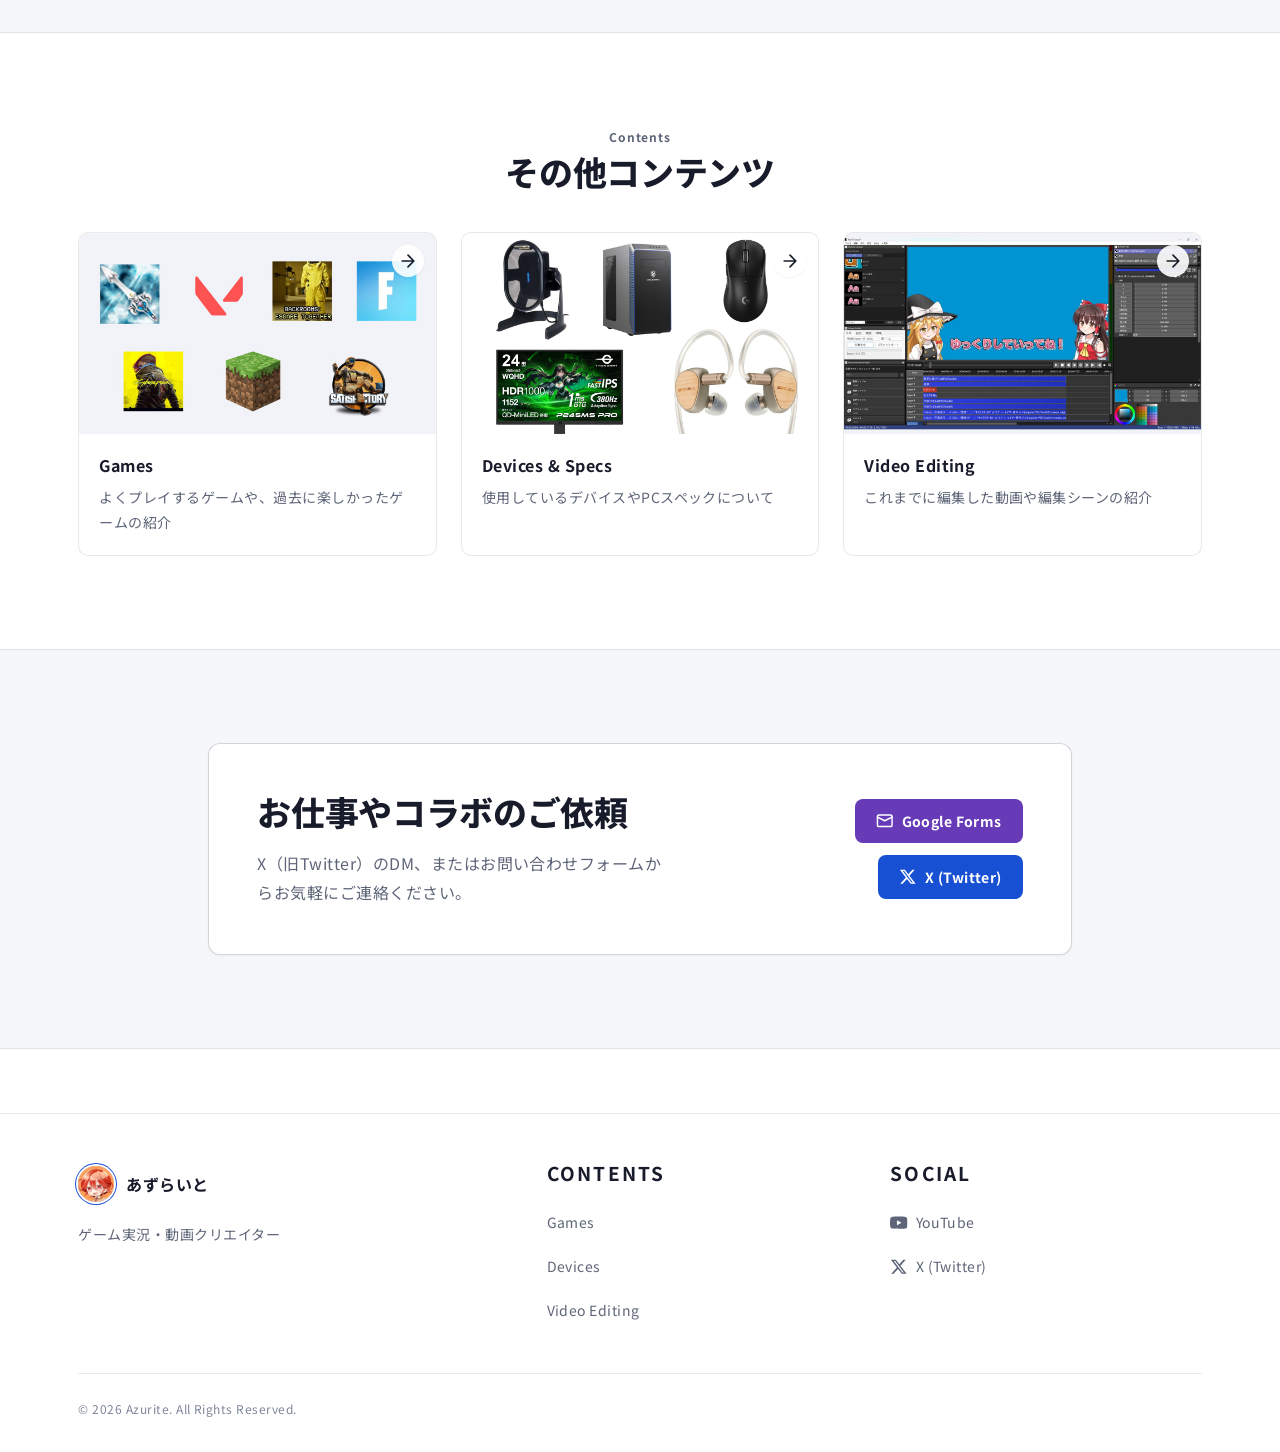
==== commit 5bf0d551: "feat: add modular CSS stylesheets and JavaScript interactions for site components" ====
--- a/index.html
+++ b/index.html
@@ -47,7 +47,6 @@
       </div>
       <nav id="site-nav" class="site-nav">
         <ul class="site-nav__list">
-          <li><a href="#" class="site-nav__link" aria-current="page">HOME<small>ホーム</small></a></li>
           <li><a href="#videos" class="site-nav__link">VIDEOS<small>動画一覧</small></a></li>
           <li><a href="#about" class="site-nav__link">ABOUT<small>プロフィール</small></a></li>
           <li><a href="#contents" class="site-nav__link">CONTENTS<small>その他コンテンツ</small></a></li>
@@ -65,7 +64,7 @@
         <div class="hero__content reveal">
           <h1 class="hero__title">
             ゲーム実況<br>
-            &動画編集<span class="hero__title-en">AZURITE</span>
+            &動画編集
           </h1>
           <div class="hero__actions">
             <a href="https://www.youtube.com/@AzuriteGG" target="_blank" rel="noopener"
@@ -78,15 +77,11 @@
           </div>
           <div class="hero__stats stat-list">
             <div class="stat">
-              <span class="stat__label"><svg class="icon" aria-hidden="true">
-                  <use href="#i-users"></use>
-                </svg>登録者数</span>
+              <span class="stat__label">登録者数</span>
               <p class="stat__value">6,000<small>+</small></p>
             </div>
             <div class="stat">
-              <span class="stat__label"><svg class="icon" aria-hidden="true">
-                  <use href="#i-eye"></use>
-                </svg>総再生回数</span>
+              <span class="stat__label">総再生回数</span>
               <p class="stat__value">250万<small>+</small></p>
             </div>
           </div>
@@ -96,16 +91,6 @@
           <div class="hero__ring"></div>
           <div class="hero__ring hero__ring--inner"></div>
           <img src="img/azurite-icon.jpg" alt="あずらいと アイコン" class="hero__avatar" fetchpriority="high">
-
-          <div class="hero__float hero__float--1">
-            <img src="img/game-fortnite.webp" alt="フォートナイト"> Fortnite
-          </div>
-          <div class="hero__float hero__float--2">
-            <img src="img/game-valorant.png" alt="VALORANT"> Valorant
-          </div>
-          <div class="hero__float hero__float--3">
-            <img src="img/game-minecraft.png" alt="マインクラフト"> Minecraft
-          </div>
         </div>
       </div>
     </section>
--- a/css/components.css
+++ b/css/components.css
@@ -556,25 +556,13 @@
 .stat {
   display: flex;
   flex-direction: column;
-  gap: 2px;
-  padding-left: var(--space-4);
-  border-left: 3px solid var(--color-primary);
-  text-align: left;
+  gap: var(--space-1);
 }
 
 .stat__label {
-  display: flex;
-  align-items: center;
-  gap: var(--space-2);
   font-size: var(--fs-xs);
   font-weight: var(--fw-bold);
   color: var(--color-text-muted);
-}
-
-.stat__label .icon {
-  width: 14px;
-  height: 14px;
-  color: var(--color-primary);
 }
 
 .stat__value {
--- a/css/pages.css
+++ b/css/pages.css
@@ -18,11 +18,11 @@
 
 @media (max-width: 640px) {
   .hero {
-    padding-top: var(--space-3);
+    padding-top: 0;
   }
 
   .hero__inner {
-    gap: var(--space-6);
+    gap: var(--space-5);
   }
 }
 
@@ -46,19 +46,10 @@
 .hero__title {
   font-size: var(--fs-4xl);
   font-weight: var(--fw-black);
-  line-height: 1.05;
+  line-height: var(--lh-tight);
   letter-spacing: 0.02em;
   word-break: keep-all;
   overflow-wrap: anywhere;
-}
-
-.hero__title-en {
-  display: block;
-  margin-top: var(--space-3);
-  font-size: var(--fs-lg);
-  font-weight: var(--fw-medium);
-  letter-spacing: 0.4em;
-  color: var(--color-text-muted);
 }
 
 .hero__tagline {
@@ -79,7 +70,7 @@
   flex-wrap: wrap;
   justify-content: center;
   gap: var(--space-3);
-  margin-top: var(--space-8);
+  margin-top: var(--space-10);
 }
 
 @media (min-width: 1025px) {
@@ -88,20 +79,35 @@
   }
 }
 
+.hero__stats {
+  justify-content: center;
+  margin-top: var(--space-12);
+}
+
+@media (min-width: 1025px) {
+  .hero__stats {
+    justify-content: flex-start;
+  }
+}
+
 @media (max-width: 640px) {
+  .hero__tagline {
+    margin-top: var(--space-6);
+    line-height: var(--lh-snug);
+  }
+
+  .hero__actions {
+    gap: var(--space-2);
+    margin-top: var(--space-6);
+  }
+
   .hero__actions .btn {
     flex: 1 1 100%;
-  }
-}
-
-.hero__stats {
-  justify-content: center;
-  margin-top: var(--space-10);
-}
-
-@media (min-width: 1025px) {
+    min-height: var(--tap-min);
+  }
+
   .hero__stats {
-    justify-content: flex-start;
+    margin-top: var(--space-6);
   }
 }
 
@@ -147,63 +153,6 @@
   border-radius: 50%;
   object-fit: cover;
   box-shadow: var(--shadow-lg), 0 0 0 6px var(--color-bg);
-}
-
-.hero__float {
-  position: absolute;
-  display: inline-flex;
-  align-items: center;
-  gap: var(--space-2);
-  padding: var(--space-2) var(--space-3);
-  border: 1px solid var(--color-border-strong);
-  border-radius: var(--radius-pill);
-  background: var(--color-surface-solid);
-  box-shadow: var(--shadow-sm);
-  font-size: var(--fs-xs);
-  font-weight: var(--fw-bold);
-  white-space: nowrap;
-}
-
-.hero__float img {
-  width: 22px;
-  height: 22px;
-  border-radius: 6px;
-  object-fit: contain;
-  background: #fff;
-}
-
-.hero__float--1 {
-  top: 8%;
-  left: -4%;
-}
-
-.hero__float--2 {
-  top: 46%;
-  right: -8%;
-}
-
-.hero__float--3 {
-  bottom: 6%;
-  left: 4%;
-}
-
-@media (max-width: 640px) {
-  .hero__float {
-    font-size: var(--fs-2xs);
-    padding: var(--space-1) var(--space-2);
-  }
-
-  .hero__float--1 {
-    left: -10%;
-  }
-
-  .hero__float--2 {
-    right: -14%;
-  }
-
-  .hero__float--3 {
-    left: -6%;
-  }
 }
 
 /* ---------- Home: Pinned（初見さん向け） ---------- */
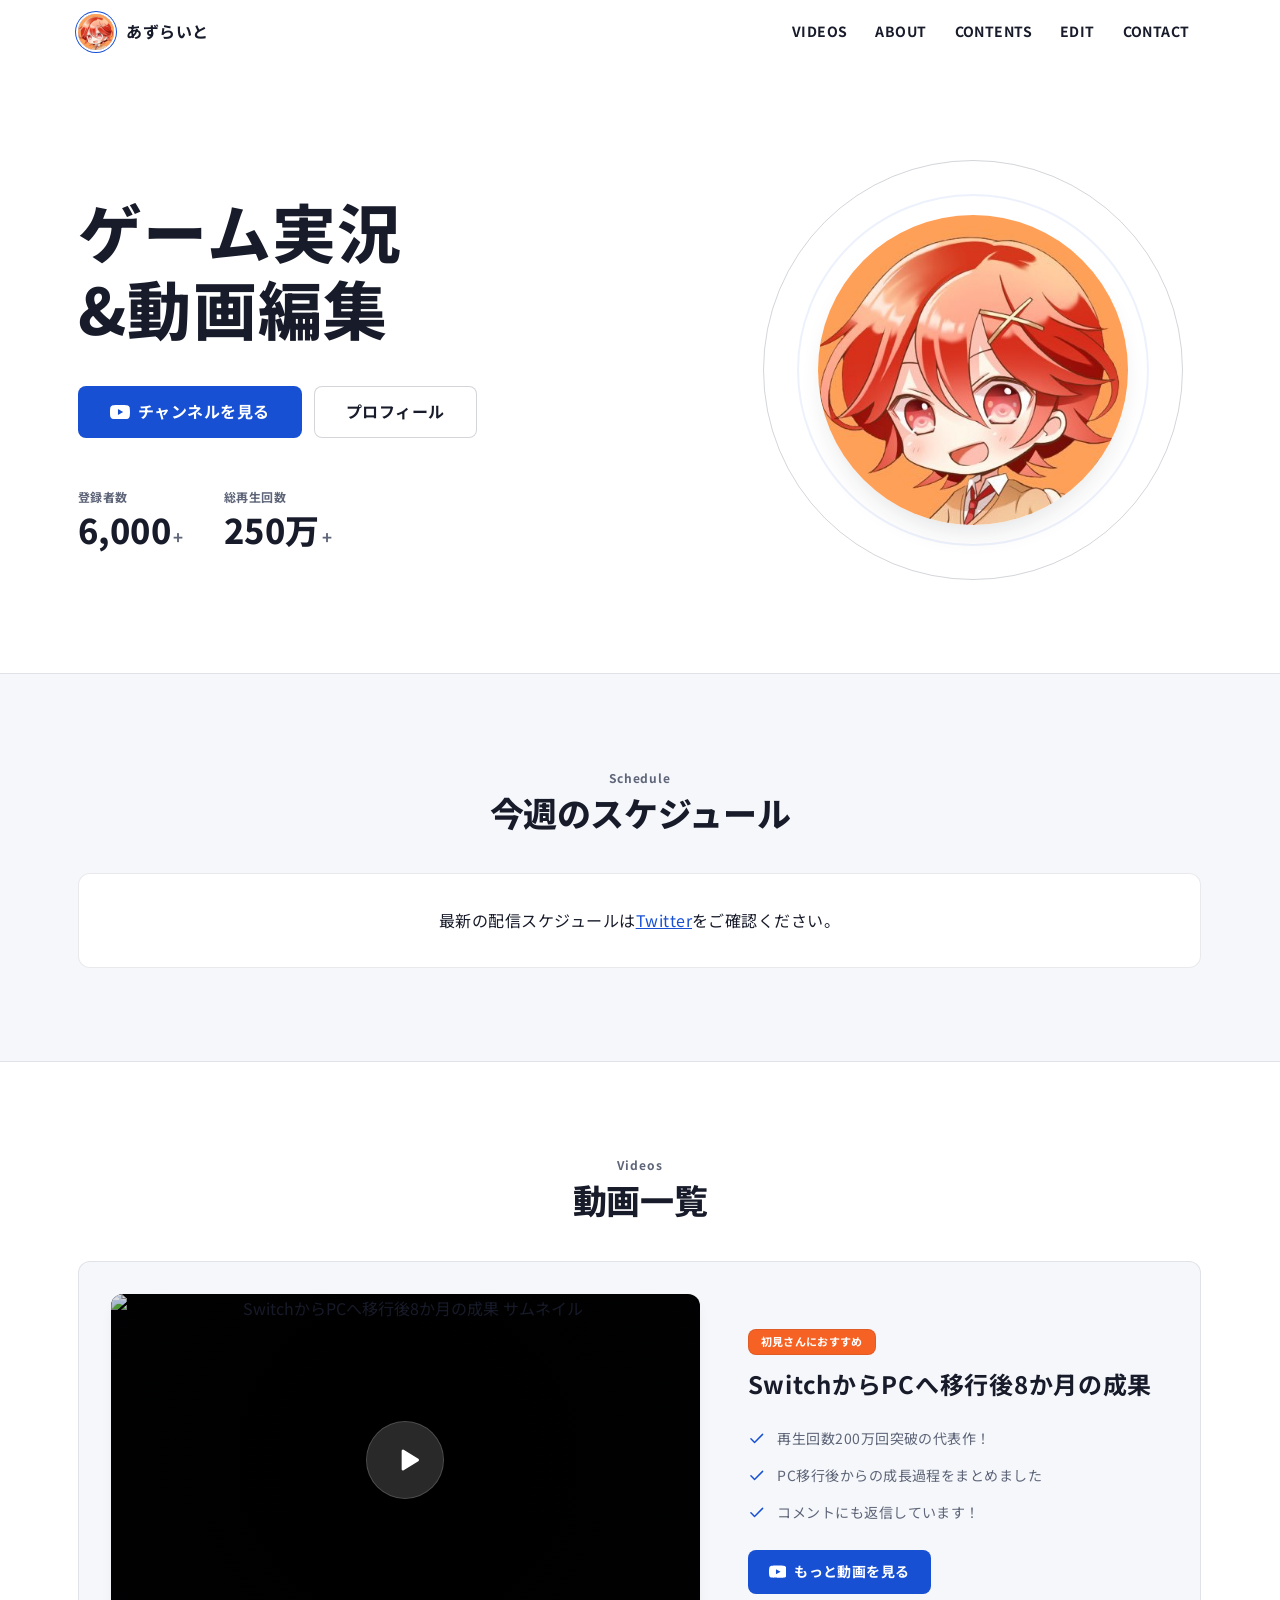
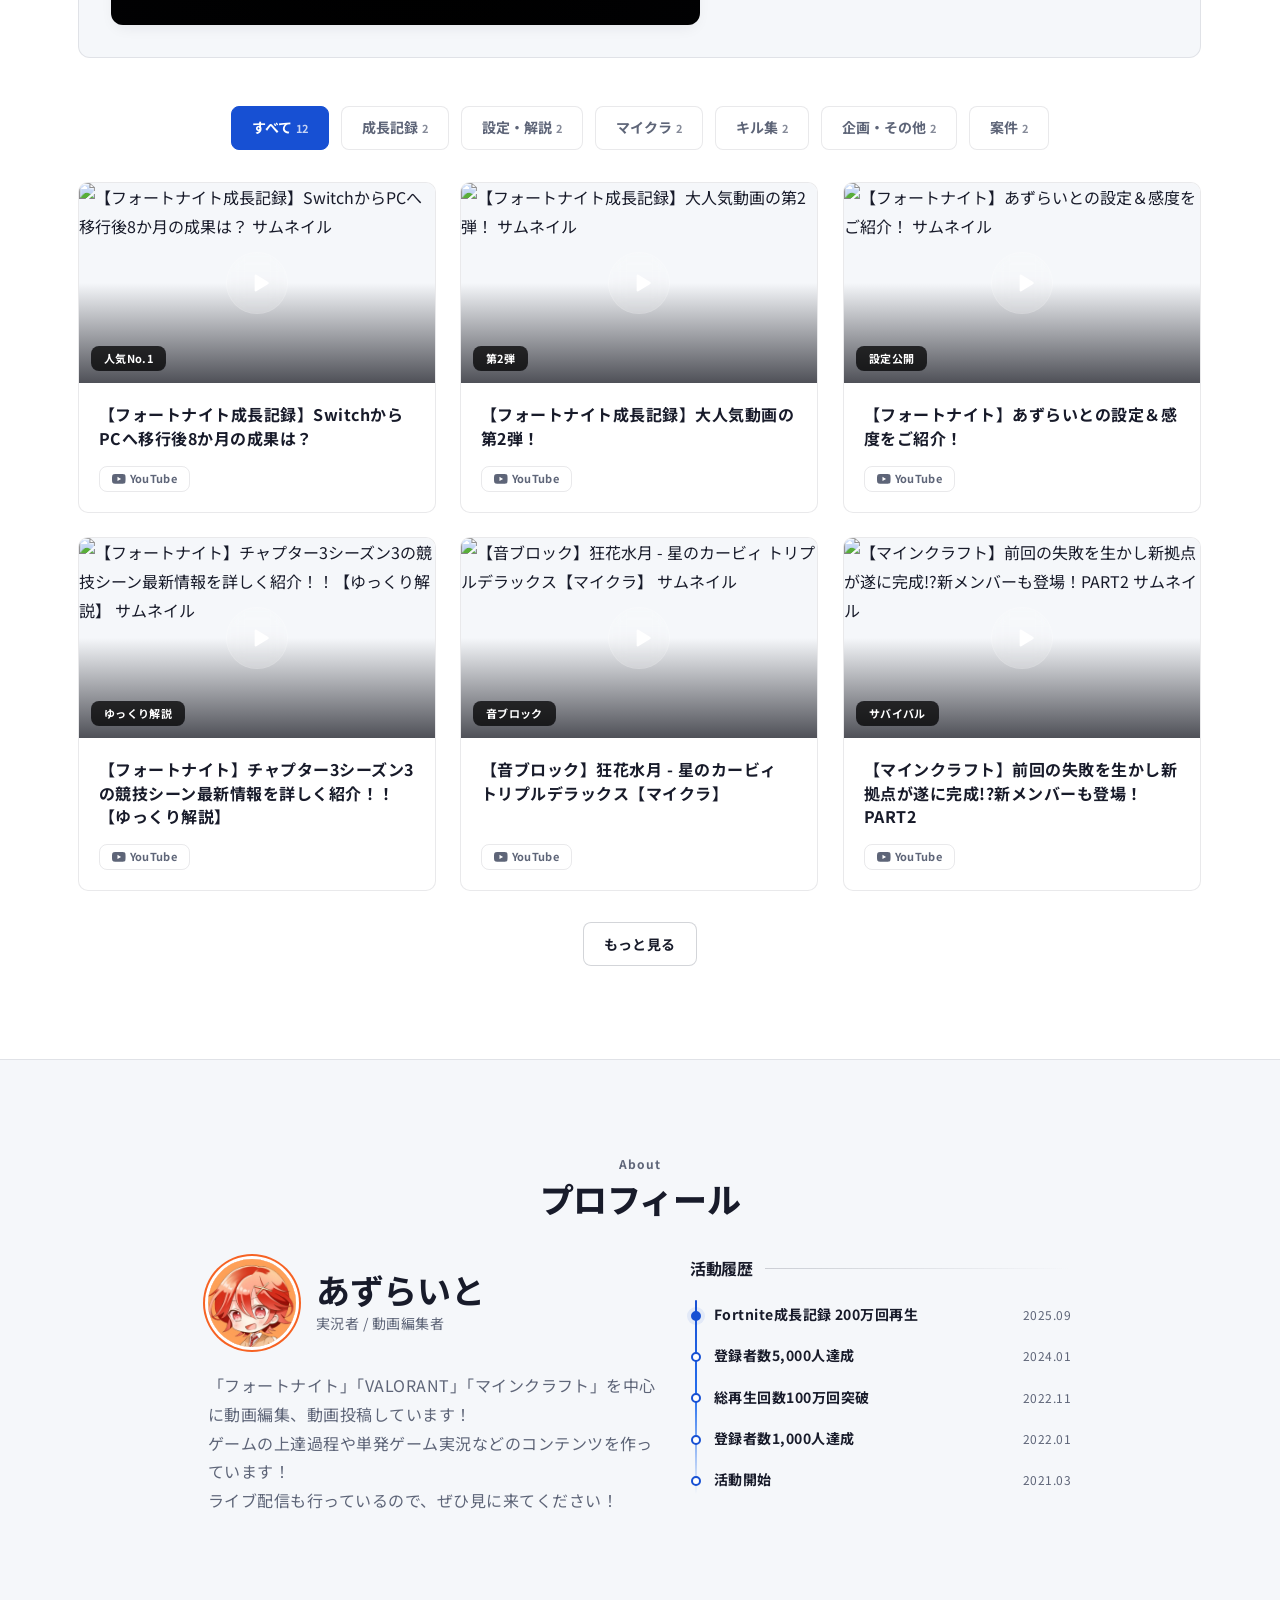
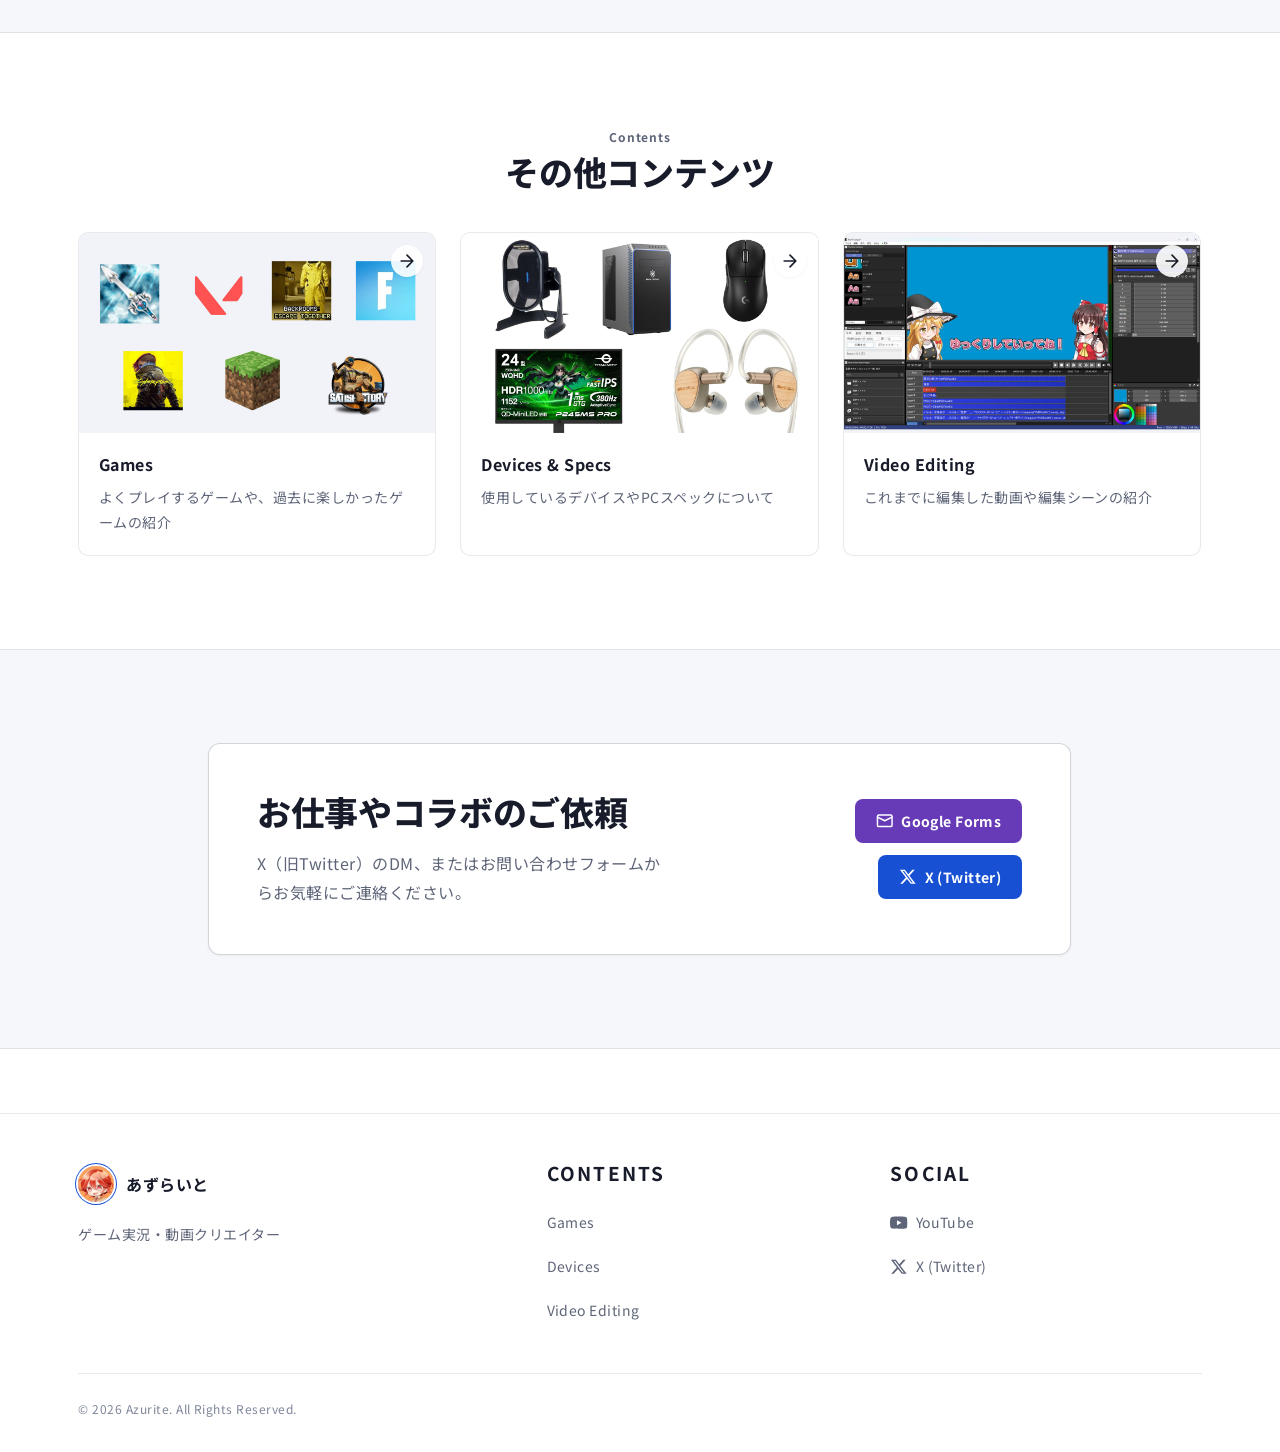
==== commit 0fc45a74: "feat: add base layout and design token stylesheets with supporting script and page updates" ====
--- a/index.html
+++ b/index.html
@@ -18,11 +18,11 @@
     rel="stylesheet">
 
   <!-- CSSアーキテクチャ -->
-  <link rel="stylesheet" href="css/ress.css?v=2">
-  <link rel="stylesheet" href="css/tokens.css?v=2">
-  <link rel="stylesheet" href="css/base.css?v=2">
-  <link rel="stylesheet" href="css/components.css?v=2">
-  <link rel="stylesheet" href="css/pages.css?v=2">
+  <link rel="stylesheet" href="css/ress.css?v=4">
+  <link rel="stylesheet" href="css/tokens.css?v=4">
+  <link rel="stylesheet" href="css/base.css?v=4">
+  <link rel="stylesheet" href="css/components.css?v=4">
+  <link rel="stylesheet" href="css/pages.css?v=4">
   <link rel="shortcut icon" href="img/favicon.ico">
 </head>
 
@@ -329,9 +329,9 @@
   </button>
 
   <!-- Site Data (動画一覧や配信スケジュールのデータ) -->
-  <script src="js/site-data.js?v=2"></script>
+  <script src="js/site-data.js?v=4"></script>
   <!-- Main Script -->
-  <script src="js/script.js?v=2"></script>
+  <script src="js/script.js?v=4"></script>
 </body>
 
 </html>
--- a/css/tokens.css
+++ b/css/tokens.css
@@ -172,13 +172,3 @@
 
   color-scheme: light;
 }
-
-
-
-@media (prefers-reduced-motion: reduce) {
-  :root {
-    --dur-fast: 0ms;
-    --dur-base: 0ms;
-    --dur-slow: 0ms;
-  }
-}
--- a/css/base.css
+++ b/css/base.css
@@ -430,8 +430,16 @@
 
 /* ---------- Page hero（下層ページ） ---------- */
 .page-hero {
-  padding-block: var(--space-12) var(--space-10);
+  padding-block: var(--space-6) var(--space-2);
   text-align: center;
+}
+
+.page-hero + .section {
+  padding-top: var(--space-4);
+}
+
+.page-hero + .section .section-head {
+  margin-bottom: var(--space-6);
 }
 
 .page-hero__title {
@@ -569,18 +577,14 @@
 }
 
 /* ---------- Reveal on scroll ---------- */
-.js .reveal {
+.reveal {
   opacity: 0;
-  transform: translateY(6px);
-  transition: opacity var(--dur-slow) var(--ease-out), transform var(--dur-slow) var(--ease-out);
-}
-
-.js .reveal.is-visible {
+  transform: translateY(28px);
+  transition: opacity 700ms var(--ease-out), transform 700ms var(--ease-out);
+  will-change: opacity, transform;
+}
+
+.reveal.is-visible {
   opacity: 1;
-  transform: none;
-}
-
-@media (prefers-reduced-motion: reduce) {
-  html { scroll-behavior: auto; }
-  .js .reveal { opacity: 1; transform: none; }
-}
+  transform: translateY(0);
+}
